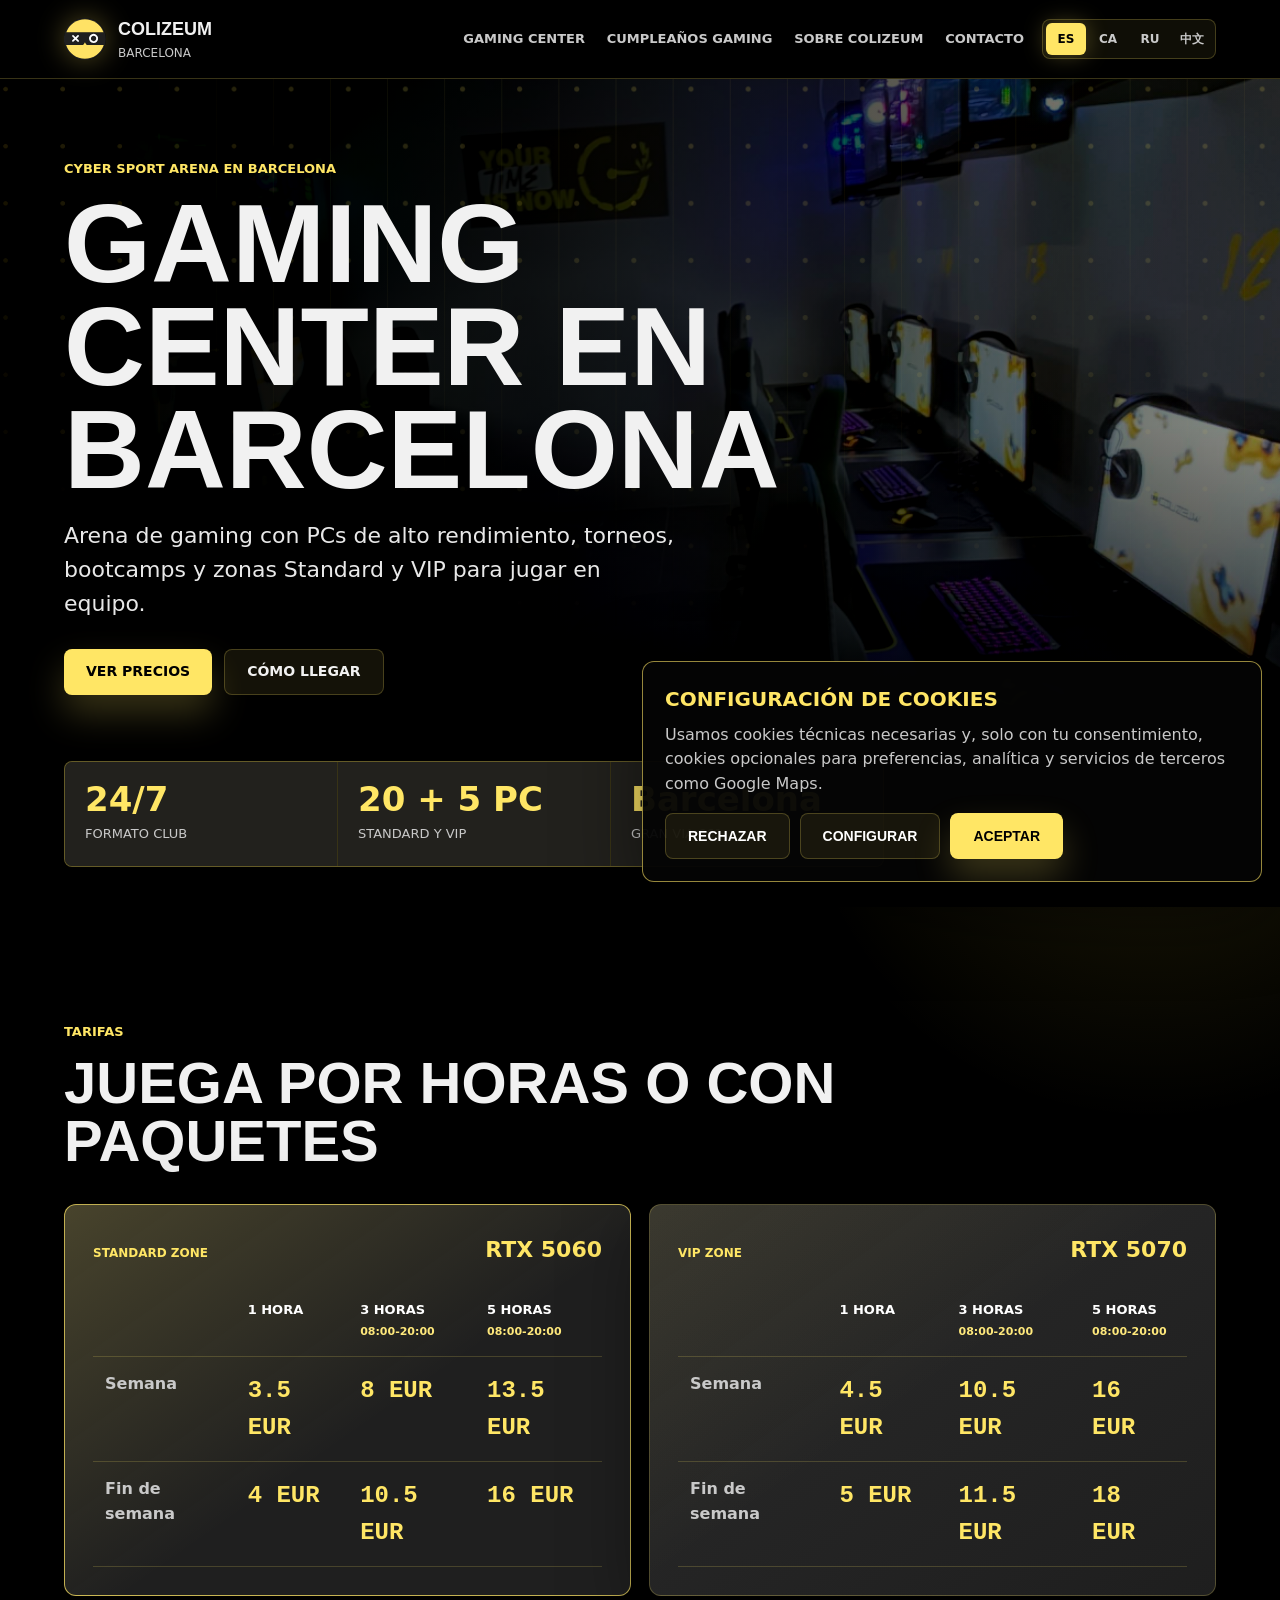
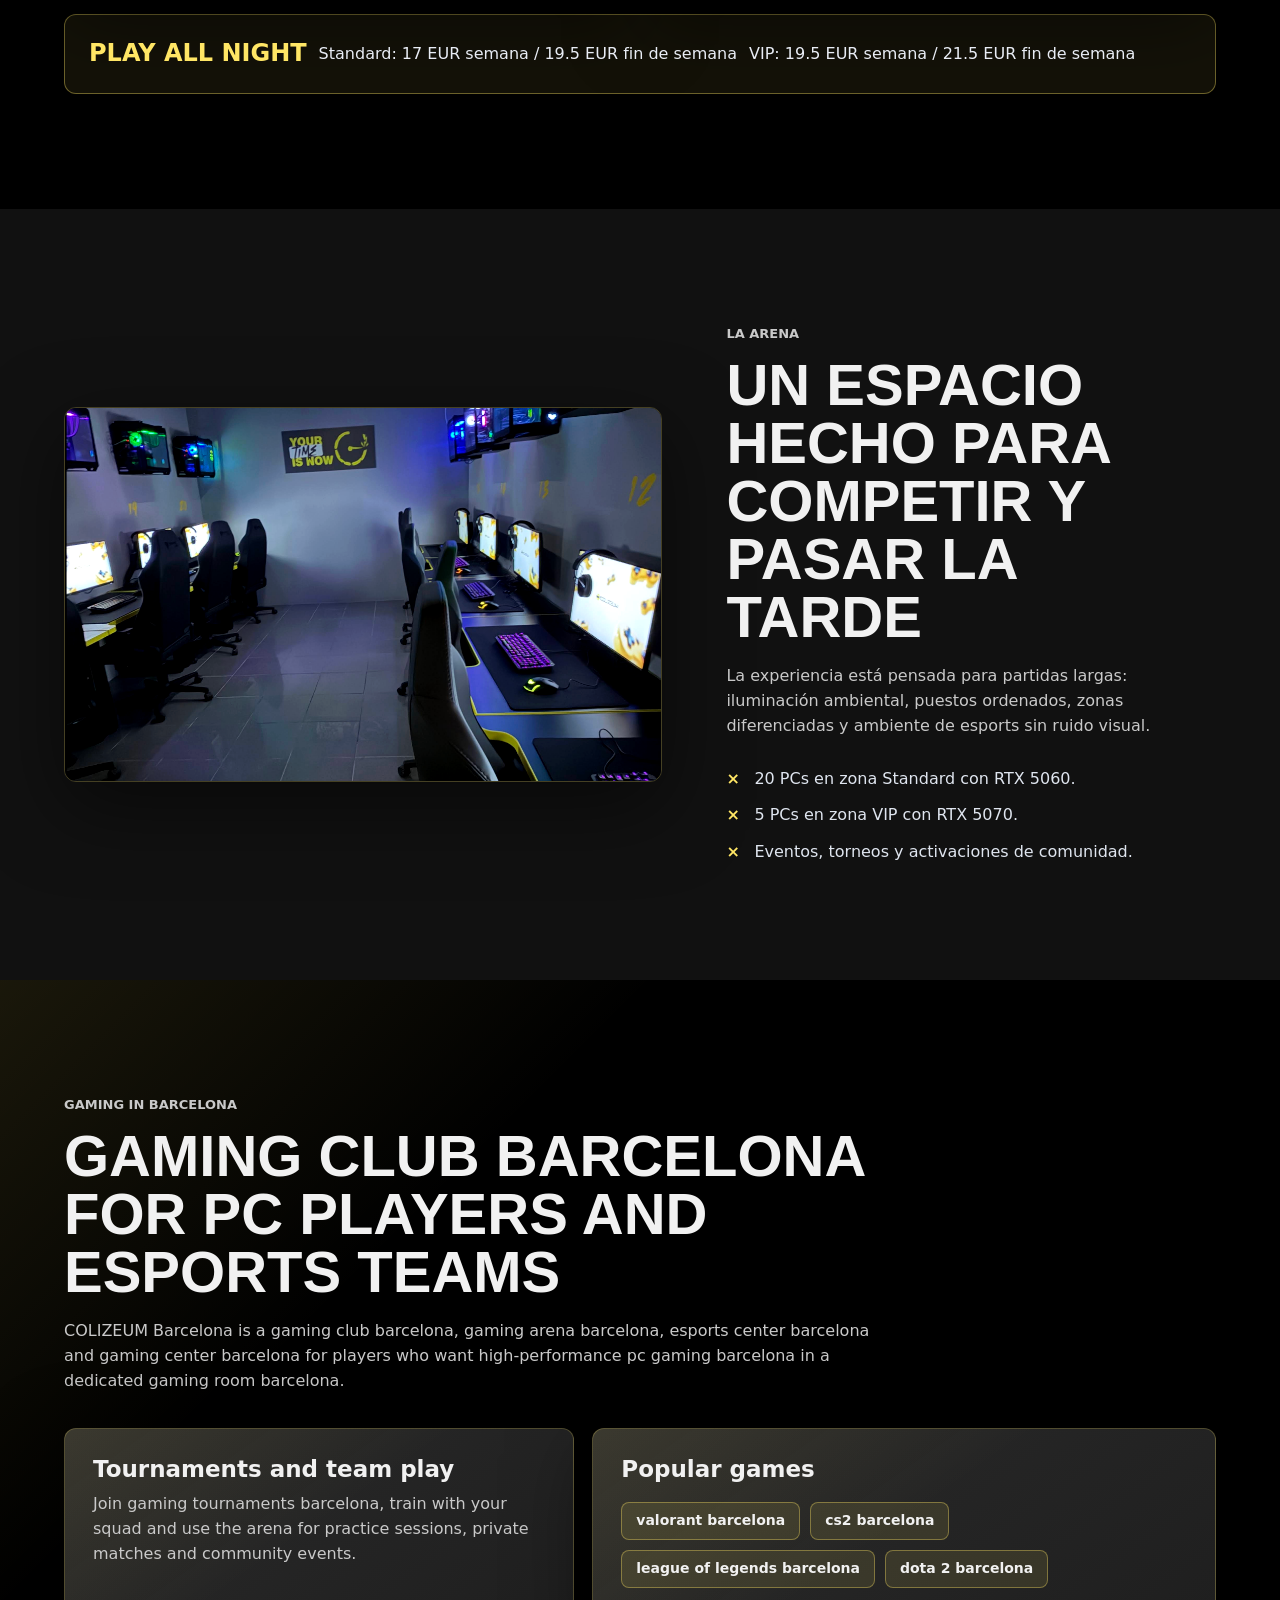
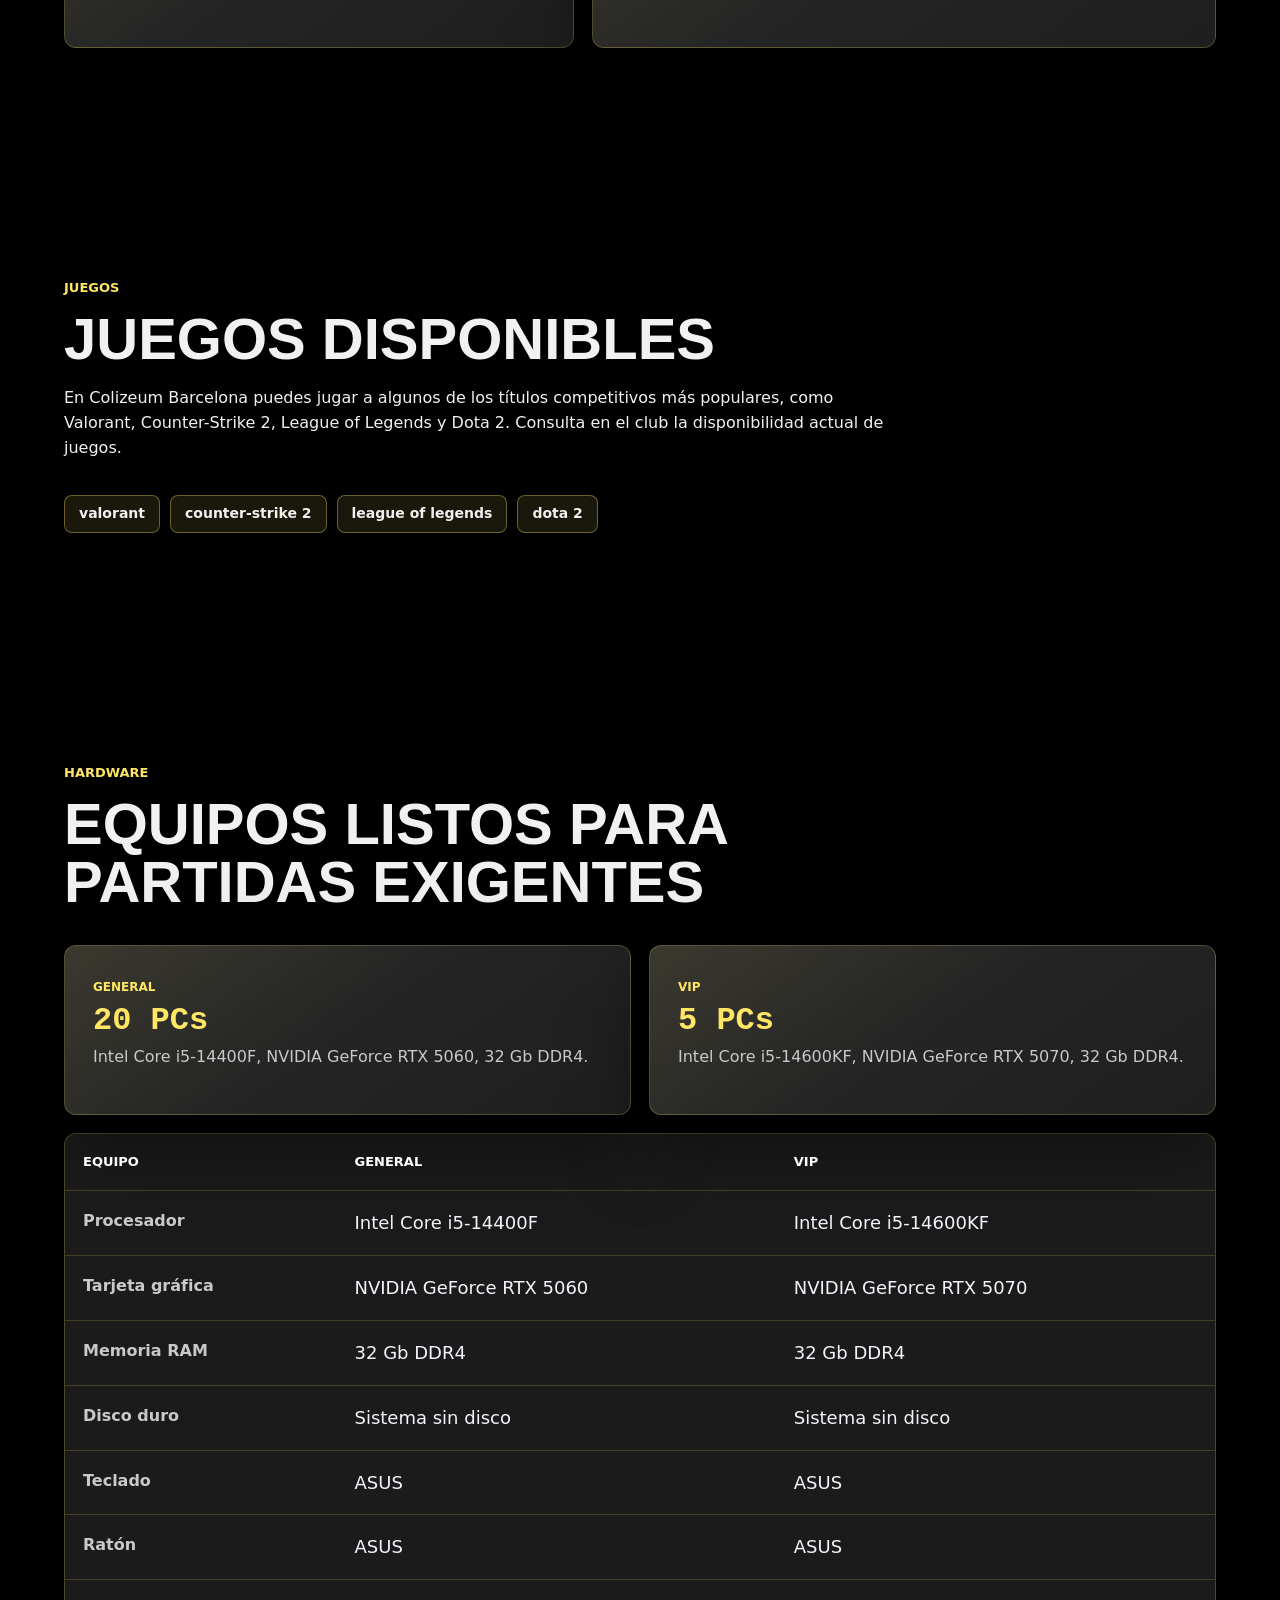
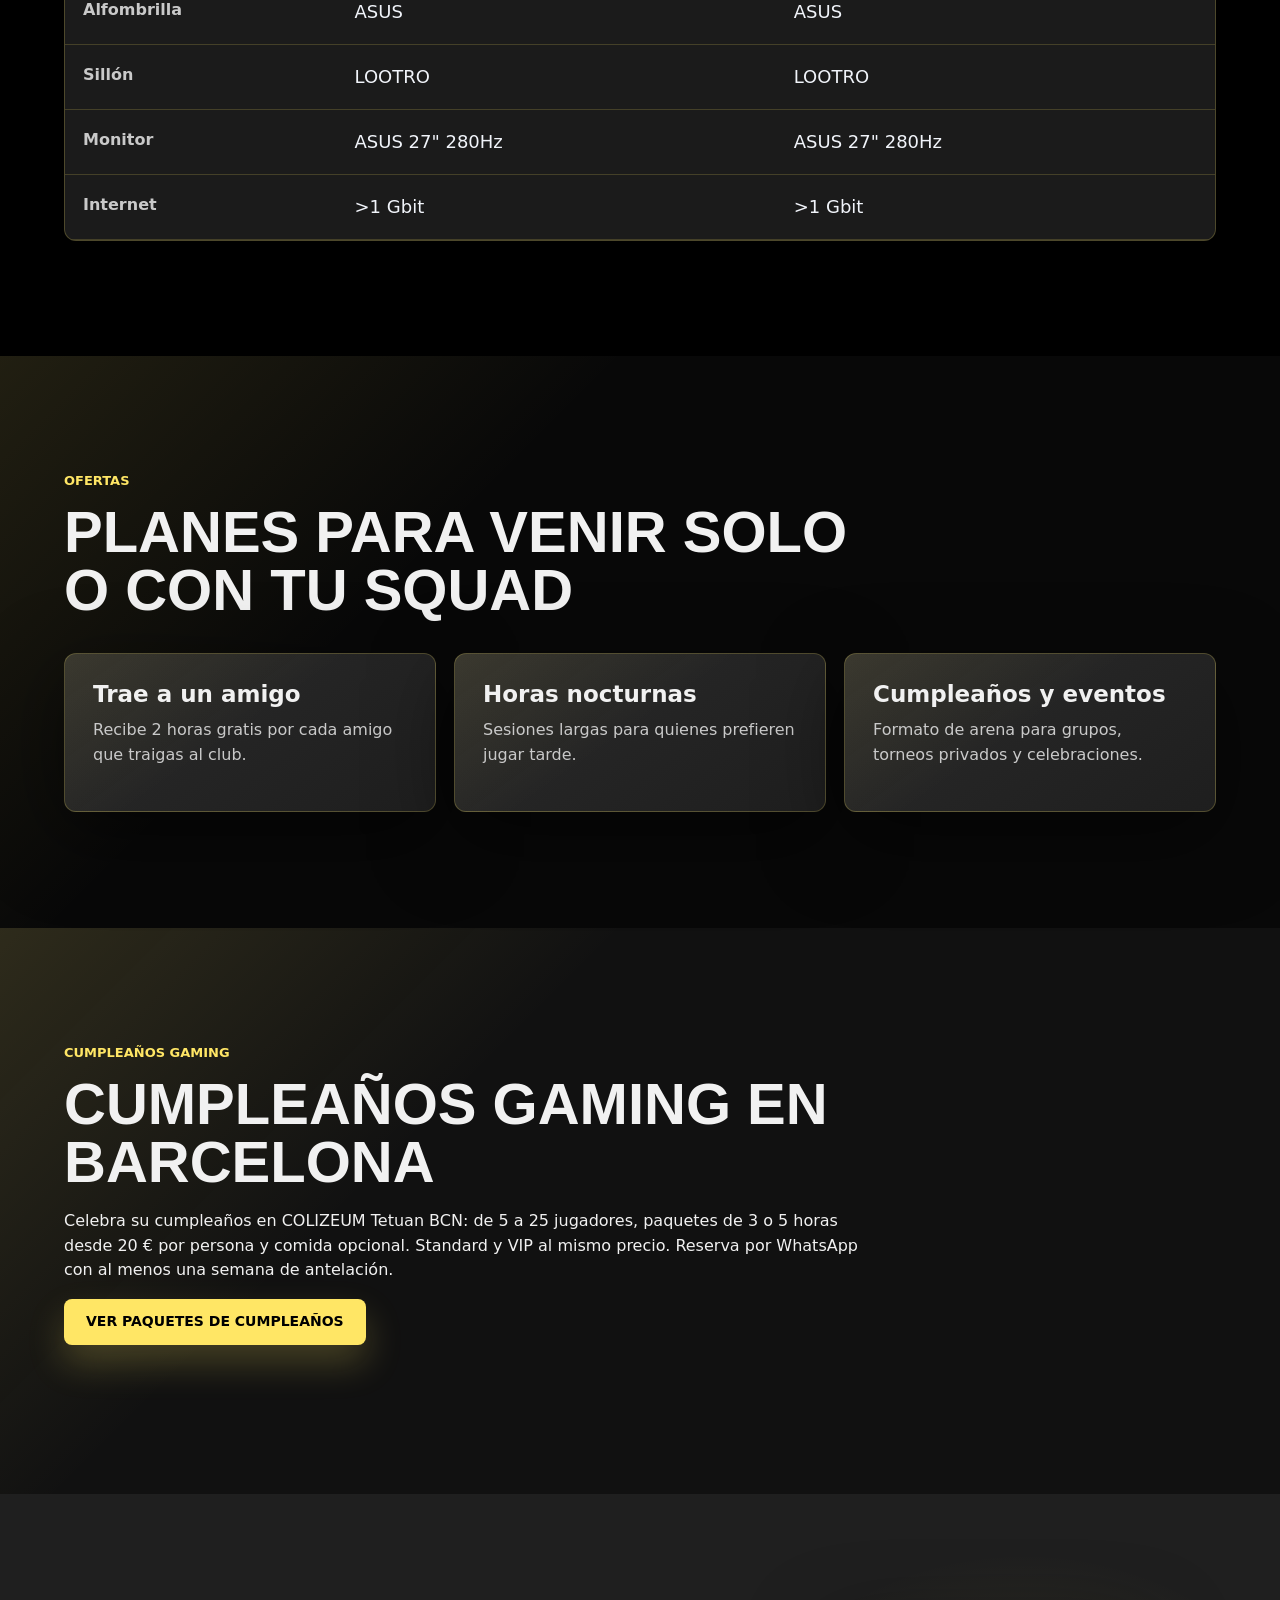
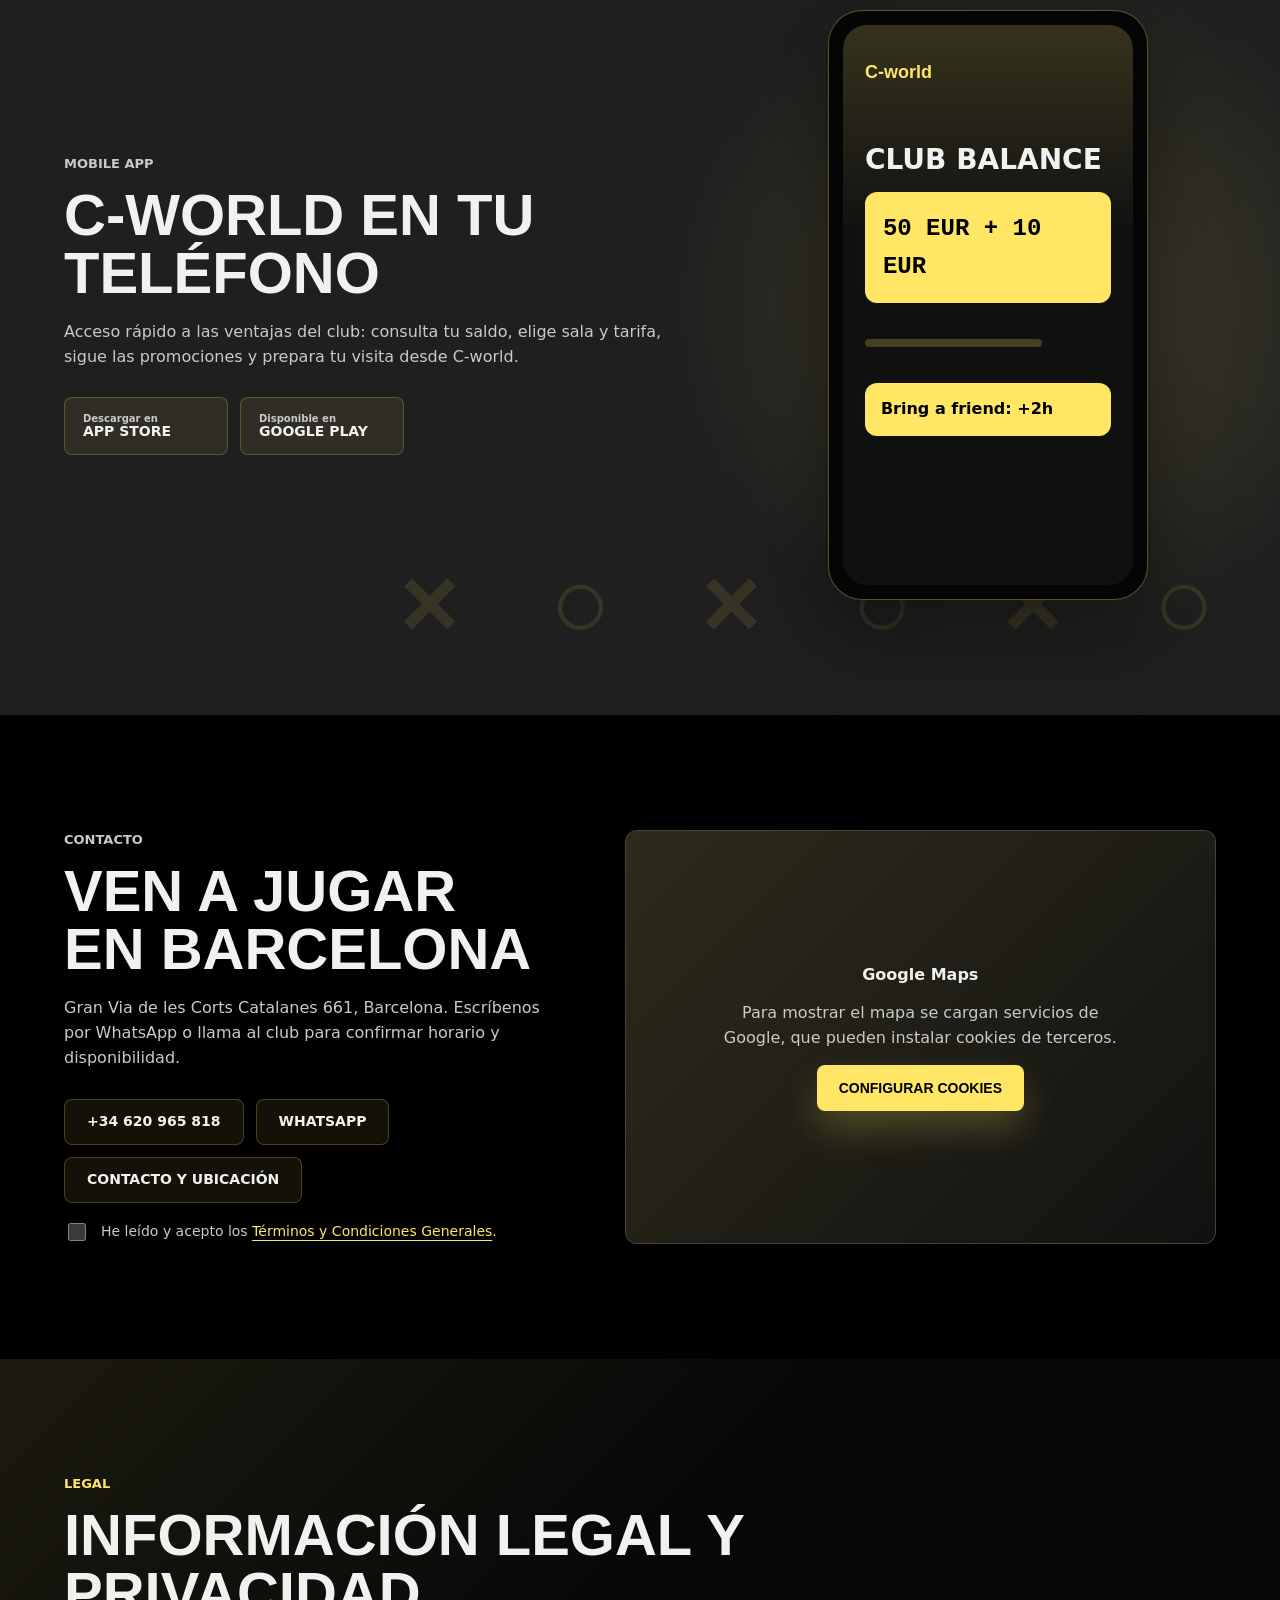
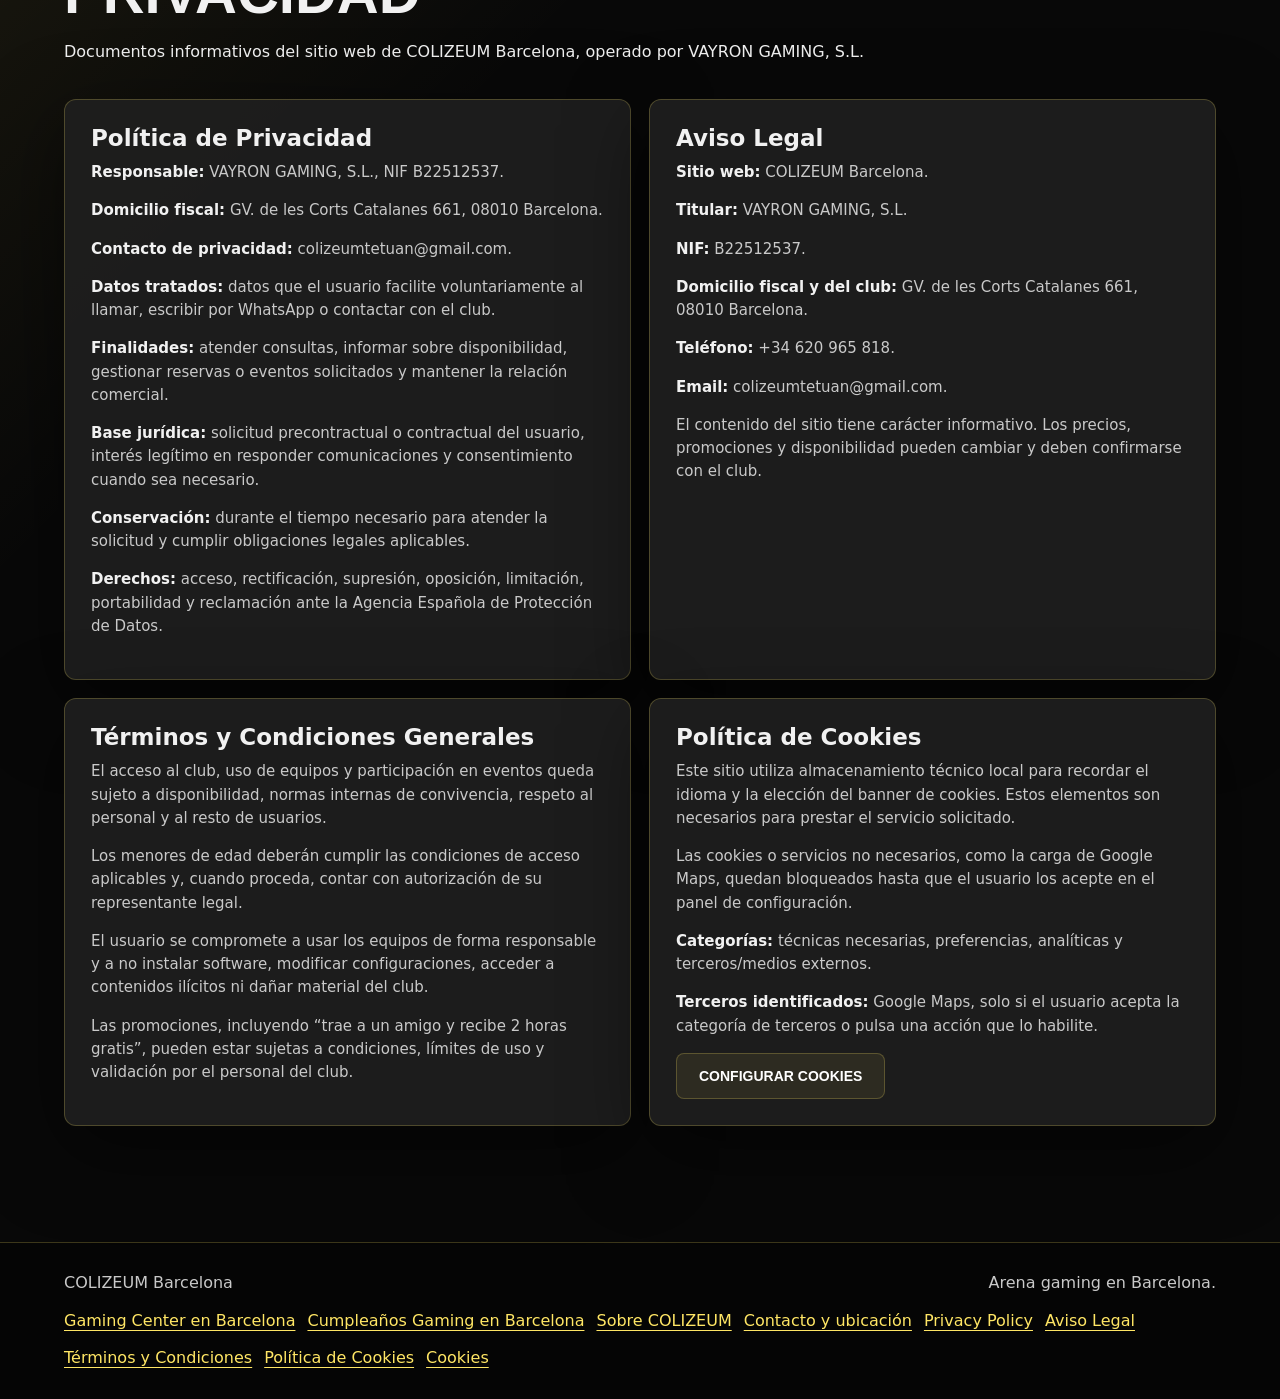
==== index.html @ 6c172f6e "Build multilingual birthday landing page with packages and WhatsApp booking" ====
<!doctype html>
<html lang="es">
  <head>
    <meta charset="utf-8">
    <meta name="viewport" content="width=device-width, initial-scale=1, viewport-fit=cover">
    <title>Gaming Center en Barcelona | Colizeum Tetuan Gaming arena E-sports</title>
    <meta
      name="description"
      content="Gaming center en Barcelona con PCs gaming, zona VIP, tarifas por horas y sesiones nocturnas. Visítanos en Gran Via de les Corts Catalanes 661."
    >
    <meta
      name="keywords"
      content="gaming club barcelona, gaming arena barcelona, esports center barcelona, gaming center barcelona, pc gaming barcelona, gaming tournaments barcelona, valorant barcelona, cs2 barcelona, league of legends barcelona, dota 2 barcelona, gaming room barcelona"
    >
    <link rel="canonical" href="https://colizeumbarcelona.com/">
    <link rel="icon" href="/assets/colizeum-mark.svg" type="image/svg+xml">
    <link rel="preload" href="assets/barcelona-club-photo.png" as="image">
    <link rel="stylesheet" href="styles.css?v=birthday-20261102">
  </head>
  <body data-page="home">
    <header class="site-header">
      <a class="brand" href="/" aria-label="COLIZEUM Barcelona inicio">
        <span class="brand-mark" aria-hidden="true">
          <img src="assets/colizeum-mark.svg" alt="">
        </span>
        <span>
          <strong>COLIZEUM</strong>
          <small>Barcelona</small>
        </span>
      </a>

      <div class="header-actions">
        <nav class="site-nav" id="site-nav" aria-label="Principal" data-i18n-attr="aria-label:nav.aria">
          <a href="/" data-i18n="nav.home">Gaming Center</a>
          <a href="/cumpleanos-gaming-barcelona/" data-i18n="nav.birthdays">Cumpleaños Gaming</a>
          <a href="/sobre-colizeum/" data-i18n="nav.about">Sobre Colizeum</a>
          <a href="/contacto/" data-i18n="nav.contact">Contacto</a>
        </nav>

        <div class="language-switch" role="group" aria-label="Idioma" data-i18n-attr="aria-label:language.aria">
          <button type="button" data-lang="es" aria-pressed="true">ES</button>
          <button type="button" data-lang="ca" aria-pressed="false">CA</button>
          <button type="button" data-lang="ru" aria-pressed="false">RU</button>
          <button type="button" data-lang="zh" aria-pressed="false">中文</button>
        </div>

        <button class="nav-toggle" type="button" aria-expanded="false" aria-controls="site-nav" aria-label="Abrir menú" data-i18n-attr="aria-label:nav.openMenu">
          <span></span>
          <span></span>
          <span></span>
        </button>
      </div>
    </header>

    <main>
      <section class="hero" id="inicio">
        <div class="hero-media" aria-hidden="true"></div>
        <div class="hero-copy">
          <p class="eyebrow" data-i18n="hero.eyebrow">Cyber sport arena en Barcelona</p>
          <h1>Gaming Center en Barcelona</h1>
          <p data-i18n="hero.text">
            Arena de gaming con PCs de alto rendimiento, torneos, bootcamps y
            zonas Standard y VIP para jugar en equipo.
          </p>
          <div class="hero-actions">
            <a class="button primary" href="#precios" data-i18n="hero.pricesCta">Ver precios</a>
            <a class="button ghost" href="/contacto/" data-i18n="hero.routeCta">Cómo llegar</a>
          </div>
        </div>
        <div class="hero-stats" aria-label="Datos clave" data-i18n-attr="aria-label:hero.statsAria">
          <div>
            <strong>24/7</strong>
            <span data-i18n="hero.statClub">formato club</span>
          </div>
          <div>
            <strong data-i18n="hero.statPc">20 + 5 PC</strong>
            <span data-i18n="hero.statZones">Standard y VIP</span>
          </div>
          <div>
            <strong>Barcelona</strong>
            <span>Gran Via 661</span>
          </div>
        </div>
      </section>

      <section class="section prices" id="precios">
        <div class="section-head">
          <p class="eyebrow" data-i18n="prices.eyebrow">Tarifas</p>
          <h2 data-i18n="prices.title">Juega por horas o con paquetes</h2>
        </div>
        <div class="pricing-tables">
          <article class="price-table featured">
            <div class="price-table-head">
              <span data-i18n="prices.standardZone">Standard zone</span>
              <strong>RTX 5060</strong>
            </div>
            <table>
              <thead>
                <tr>
                  <th></th>
                  <th data-i18n="prices.hour1">1 hora</th>
                  <th><span data-i18n="prices.hours3">3 horas</span><br><small>08:00-20:00</small></th>
                  <th><span data-i18n="prices.hours5">5 horas</span><br><small>08:00-20:00</small></th>
                </tr>
              </thead>
              <tbody>
                <tr>
                  <th data-i18n="prices.week">Semana</th>
                  <td>3.5 EUR</td>
                  <td>8 EUR</td>
                  <td>13.5 EUR</td>
                </tr>
                <tr>
                  <th data-i18n="prices.weekend">Fin de semana</th>
                  <td>4 EUR</td>
                  <td>10.5 EUR</td>
                  <td>16 EUR</td>
                </tr>
              </tbody>
            </table>
          </article>

          <article class="price-table">
            <div class="price-table-head">
              <span data-i18n="prices.vipZone">VIP zone</span>
              <strong>RTX 5070</strong>
            </div>
            <table>
              <thead>
                <tr>
                  <th></th>
                  <th data-i18n="prices.hour1">1 hora</th>
                  <th><span data-i18n="prices.hours3">3 horas</span><br><small>08:00-20:00</small></th>
                  <th><span data-i18n="prices.hours5">5 horas</span><br><small>08:00-20:00</small></th>
                </tr>
              </thead>
              <tbody>
                <tr>
                  <th data-i18n="prices.week">Semana</th>
                  <td>4.5 EUR</td>
                  <td>10.5 EUR</td>
                  <td>16 EUR</td>
                </tr>
                <tr>
                  <th data-i18n="prices.weekend">Fin de semana</th>
                  <td>5 EUR</td>
                  <td>11.5 EUR</td>
                  <td>18 EUR</td>
                </tr>
              </tbody>
            </table>
          </article>
        </div>
        <div class="night-prices">
          <strong data-i18n="prices.nightTitle">Play all night</strong>
          <span data-i18n="prices.nightStandard">Standard: 17 EUR semana / 19.5 EUR fin de semana</span>
          <span data-i18n="prices.nightVip">VIP: 19.5 EUR semana / 21.5 EUR fin de semana</span>
        </div>
      </section>

      <section class="section arena" id="arena">
        <div class="arena-visual">
          <img src="assets/barcelona-club-photo.png" alt="Zona PC de COLIZEUM Barcelona con equipos gaming y luces RGB" data-i18n-attr="alt:arena.imageAlt">
        </div>
        <div class="arena-copy">
          <p class="eyebrow" data-i18n="arena.eyebrow">La arena</p>
          <h2 data-i18n="arena.title">Un espacio hecho para competir y pasar la tarde</h2>
          <p data-i18n="arena.text">
            La experiencia está pensada para partidas largas: iluminación ambiental,
            puestos ordenados, zonas diferenciadas y ambiente de esports sin ruido visual.
          </p>
          <ul class="check-list">
            <li data-i18n="arena.pointStandard">20 PCs en zona Standard con RTX 5060.</li>
            <li data-i18n="arena.pointVip">5 PCs en zona VIP con RTX 5070.</li>
            <li data-i18n="arena.pointEvents">Eventos, torneos y activaciones de comunidad.</li>
          </ul>
        </div>
      </section>

      <section class="section seo-focus" id="gaming-barcelona">
        <div class="section-head">
          <p class="eyebrow" data-i18n="seo.eyebrow">Gaming in Barcelona</p>
          <h2 data-i18n="seo.title">Gaming club Barcelona for PC players and esports teams</h2>
          <p data-i18n="seo.text">
            COLIZEUM Barcelona is a gaming club barcelona, gaming arena barcelona,
            esports center barcelona and gaming center barcelona for players who
            want high-performance pc gaming barcelona in a dedicated gaming room barcelona.
          </p>
        </div>
        <div class="keyword-grid" aria-label="Gaming keywords" data-i18n-attr="aria-label:seo.keywordsAria">
          <article>
            <h3 data-i18n="seo.tournamentsTitle">Tournaments and team play</h3>
            <p data-i18n="seo.tournamentsText">
              Join gaming tournaments barcelona, train with your squad and use the arena
              for practice sessions, private matches and community events.
            </p>
          </article>
          <article>
            <h3 data-i18n="seo.gamesTitle">Popular games</h3>
            <div class="keyword-tags">
              <span>valorant barcelona</span>
              <span>cs2 barcelona</span>
              <span>league of legends barcelona</span>
              <span>dota 2 barcelona</span>
            </div>
          </article>
        </div>
      </section>

      <section class="section games-section" id="juegos">
        <div class="section-head">
          <p class="eyebrow">Juegos</p>
          <h2>Juegos disponibles</h2>
          <p>
            En Colizeum Barcelona puedes jugar a algunos de los títulos competitivos
            más populares, como Valorant, Counter-Strike 2, League of Legends y Dota 2.
            Consulta en el club la disponibilidad actual de juegos.
          </p>
        </div>
        <div class="keyword-tags">
          <span>Valorant</span>
          <span>Counter-Strike 2</span>
          <span>League of Legends</span>
          <span>Dota 2</span>
        </div>
      </section>

      <section class="section equipment" id="equipos">
        <div class="section-head">
          <p class="eyebrow" data-i18n="equipment.eyebrow">Hardware</p>
          <h2 data-i18n="equipment.title">Equipos listos para partidas exigentes</h2>
        </div>
        <div class="equipment-summary">
          <article>
            <span data-i18n="equipment.general">General</span>
            <strong data-i18n="equipment.standardCount">20 PCs</strong>
            <p>Intel Core i5-14400F, NVIDIA GeForce RTX 5060, 32 Gb DDR4.</p>
          </article>
          <article>
            <span data-i18n="equipment.vip">VIP</span>
            <strong data-i18n="equipment.vipCount">5 PCs</strong>
            <p>Intel Core i5-14600KF, NVIDIA GeForce RTX 5070, 32 Gb DDR4.</p>
          </article>
        </div>
        <div class="equipment-table-wrap">
          <table class="equipment-table">
            <thead>
              <tr>
                <th data-i18n="equipment.tableEquipment">Equipo</th>
                <th data-i18n="equipment.general">General</th>
                <th data-i18n="equipment.vip">VIP</th>
              </tr>
            </thead>
            <tbody>
              <tr>
                <th data-i18n="equipment.processor">Procesador</th>
                <td>Intel Core i5-14400F</td>
                <td>Intel Core i5-14600KF</td>
              </tr>
              <tr>
                <th data-i18n="equipment.gpu">Tarjeta gráfica</th>
                <td>NVIDIA GeForce RTX 5060</td>
                <td>NVIDIA GeForce RTX 5070</td>
              </tr>
              <tr>
                <th data-i18n="equipment.ram">Memoria RAM</th>
                <td>32 Gb DDR4</td>
                <td>32 Gb DDR4</td>
              </tr>
              <tr>
                <th data-i18n="equipment.disk">Disco duro</th>
                <td data-i18n="equipment.diskless">Sistema sin disco</td>
                <td data-i18n="equipment.diskless">Sistema sin disco</td>
              </tr>
              <tr>
                <th data-i18n="equipment.keyboard">Teclado</th>
                <td>ASUS</td>
                <td>ASUS</td>
              </tr>
              <tr>
                <th data-i18n="equipment.mouse">Ratón</th>
                <td>ASUS</td>
                <td>ASUS</td>
              </tr>
              <tr>
                <th data-i18n="equipment.mousepad">Alfombrilla</th>
                <td>ASUS</td>
                <td>ASUS</td>
              </tr>
              <tr>
                <th data-i18n="equipment.chair">Sillón</th>
                <td>LOOTRO</td>
                <td>LOOTRO</td>
              </tr>
              <tr>
                <th data-i18n="equipment.monitor">Monitor</th>
                <td>ASUS 27&quot; 280Hz</td>
                <td>ASUS 27&quot; 280Hz</td>
              </tr>
              <tr>
                <th data-i18n="equipment.internet">Internet</th>
                <td>&gt;1 Gbit</td>
                <td>&gt;1 Gbit</td>
              </tr>
            </tbody>
          </table>
        </div>
      </section>

      <section class="section offers" id="ofertas">
        <div class="section-head">
          <p class="eyebrow" data-i18n="offers.eyebrow">Ofertas</p>
          <h2 data-i18n="offers.title">Planes para venir solo o con tu squad</h2>
        </div>
        <div class="offer-row">
          <article class="featured-offer">
            <h3 data-i18n="offers.friendTitle">Trae a un amigo</h3>
            <p data-i18n="offers.friendText">Recibe 2 horas gratis por cada amigo que traigas al club.</p>
          </article>
          <article>
            <h3 data-i18n="offers.nightTitle">Horas nocturnas</h3>
            <p data-i18n="offers.nightText">Sesiones largas para quienes prefieren jugar tarde.</p>
          </article>
          <article>
            <h3 data-i18n="offers.eventsTitle">Cumpleaños y eventos</h3>
            <p data-i18n="offers.eventsText">Formato de arena para grupos, torneos privados y celebraciones.</p>
          </article>
        </div>
      </section>

      <section class="section birthday-preview" id="cumpleanos">
        <div class="section-head">
          <p class="eyebrow">Cumpleaños Gaming</p>
          <h2 data-i18n="birthday.title">Cumpleaños gaming en Barcelona</h2>
          <p data-i18n="birthday.text">
            Celebra su cumpleaños en COLIZEUM Tetuan BCN: de 5 a 25 jugadores,
            paquetes de 3 o 5 horas desde 20 € por persona y comida opcional.
            Standard y VIP al mismo precio. Reserva por WhatsApp con al menos una semana de antelación.
          </p>
          <a class="button primary" href="/cumpleanos-gaming-barcelona/" data-i18n="birthday.cta">Ver paquetes de cumpleaños</a>
        </div>
      </section>

      <section class="section mobile-app" id="app">
        <div class="app-copy">
          <p class="eyebrow" data-i18n="app.eyebrow">Mobile app</p>
          <h2 data-i18n="app.title">C-world en tu teléfono</h2>
          <p data-i18n="app.text">
            Acceso rápido a las ventajas del club: consulta tu saldo, elige sala
            y tarifa, sigue las promociones y prepara tu visita desde C-world.
          </p>
          <div class="app-badges" aria-label="App download options" data-i18n-attr="aria-label:app.badgesAria">
            <a href="https://apps.apple.com/us/app/%D1%81-world/id6459059878" target="_blank" rel="noopener noreferrer">
              <small data-i18n="app.appStoreLabel">Download on the</small>
              App Store
            </a>
            <a href="https://play.google.com/store/apps/details?id=com.c_world" target="_blank" rel="noopener noreferrer">
              <small data-i18n="app.googlePlayLabel">Get it on</small>
              Google Play
            </a>
          </div>
        </div>
        <div class="phone-mockup" aria-hidden="true">
          <div class="phone-screen">
            <span class="phone-logo">C-world</span>
            <strong data-i18n="app.phoneTitle">Club balance</strong>
            <div class="phone-balance">50 EUR + 10 EUR</div>
            <div class="phone-line"></div>
            <div class="phone-pill" data-i18n="app.phoneOffer">Bring a friend: +2h</div>
          </div>
        </div>
      </section>

      <section class="section contact" id="contacto">
        <div>
          <p class="eyebrow" data-i18n="contact.eyebrow">Contacto</p>
          <h2 data-i18n="contact.title">Ven a jugar en Barcelona</h2>
          <p data-i18n="contact.text">
            Gran Via de les Corts Catalanes 661, Barcelona. Escríbenos por
            WhatsApp o llama al club para confirmar horario y disponibilidad.
          </p>
          <div class="contact-links">
            <a href="tel:+34620965818">+34 620 965 818</a>
            <a class="terms-required" href="https://wa.me/34620965818" aria-disabled="true">WhatsApp</a>
            <a href="/contacto/">Contacto y ubicación</a>
          </div>
          <label class="terms-consent">
            <input type="checkbox" id="terms-consent">
            <span>
              He leído y acepto los
              <a href="#terms">Términos y Condiciones Generales</a>.
            </span>
          </label>
        </div>
        <div class="map-card" aria-label="Mapa de COLIZEUM Barcelona" data-i18n-attr="aria-label:contact.mapAria">
          <div class="map-consent" data-map-consent>
            <strong>Google Maps</strong>
            <p>Para mostrar el mapa se cargan servicios de Google, que pueden instalar cookies de terceros.</p>
            <button type="button" class="button primary" data-cookie-open>Configurar cookies</button>
          </div>
          <iframe
            title="Mapa de COLIZEUM Barcelona"
            data-i18n-attr="title:contact.mapAria"
            data-src="https://www.google.com/maps?q=Gran%20Via%20de%20les%20Corts%20Catalanes%20661%2C%20Barcelona&output=embed"
            loading="lazy"
            referrerpolicy="no-referrer-when-downgrade"
            hidden
          ></iframe>
          <div class="map-overlay">
            <span>Gran Via de les Corts Catalanes 661</span>
            <strong>COLIZEUM Barcelona</strong>
          </div>
        </div>
      </section>

      <section class="section legal-section" id="legal">
        <div class="section-head">
          <p class="eyebrow">Legal</p>
          <h2>Información legal y privacidad</h2>
          <p>
            Documentos informativos del sitio web de COLIZEUM Barcelona,
            operado por VAYRON GAMING, S.L.
          </p>
        </div>
        <div class="legal-grid">
          <article id="privacy">
            <h3>Política de Privacidad</h3>
            <p><strong>Responsable:</strong> VAYRON GAMING, S.L., NIF B22512537.</p>
            <p><strong>Domicilio fiscal:</strong> GV. de les Corts Catalanes 661, 08010 Barcelona.</p>
            <p><strong>Contacto de privacidad:</strong> <a href="mailto:colizeumtetuan@gmail.com">colizeumtetuan@gmail.com</a>.</p>
            <p><strong>Datos tratados:</strong> datos que el usuario facilite voluntariamente al llamar, escribir por WhatsApp o contactar con el club.</p>
            <p><strong>Finalidades:</strong> atender consultas, informar sobre disponibilidad, gestionar reservas o eventos solicitados y mantener la relación comercial.</p>
            <p><strong>Base jurídica:</strong> solicitud precontractual o contractual del usuario, interés legítimo en responder comunicaciones y consentimiento cuando sea necesario.</p>
            <p><strong>Conservación:</strong> durante el tiempo necesario para atender la solicitud y cumplir obligaciones legales aplicables.</p>
            <p><strong>Derechos:</strong> acceso, rectificación, supresión, oposición, limitación, portabilidad y reclamación ante la Agencia Española de Protección de Datos.</p>
          </article>
          <article id="legal-notice">
            <h3>Aviso Legal</h3>
            <p><strong>Sitio web:</strong> COLIZEUM Barcelona.</p>
            <p><strong>Titular:</strong> VAYRON GAMING, S.L.</p>
            <p><strong>NIF:</strong> B22512537.</p>
            <p><strong>Domicilio fiscal y del club:</strong> GV. de les Corts Catalanes 661, 08010 Barcelona.</p>
            <p><strong>Teléfono:</strong> +34 620 965 818.</p>
            <p><strong>Email:</strong> <a href="mailto:colizeumtetuan@gmail.com">colizeumtetuan@gmail.com</a>.</p>
            <p>El contenido del sitio tiene carácter informativo. Los precios, promociones y disponibilidad pueden cambiar y deben confirmarse con el club.</p>
          </article>
          <article id="terms">
            <h3>Términos y Condiciones Generales</h3>
            <p>El acceso al club, uso de equipos y participación en eventos queda sujeto a disponibilidad, normas internas de convivencia, respeto al personal y al resto de usuarios.</p>
            <p>Los menores de edad deberán cumplir las condiciones de acceso aplicables y, cuando proceda, contar con autorización de su representante legal.</p>
            <p>El usuario se compromete a usar los equipos de forma responsable y a no instalar software, modificar configuraciones, acceder a contenidos ilícitos ni dañar material del club.</p>
            <p>Las promociones, incluyendo “trae a un amigo y recibe 2 horas gratis”, pueden estar sujetas a condiciones, límites de uso y validación por el personal del club.</p>
          </article>
          <article id="cookies">
            <h3>Política de Cookies</h3>
            <p>Este sitio utiliza almacenamiento técnico local para recordar el idioma y la elección del banner de cookies. Estos elementos son necesarios para prestar el servicio solicitado.</p>
            <p>Las cookies o servicios no necesarios, como la carga de Google Maps, quedan bloqueados hasta que el usuario los acepte en el panel de configuración.</p>
            <p><strong>Categorías:</strong> técnicas necesarias, preferencias, analíticas y terceros/medios externos.</p>
            <p><strong>Terceros identificados:</strong> Google Maps, solo si el usuario acepta la categoría de terceros o pulsa una acción que lo habilite.</p>
            <button type="button" class="button ghost" data-cookie-open>Configurar cookies</button>
          </article>
        </div>
      </section>
    </main>

    <footer class="site-footer">
      <span>COLIZEUM Barcelona</span>
      <span data-i18n="footer.text">Arena gaming en Barcelona.</span>
      <nav class="footer-legal" aria-label="Legal">
        <a href="/">Gaming Center en Barcelona</a>
        <a href="/cumpleanos-gaming-barcelona/">Cumpleaños Gaming en Barcelona</a>
        <a href="/sobre-colizeum/">Sobre COLIZEUM</a>
        <a href="/contacto/">Contacto y ubicación</a>
        <a href="/#privacy">Privacy Policy</a>
        <a href="/#legal-notice">Aviso Legal</a>
        <a href="/#terms">Términos y Condiciones</a>
        <a href="/#cookies">Política de Cookies</a>
        <button type="button" data-cookie-open>Cookies</button>
      </nav>
    </footer>

    <script type="application/ld+json">
      {
        "@context": "https://schema.org",
        "@graph": [
          {
            "@type": "LocalBusiness",
            "@id": "https://colizeumbarcelona.com/#business",
            "name": "COLIZEUM Barcelona",
            "url": "https://colizeumbarcelona.com/",
            "telephone": "+34620965818",
            "description": "Gaming center en Barcelona con PCs gaming, zonas Standard y VIP, tarifas por horas y sesiones nocturnas.",
            "address": {
              "@type": "PostalAddress",
              "streetAddress": "Gran Via de les Corts Catalanes, 661",
              "postalCode": "08010",
              "addressLocality": "Barcelona",
              "addressRegion": "Catalunya",
              "addressCountry": "ES"
            },
            "areaServed": {
              "@type": "City",
              "name": "Barcelona"
            },
            "openingHoursSpecification": [
              {
                "@type": "OpeningHoursSpecification",
                "dayOfWeek": ["Monday", "Tuesday", "Wednesday", "Thursday", "Friday", "Saturday", "Sunday"],
                "opens": "00:00",
                "closes": "08:00"
              },
              {
                "@type": "OpeningHoursSpecification",
                "dayOfWeek": ["Monday", "Tuesday", "Wednesday", "Thursday", "Friday", "Saturday", "Sunday"],
                "opens": "14:00",
                "closes": "24:00"
              }
            ]
          },
          {
            "@type": "WebSite",
            "@id": "https://colizeumbarcelona.com/#website",
            "url": "https://colizeumbarcelona.com/",
            "name": "COLIZEUM Barcelona",
            "inLanguage": "es",
            "publisher": {
              "@id": "https://colizeumbarcelona.com/#business"
            }
          }
        ]
      }
    </script>

    <div class="cookie-banner" data-cookie-banner role="dialog" aria-modal="true" aria-labelledby="cookie-title" hidden>
      <div class="cookie-copy">
        <strong id="cookie-title">Configuración de cookies</strong>
        <p>
          Usamos cookies técnicas necesarias y, solo con tu consentimiento, cookies
          opcionales para preferencias, analítica y servicios de terceros como Google Maps.
        </p>
      </div>
      <div class="cookie-actions">
        <button type="button" class="button ghost" data-cookie-reject>Rechazar</button>
        <button type="button" class="button ghost" data-cookie-config>Configurar</button>
        <button type="button" class="button primary" data-cookie-accept>Aceptar</button>
      </div>
      <form class="cookie-panel" data-cookie-panel hidden>
        <label>
          <input type="checkbox" checked disabled>
          <span>Cookies técnicas necesarias <small>Siempre activas: idioma, seguridad y preferencias de consentimiento.</small></span>
        </label>
        <label>
          <input type="checkbox" name="preferences">
          <span>Preferencias <small>Recordar ajustes de experiencia del sitio.</small></span>
        </label>
        <label>
          <input type="checkbox" name="analytics">
          <span>Analítica <small>Medición agregada de visitas si se instala una herramienta en el futuro.</small></span>
        </label>
        <label>
          <input type="checkbox" name="thirdParty">
          <span>Terceros y medios externos <small>Google Maps y otros contenidos externos.</small></span>
        </label>
        <div class="cookie-actions">
          <button type="button" class="button ghost" data-cookie-save>Guardar selección</button>
        </div>
      </form>
    </div>

    <script src="script.js?v=birthday-20261102"></script>
  </body>
</html>
---- styles.css ----
:root {
  color-scheme: dark;
  --bg: #000;
  --panel: #1f1f1f;
  --panel-2: #2b2b2b;
  --dark: #202020;
  --text: #f1f1f1;
  --muted: #c9c9c9;
  --soft: #ececec;
  --yellow: #ffe665;
  --yellow-2: #ffe97c;
  --yellow-3: #fcdf3b;
  --line: rgba(255, 230, 101, 0.22);
  --shadow: 0 24px 80px rgba(0, 0, 0, 0.5);
  --header-height: 92px;
}

* {
  box-sizing: border-box;
}

html {
  scroll-behavior: smooth;
  scroll-padding-top: calc(var(--header-height) + 16px);
  overflow-x: clip;
}

body {
  position: relative;
  margin: 0;
  background:
    linear-gradient(135deg, rgba(255, 230, 101, 0.08), transparent 26rem),
    radial-gradient(circle at 90% 8%, rgba(252, 223, 59, 0.12), transparent 23rem),
    var(--bg);
  color: var(--text);
  font-family: Mazzard, Inter, ui-sans-serif, system-ui, -apple-system, BlinkMacSystemFont, "Segoe UI", sans-serif;
  line-height: 1.55;
}

body::before {
  content: "× ○ × ○ × ○ × ○ × ○";
  position: fixed;
  inset: 92px -12vw auto auto;
  z-index: -1;
  width: 70vw;
  color: rgba(255, 230, 101, 0.08);
  font-family: "TT Squares", Mazzard, monospace;
  font-size: clamp(42px, 6vw, 110px);
  font-weight: 900;
  letter-spacing: 18px;
  line-height: 1.35;
  word-spacing: 18px;
  transform: rotate(-12deg);
  pointer-events: none;
}

a {
  color: inherit;
  text-decoration: none;
}

img {
  display: block;
  max-width: 100%;
}

.site-header {
  position: sticky;
  z-index: 20;
  top: 0;
  right: 0;
  left: 0;
  display: flex;
  align-items: center;
  justify-content: space-between;
  min-height: 76px;
  padding: calc(16px + env(safe-area-inset-top, 0px)) max(20px, 5vw, env(safe-area-inset-right, 0px)) 16px max(20px, 5vw, env(safe-area-inset-left, 0px));
  border-bottom: 1px solid var(--line);
  background: #000;
}

.brand {
  display: inline-flex;
  align-items: center;
  gap: 12px;
  min-width: 0;
}

.brand-mark {
  display: block;
  width: 42px;
  height: 42px;
  border-radius: 50%;
  box-shadow: 0 0 28px rgba(255, 230, 101, 0.32);
  flex: 0 0 auto;
}

.brand-mark img {
  width: 100%;
  height: 100%;
}

.brand strong,
.brand small {
  display: block;
}

.brand strong {
  font-family: "TT Squares", Mazzard, sans-serif;
  font-size: 18px;
  letter-spacing: 0;
}

.brand small {
  color: var(--muted);
  font-size: 12px;
  text-transform: uppercase;
}

.header-actions {
  display: flex;
  align-items: center;
  gap: 18px;
}

.site-nav {
  display: flex;
  align-items: center;
  gap: clamp(14px, 1.7vw, 28px);
  color: var(--muted);
  font-size: 13px;
  font-weight: 800;
  text-transform: uppercase;
}

.site-nav a {
  transition: color 160ms ease;
}

.site-nav a:hover {
  color: var(--yellow);
}

.language-switch {
  display: inline-grid;
  grid-template-columns: repeat(4, minmax(34px, 1fr));
  gap: 2px;
  padding: 3px;
  border: 1px solid var(--line);
  border-radius: 8px;
  background: rgba(255, 230, 101, 0.06);
}

.language-switch button {
  min-width: 34px;
  min-height: 32px;
  padding: 0 8px;
  border: 0;
  border-radius: 6px;
  background: transparent;
  color: var(--muted);
  cursor: pointer;
  font: inherit;
  font-size: 12px;
  font-weight: 900;
  letter-spacing: 0;
  text-transform: uppercase;
}

.language-switch button[aria-pressed="true"] {
  background: var(--yellow);
  color: #000;
  box-shadow: 0 0 22px rgba(255, 230, 101, 0.28);
}

.nav-toggle {
  display: none;
  width: 42px;
  height: 42px;
  padding: 9px;
  border: 1px solid var(--line);
  border-radius: 8px;
  background: rgba(255, 230, 101, 0.08);
}

.nav-toggle span {
  display: block;
  height: 2px;
  margin: 5px 0;
  background: var(--text);
}

.hero {
  position: relative;
  min-height: calc(92svh - var(--header-height));
  overflow: hidden;
  display: grid;
  align-items: end;
  padding: 80px clamp(20px, 5vw, 72px) 40px;
}

.hero-media,
.hero-media::after {
  position: absolute;
  inset: 0;
}

.hero-media {
  background:
    linear-gradient(90deg, rgba(0, 0, 0, 0.98) 0%, rgba(0, 0, 0, 0.76) 42%, rgba(0, 0, 0, 0.18) 100%),
    linear-gradient(0deg, rgba(0, 0, 0, 0.98) 0%, rgba(0, 0, 0, 0.12) 58%),
    linear-gradient(135deg, rgba(255, 230, 101, 0.22), rgba(31, 31, 31, 0.18)),
    url("assets/barcelona-club-photo.png") center right / cover no-repeat;
  filter: saturate(0.98) contrast(1.14) brightness(0.86);
  transform: scale(1.02);
}

.hero-media::after {
  content: "";
  background-image:
    radial-gradient(circle at 18px 18px, rgba(255, 230, 101, 0.24) 0 2px, transparent 3px),
    linear-gradient(90deg, rgba(255, 230, 101, 0.08) 1px, transparent 1px);
  background-size: 56px 56px, 56px 56px;
  mask-image: linear-gradient(to bottom, rgba(0, 0, 0, 0.8), transparent 70%);
}

.hero-copy {
  position: relative;
  z-index: 1;
  width: min(720px, 100%);
}

.eyebrow {
  margin: 0 0 12px;
  color: var(--yellow);
  font-size: 13px;
  font-weight: 900;
  letter-spacing: 0;
  text-transform: uppercase;
}

h1,
h2,
h3,
p {
  margin-top: 0;
}

h1,
h2 {
  font-family: Impact, "Arial Black", Druk, Mazzard, sans-serif;
  letter-spacing: 0;
  text-transform: uppercase;
}

h1 {
  max-width: 700px;
  margin-bottom: 18px;
  font-size: clamp(54px, 10vw, 112px);
  line-height: 0.92;
}

h2 {
  margin-bottom: 18px;
  font-size: clamp(32px, 5vw, 58px);
  line-height: 1;
}

h3 {
  margin-bottom: 10px;
  font-size: 23px;
  line-height: 1.1;
}

.hero-copy p:not(.eyebrow) {
  max-width: 620px;
  color: #e8e8e8;
  font-size: clamp(17px, 2vw, 22px);
}

.hero-actions,
.contact-links,
.app-badges {
  display: flex;
  flex-wrap: wrap;
  gap: 12px;
  margin-top: 28px;
}

.button,
.contact-links a,
.app-badges a {
  display: inline-flex;
  align-items: center;
  justify-content: center;
  min-height: 46px;
  padding: 0 22px;
  border-radius: 8px;
  font-size: 14px;
  font-weight: 900;
  text-transform: uppercase;
}

.button.primary {
  background: var(--yellow);
  color: #000;
  box-shadow: 0 18px 36px rgba(255, 230, 101, 0.22);
}

.button.ghost,
.contact-links a,
.app-badges a {
  border: 1px solid var(--line);
  background: rgba(255, 230, 101, 0.08);
}

.contact-links a[aria-disabled="true"] {
  opacity: 0.5;
  cursor: not-allowed;
}

.hero-stats {
  position: relative;
  z-index: 1;
  display: grid;
  grid-template-columns: repeat(3, minmax(0, 1fr));
  gap: 1px;
  width: min(820px, 100%);
  margin-top: 66px;
  overflow: hidden;
  border: 1px solid var(--line);
  border-radius: 8px;
  background: var(--line);
}

.hero-stats div {
  min-height: 104px;
  padding: 20px;
  background: rgba(31, 31, 31, 0.86);
}

.hero-stats strong,
.hero-stats span {
  display: block;
}

.hero-stats strong {
  color: var(--yellow);
  font-size: clamp(24px, 3vw, 34px);
  line-height: 1;
}

.hero-stats span {
  margin-top: 8px;
  color: var(--muted);
  font-size: 13px;
  text-transform: uppercase;
}

.section {
  padding: clamp(72px, 9vw, 124px) clamp(20px, 5vw, 72px);
}

.section-head {
  width: min(820px, 100%);
  margin-bottom: 34px;
}

.pricing-tables,
.equipment-summary,
.keyword-grid,
.offer-row {
  display: grid;
  gap: 18px;
}

.pricing-tables {
  grid-template-columns: repeat(2, minmax(0, 1fr));
}

.price-table,
.equipment-summary article,
.keyword-grid article,
.offer-row article {
  padding: 28px;
  border: 1px solid var(--line);
  border-radius: 12px;
  background:
    linear-gradient(145deg, rgba(255, 230, 101, 0.08), transparent 48%),
    linear-gradient(145deg, rgba(43, 43, 43, 0.98), rgba(31, 31, 31, 0.98));
  box-shadow: var(--shadow);
}

.price-table.featured,
.featured-offer {
  border-color: rgba(255, 230, 101, 0.72);
  background:
    linear-gradient(145deg, rgba(255, 230, 101, 0.18), transparent 55%),
    var(--panel);
}

.price-table-head,
.equipment-summary {
  align-items: stretch;
}

.price-table-head {
  display: flex;
  align-items: baseline;
  justify-content: space-between;
  gap: 14px;
  margin-bottom: 18px;
}

.price-table-head span,
.equipment-summary span {
  color: var(--yellow);
  font-size: 12px;
  font-weight: 900;
  text-transform: uppercase;
}

.price-table-head strong {
  color: var(--yellow);
  font-size: 22px;
  font-weight: 900;
}

.price-table table,
.equipment-table {
  width: 100%;
  border-collapse: collapse;
}

.price-table th,
.price-table td,
.equipment-table th,
.equipment-table td {
  padding: 15px 12px;
  border-bottom: 1px solid rgba(255, 230, 101, 0.18);
  text-align: left;
  vertical-align: top;
}

.price-table thead th,
.equipment-table thead th {
  color: #fff;
  font-size: 13px;
  text-transform: uppercase;
}

.price-table tbody th,
.equipment-table tbody th {
  color: var(--muted);
  font-weight: 700;
}

.price-table td {
  color: var(--yellow);
  font-family: "TT Squares", Mazzard, monospace;
  font-size: 24px;
  font-weight: 900;
}

.price-table small {
  color: var(--yellow-2);
  font-size: 11px;
}

.night-prices {
  display: flex;
  flex-wrap: wrap;
  gap: 12px;
  align-items: center;
  margin-top: 18px;
  padding: 20px 24px;
  border: 1px solid rgba(255, 230, 101, 0.38);
  border-radius: 12px;
  background: rgba(255, 230, 101, 0.08);
}

.night-prices strong {
  color: var(--yellow);
  font-size: 24px;
  text-transform: uppercase;
}

.night-prices span {
  color: #e9edf5;
}

.arena {
  display: grid;
  grid-template-columns: minmax(0, 1.1fr) minmax(320px, 0.9fr);
  gap: clamp(28px, 5vw, 72px);
  align-items: center;
  background: #111;
}

.arena-visual {
  overflow: hidden;
  border: 1px solid var(--line);
  border-radius: 12px;
  box-shadow: var(--shadow);
}

.arena-visual img {
  aspect-ratio: 16 / 10;
  object-fit: cover;
  filter: saturate(0.95) contrast(1.08);
}

.check-list {
  display: grid;
  gap: 12px;
  margin: 28px 0 0;
  padding: 0;
  list-style: none;
}

.check-list li {
  position: relative;
  padding-left: 28px;
  color: #dfe5ef;
}

.check-list li::before {
  content: "×";
  position: absolute;
  top: 0;
  left: 0;
  color: var(--yellow);
  font-weight: 900;
}

.seo-focus {
  background:
    linear-gradient(135deg, rgba(255, 230, 101, 0.1), transparent 32%),
    #000;
}

.seo-focus .section-head p:last-child {
  max-width: 920px;
}

.keyword-grid {
  grid-template-columns: minmax(0, 0.9fr) minmax(320px, 1.1fr);
}

.keyword-grid article {
  min-height: 220px;
}

.keyword-tags {
  display: flex;
  flex-wrap: wrap;
  gap: 10px;
  margin-top: 20px;
}

.keyword-tags span {
  display: inline-flex;
  min-height: 38px;
  align-items: center;
  padding: 0 14px;
  border: 1px solid rgba(255, 230, 101, 0.36);
  border-radius: 8px;
  background: rgba(255, 230, 101, 0.1);
  color: var(--text);
  font-size: 14px;
  font-weight: 800;
  text-transform: lowercase;
}

.equipment-summary {
  grid-template-columns: repeat(2, minmax(0, 1fr));
  margin-bottom: 18px;
}

.equipment-summary strong {
  display: block;
  margin: 6px 0 8px;
  color: var(--yellow);
  font-family: "TT Squares", Mazzard, monospace;
  font-size: 32px;
  line-height: 1;
}

.equipment-table-wrap {
  overflow-x: auto;
  border: 1px solid var(--line);
  border-radius: 12px;
  background: rgba(31, 31, 31, 0.9);
  box-shadow: var(--shadow);
}

.equipment-table {
  min-width: 760px;
}

.equipment-table th,
.equipment-table td {
  padding: 18px;
}

.equipment-table td {
  color: #f1f4fa;
  font-size: 18px;
}

.equipment-summary p,
.offer-row p,
.arena-copy p,
.seo-focus p,
.mobile-app p,
.contact p {
  color: var(--muted);
}

.offers {
  background:
    linear-gradient(135deg, rgba(255, 230, 101, 0.1), transparent 34%),
    #080808;
}

.offer-row {
  grid-template-columns: repeat(3, minmax(0, 1fr));
}

.birthday-preview {
  background:
    linear-gradient(135deg, rgba(255, 230, 101, 0.12), transparent 34%),
    #111;
}

.page-main {
  padding-top: 0;
}

.page-hero {
  min-height: 58vh;
  display: grid;
  align-items: end;
  padding: 150px clamp(20px, 5vw, 72px) 58px;
  background:
    linear-gradient(90deg, rgba(0, 0, 0, 0.96), rgba(0, 0, 0, 0.52)),
    linear-gradient(135deg, rgba(255, 230, 101, 0.18), transparent 44%),
    url("assets/barcelona-club-photo.png") center right / cover no-repeat;
}

.page-hero.alt-bg {
  background:
    linear-gradient(90deg, rgba(0, 0, 0, 0.98), rgba(0, 0, 0, 0.58)),
    linear-gradient(135deg, rgba(255, 230, 101, 0.16), transparent 44%),
    #111;
}

.page-hero-content {
  width: min(860px, 100%);
}

.page-hero p:not(.eyebrow) {
  max-width: 720px;
  color: #e8e8e8;
  font-size: clamp(17px, 2vw, 22px);
}

.content-grid,
.info-cards {
  display: grid;
  gap: 18px;
}

.content-grid {
  grid-template-columns: minmax(0, 1fr) minmax(280px, 0.56fr);
  align-items: start;
}

.content-panel,
.info-cards article {
  padding: 28px;
  border: 1px solid var(--line);
  border-radius: 12px;
  background:
    linear-gradient(145deg, rgba(255, 230, 101, 0.08), transparent 48%),
    rgba(31, 31, 31, 0.94);
  box-shadow: var(--shadow);
}

.content-panel p,
.content-panel li,
.info-cards p,
.info-cards li {
  color: var(--muted);
}

.content-panel h2,
.info-cards h2 {
  font-size: clamp(30px, 4vw, 48px);
}

.info-cards {
  grid-template-columns: repeat(3, minmax(0, 1fr));
}

.link-row {
  display: flex;
  flex-wrap: wrap;
  gap: 12px;
  margin-top: 28px;
}

.plain-list {
  display: grid;
  gap: 10px;
  margin: 18px 0 0;
  padding-left: 18px;
}

.contact-details {
  display: grid;
  gap: 10px;
  margin-top: 20px;
  color: var(--muted);
}

.contact-details strong {
  color: var(--text);
}

.mobile-app {
  position: relative;
  display: grid;
  grid-template-columns: minmax(0, 0.95fr) minmax(320px, 0.7fr);
  gap: clamp(26px, 6vw, 88px);
  align-items: center;
  overflow: hidden;
  background:
    radial-gradient(circle at 80% 50%, rgba(255, 230, 101, 0.18), transparent 22rem),
    var(--panel);
}

.mobile-app::before {
  content: "× ○ × ○ × ○";
  position: absolute;
  right: 4vw;
  bottom: 24px;
  color: rgba(255, 230, 101, 0.11);
  font-family: "TT Squares", Mazzard, monospace;
  font-size: clamp(46px, 8vw, 130px);
  font-weight: 900;
  letter-spacing: 14px;
  pointer-events: none;
}

.app-copy {
  position: relative;
  z-index: 1;
}

.app-badges a {
  flex-direction: column;
  align-items: flex-start;
  min-width: 164px;
  min-height: 58px;
  padding: 8px 18px;
  line-height: 1.1;
}

.app-badges a:hover {
  border-color: rgba(255, 230, 101, 0.7);
  background: rgba(255, 230, 101, 0.14);
}

.app-badges small {
  color: var(--muted);
  font-size: 10px;
  font-weight: 700;
  text-transform: none;
}

.phone-mockup {
  position: relative;
  z-index: 1;
  width: min(320px, 100%);
  justify-self: center;
  padding: 14px;
  border: 1px solid rgba(255, 230, 101, 0.34);
  border-radius: 34px;
  background: #050505;
  box-shadow: var(--shadow);
}

.phone-screen {
  min-height: 560px;
  display: grid;
  align-content: start;
  gap: 18px;
  padding: 34px 22px;
  border-radius: 24px;
  background:
    linear-gradient(180deg, rgba(255, 230, 101, 0.16), transparent 38%),
    #101010;
}

.phone-logo {
  color: var(--yellow);
  font-family: "TT Squares", Mazzard, sans-serif;
  font-size: 18px;
  font-weight: 900;
}

.phone-screen strong {
  margin-top: 42px;
  font-size: 28px;
  line-height: 1;
  text-transform: uppercase;
}

.phone-balance,
.phone-pill {
  border-radius: 12px;
  background: var(--yellow);
  color: #000;
  font-weight: 900;
}

.phone-balance {
  padding: 18px;
  font-family: "TT Squares", Mazzard, monospace;
  font-size: 24px;
}

.phone-line {
  height: 8px;
  width: 72%;
  margin: 18px 0;
  border-radius: 99px;
  background: rgba(255, 230, 101, 0.22);
}

.phone-pill {
  padding: 14px 16px;
}

.contact {
  display: grid;
  grid-template-columns: minmax(0, 0.9fr) minmax(320px, 1.1fr);
  gap: clamp(26px, 6vw, 78px);
  align-items: stretch;
}

.terms-consent {
  display: flex;
  gap: 12px;
  align-items: flex-start;
  max-width: 520px;
  margin-top: 18px;
  color: var(--muted);
  font-size: 14px;
}

.terms-consent input {
  width: 18px;
  height: 18px;
  margin-top: 2px;
  accent-color: var(--yellow);
  flex: 0 0 auto;
}

.terms-consent a,
.footer-legal a,
.footer-legal button {
  color: var(--yellow);
  text-decoration: underline;
  text-underline-offset: 4px;
}

.map-card {
  position: relative;
  min-height: 360px;
  overflow: hidden;
  border: 1px solid var(--line);
  border-radius: 12px;
  background: #111827;
  box-shadow: var(--shadow);
}

.map-card iframe {
  position: absolute;
  inset: 0;
  z-index: 1;
  width: 100%;
  height: 100%;
  border: 0;
  filter: grayscale(0.45) contrast(1.08);
}

.map-consent {
  position: absolute;
  inset: 0;
  z-index: 3;
  display: grid;
  place-content: center;
  gap: 14px;
  padding: 32px;
  text-align: center;
  background:
    linear-gradient(135deg, rgba(255, 230, 101, 0.12), transparent),
    #111;
}

.map-consent p {
  max-width: 420px;
  margin: 0 auto;
  color: var(--muted);
}

.map-consent .button {
  justify-self: center;
  border: 0;
  cursor: pointer;
}

.map-overlay {
  position: absolute;
  right: 18px;
  bottom: 18px;
  left: 18px;
  z-index: 2;
  padding: 18px;
  border: 1px solid var(--line);
  border-radius: 12px;
  background: rgba(0, 0, 0, 0.84);
  backdrop-filter: blur(12px);
}

.map-overlay span,
.map-overlay strong {
  position: relative;
  display: block;
}

.map-overlay span {
  color: var(--muted);
  text-transform: uppercase;
}

.map-overlay strong {
  font-family: Impact, "Arial Black", Druk, Mazzard, sans-serif;
  font-size: clamp(28px, 4vw, 48px);
  line-height: 1;
  text-transform: uppercase;
}

.site-footer {
  display: flex;
  flex-wrap: wrap;
  justify-content: space-between;
  gap: 14px;
  padding: 28px clamp(20px, 5vw, 72px);
  border-top: 1px solid var(--line);
  background: #050505;
  color: var(--muted);
}

.footer-legal {
  display: flex;
  flex-wrap: wrap;
  gap: 12px;
  align-items: center;
}

.footer-legal button {
  padding: 0;
  border: 0;
  background: transparent;
  cursor: pointer;
  font: inherit;
}

.legal-section {
  background:
    linear-gradient(135deg, rgba(255, 230, 101, 0.08), transparent 30%),
    #080808;
}

.legal-grid {
  display: grid;
  grid-template-columns: repeat(2, minmax(0, 1fr));
  gap: 18px;
}

.legal-grid article {
  padding: 26px;
  border: 1px solid var(--line);
  border-radius: 12px;
  background: rgba(31, 31, 31, 0.92);
  box-shadow: var(--shadow);
}

.legal-grid article:target {
  border-color: rgba(255, 230, 101, 0.82);
}

.legal-grid p {
  color: var(--muted);
  font-size: 15px;
}

.legal-grid strong {
  color: var(--text);
}

.cookie-banner {
  position: fixed;
  right: 18px;
  bottom: max(18px, env(safe-area-inset-bottom, 0px));
  z-index: 50;
  display: grid;
  gap: 16px;
  width: min(620px, calc(100vw - 36px));
  max-height: calc(100vh - 36px);
  overflow: auto;
  padding: 22px;
  border: 1px solid rgba(255, 230, 101, 0.58);
  border-radius: 12px;
  background: rgba(5, 5, 5, 0.96);
  box-shadow: var(--shadow);
}

.cookie-banner[hidden],
.cookie-panel[hidden],
.map-consent[hidden],
.map-card iframe[hidden] {
  display: none;
}

.cookie-copy strong {
  display: block;
  margin-bottom: 8px;
  color: var(--yellow);
  font-size: 20px;
  text-transform: uppercase;
}

.cookie-copy p {
  margin: 0;
  color: var(--muted);
}

.cookie-actions {
  display: flex;
  flex-wrap: wrap;
  gap: 10px;
}

.cookie-actions .button {
  border: 1px solid var(--line);
  cursor: pointer;
}

.cookie-panel {
  display: grid;
  gap: 12px;
  padding-top: 14px;
  border-top: 1px solid var(--line);
}

.cookie-panel label {
  display: flex;
  gap: 12px;
  align-items: flex-start;
  padding: 12px;
  border: 1px solid rgba(255, 230, 101, 0.16);
  border-radius: 8px;
  background: rgba(255, 230, 101, 0.06);
}

.cookie-panel input {
  width: 18px;
  height: 18px;
  margin-top: 3px;
  accent-color: var(--yellow);
  flex: 0 0 auto;
}

.cookie-panel span {
  color: var(--text);
  font-weight: 800;
}

.cookie-panel small {
  display: block;
  margin-top: 4px;
  color: var(--muted);
  font-weight: 500;
}

.whatsapp-dialog {
  width: min(460px, calc(100% - 32px));
  max-height: calc(100svh - 48px);
  overflow-y: auto;
  padding: 24px;
  border: 1px solid var(--line);
  border-radius: 8px;
  background: var(--panel);
  color: var(--text);
  box-shadow: var(--shadow);
}

.whatsapp-dialog::backdrop {
  background: rgba(0, 0, 0, 0.8);
}

.whatsapp-dialog h2 {
  margin: 0 0 20px;
  font-size: 26px;
  overflow-wrap: anywhere;
}

.whatsapp-dialog .terms-consent {
  margin: 0 0 24px;
}

.whatsapp-dialog-actions {
  display: flex;
  flex-wrap: wrap;
  gap: 12px;
}

.whatsapp-dialog-actions .button {
  min-height: 44px;
  font: inherit;
  font-weight: 800;
  cursor: pointer;
}

.whatsapp-dialog-actions [aria-disabled="true"] {
  opacity: 0.65;
}

@media (max-width: 1050px) {
  .site-nav {
    gap: 12px;
    font-size: 12px;
  }
}

@media (max-width: 940px) {
  .nav-toggle {
    display: block;
  }

  .header-actions {
    gap: 10px;
  }

  .site-nav {
    position: absolute;
    top: 100%;
    right: 16px;
    left: 16px;
    display: none;
    padding: 18px;
    border: 1px solid var(--line);
    border-radius: 12px;
    background: rgba(0, 0, 0, 0.96);
    box-shadow: var(--shadow);
    max-height: calc(100svh - var(--header-height) - 16px);
    overflow-y: auto;
  }

  .site-nav.is-open {
    display: grid;
  }

  .pricing-tables,
  .arena,
  .keyword-grid,
  .equipment-summary,
  .offer-row,
  .mobile-app,
  .contact,
  .legal-grid,
  .content-grid,
  .info-cards {
    grid-template-columns: 1fr;
  }

  .phone-mockup {
    width: min(280px, 100%);
  }

  .phone-screen {
    min-height: 460px;
  }
}

@media (max-width: 620px) {
  .site-header {
    min-height: 68px;
    padding: calc(12px + env(safe-area-inset-top, 0px)) max(16px, env(safe-area-inset-right, 0px)) 12px max(16px, env(safe-area-inset-left, 0px));
  }

  .brand strong {
    font-size: 15px;
  }

  .brand-mark {
    width: 38px;
    height: 38px;
  }

  .header-actions {
    gap: 8px;
  }

  .language-switch {
    grid-template-columns: repeat(2, minmax(31px, 1fr));
  }

  .language-switch button {
    min-width: 31px;
    min-height: 27px;
    padding: 0 6px;
    font-size: 11px;
  }

  .hero {
    min-height: calc(96svh - var(--header-height));
    padding: 58px 18px 28px;
  }

  .hero-media {
    background:
      linear-gradient(0deg, rgba(0, 0, 0, 0.99) 0%, rgba(0, 0, 0, 0.76) 54%, rgba(0, 0, 0, 0.32) 100%),
      linear-gradient(135deg, rgba(255, 230, 101, 0.2), rgba(31, 31, 31, 0.1)),
      url("assets/barcelona-club-photo.png") 62% center / cover no-repeat;
  }

  h1 {
    font-size: 52px;
  }

  .hero-stats {
    grid-template-columns: 1fr;
    margin-top: 42px;
  }

  .section {
    padding: 66px 18px;
  }

  .price-table,
  .equipment-summary article,
  .keyword-grid article,
  .offer-row article {
    min-height: 0;
    padding: 24px;
  }

  .price-table {
    overflow-x: auto;
  }

  .price-table table {
    min-width: 520px;
  }

  .night-prices {
    align-items: flex-start;
    flex-direction: column;
  }

  .phone-screen {
    min-height: 420px;
  }

  .map-card {
    min-height: 280px;
  }
}
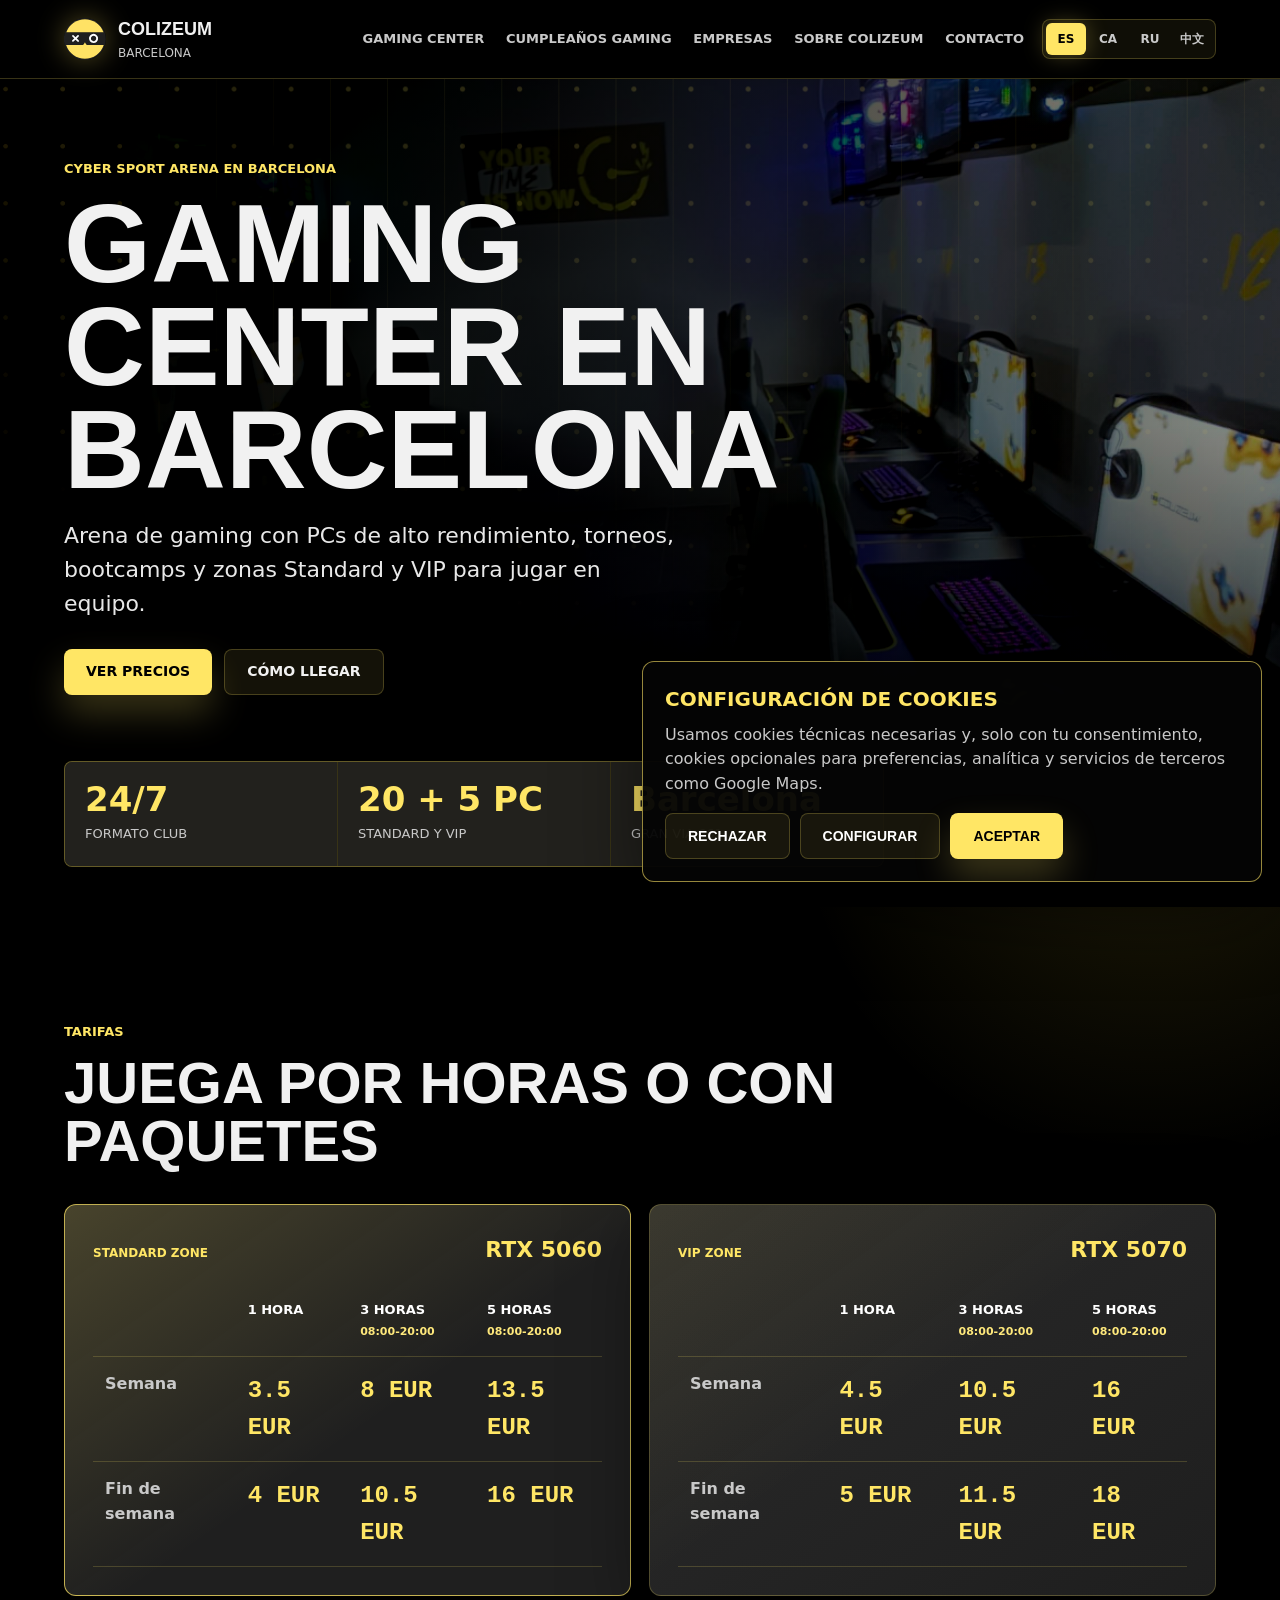
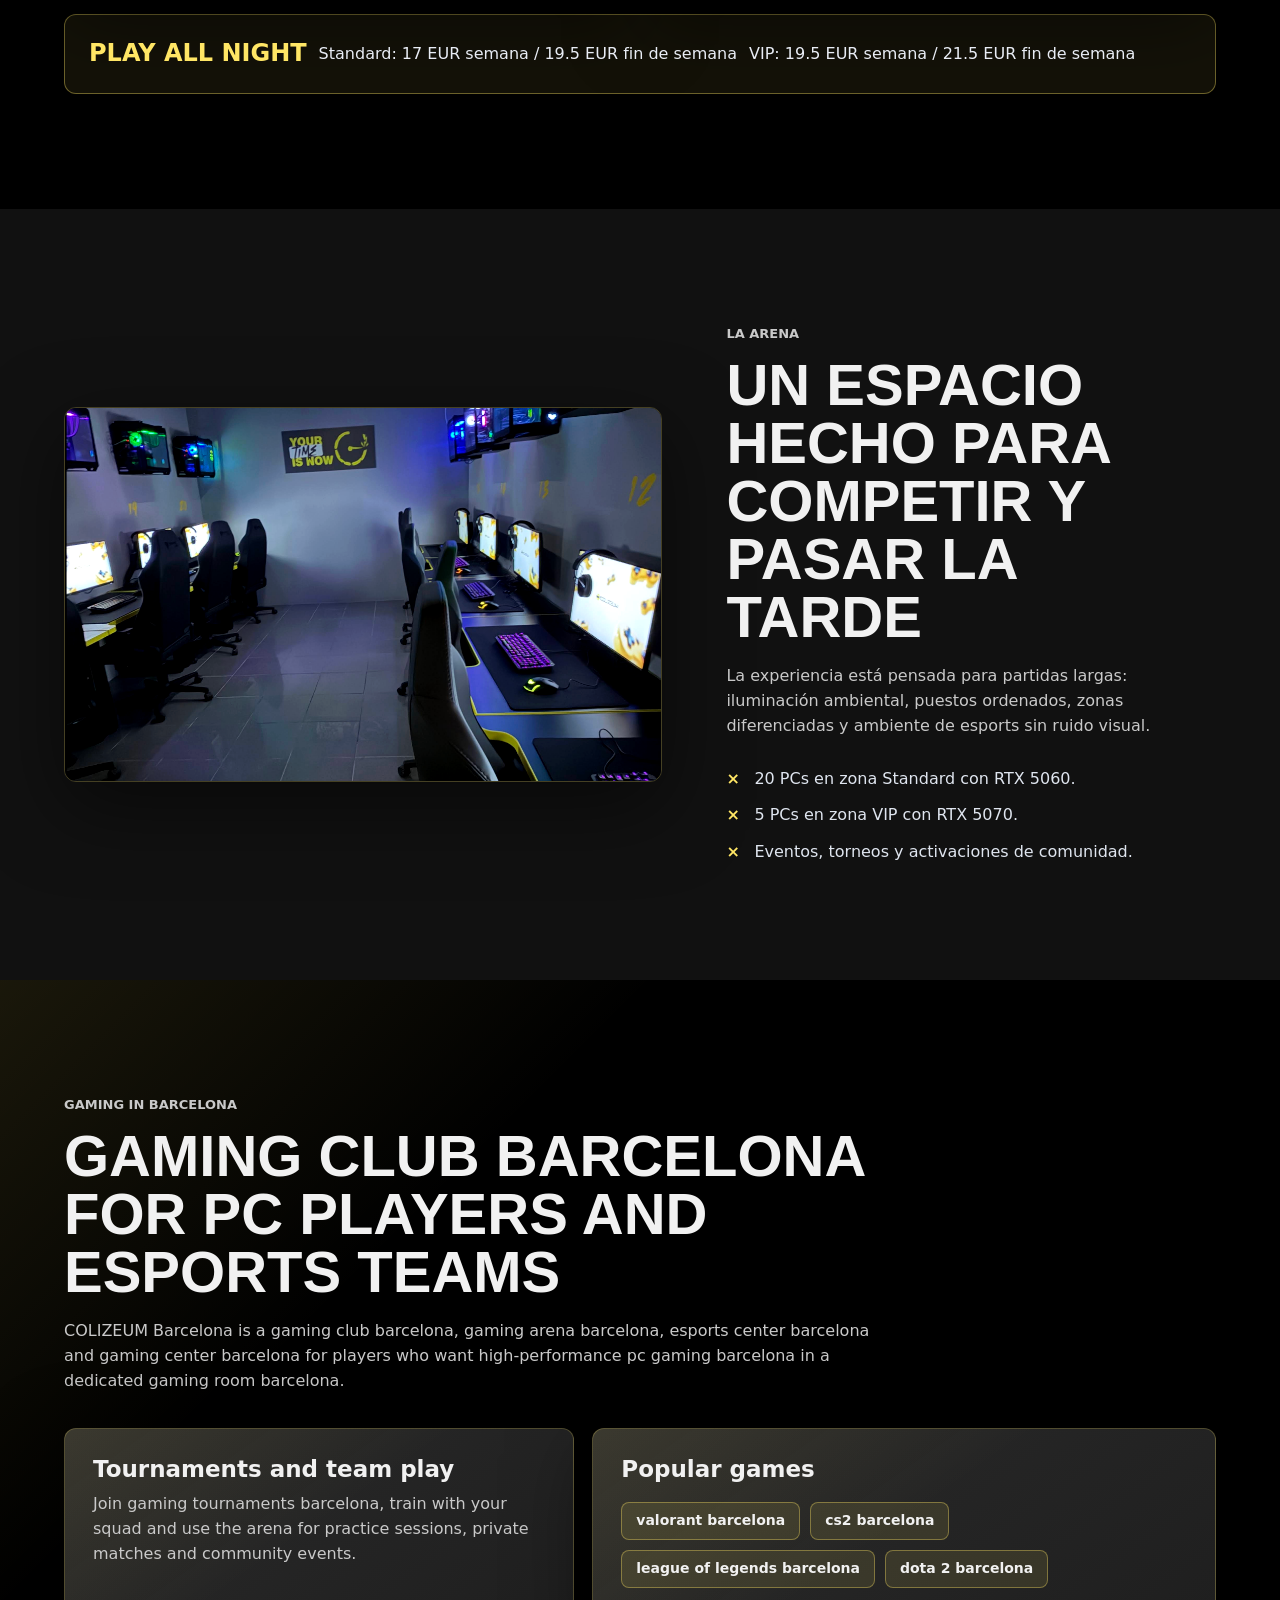
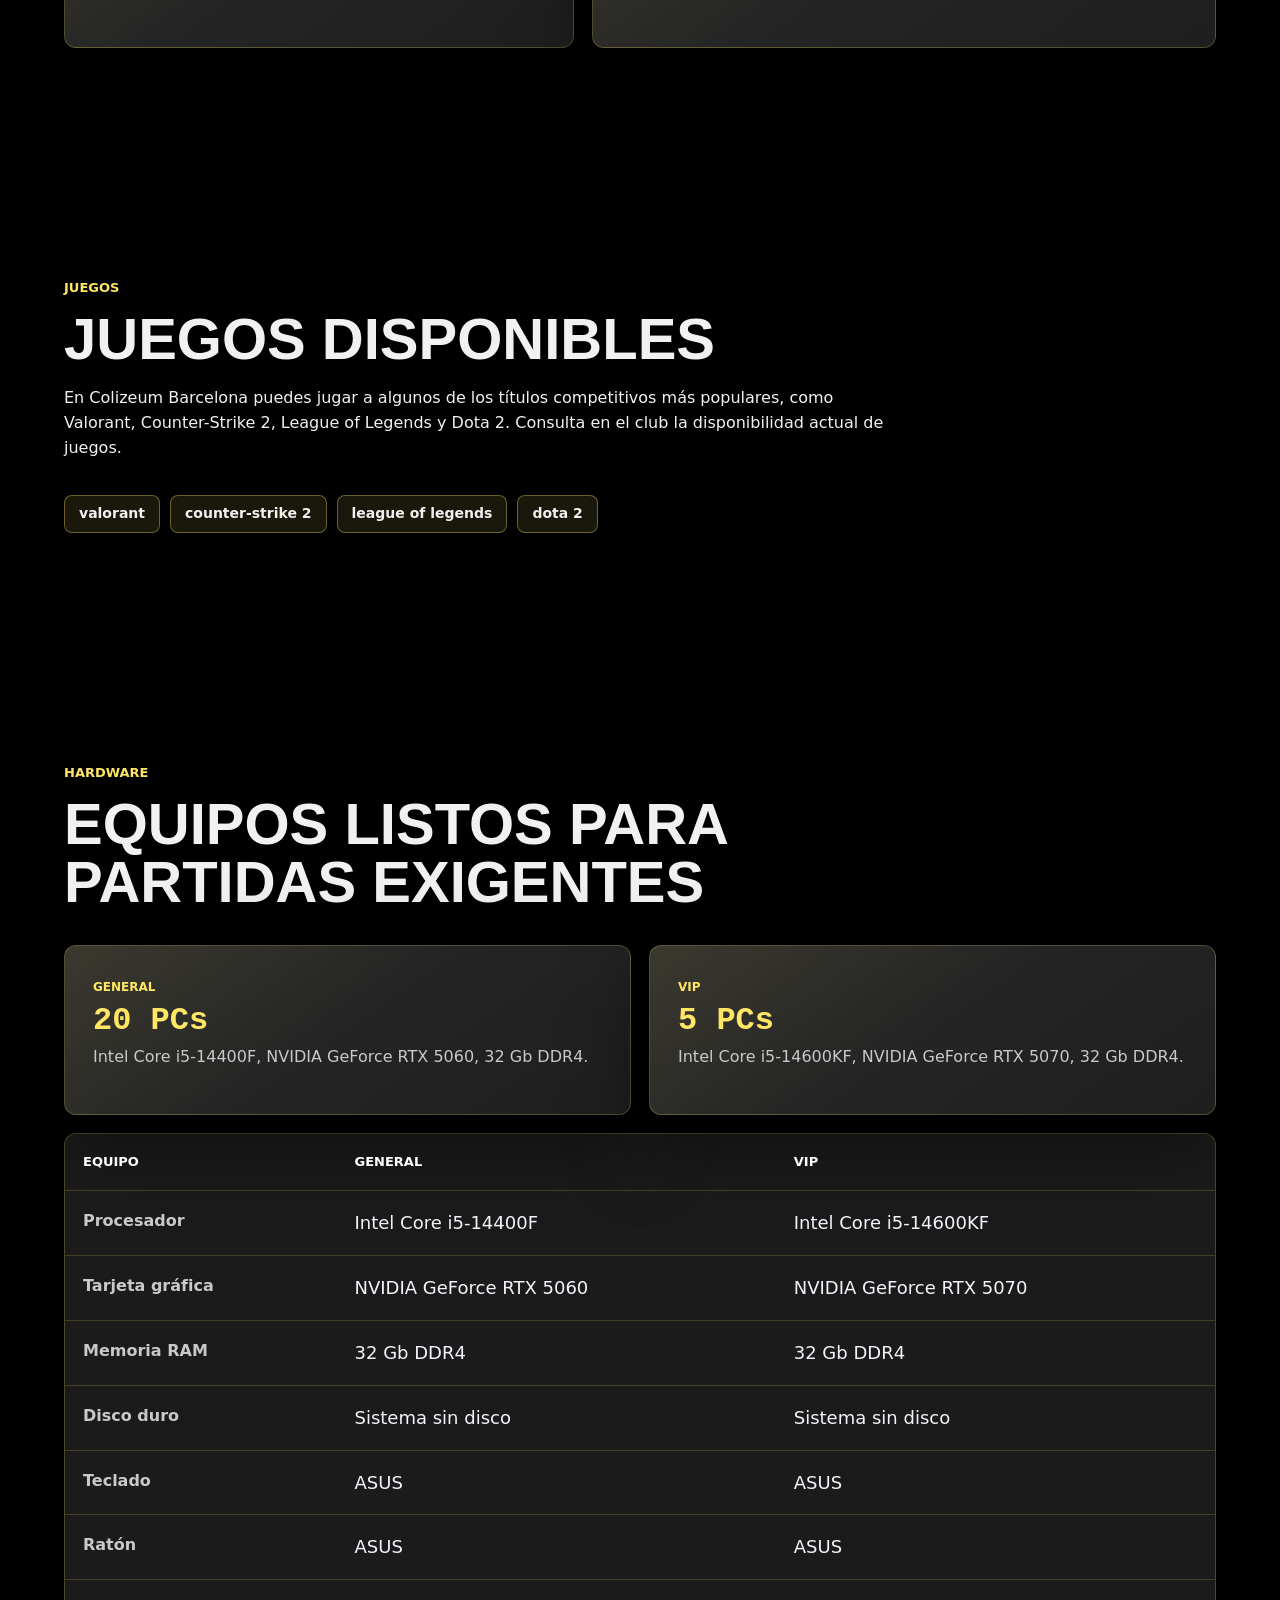
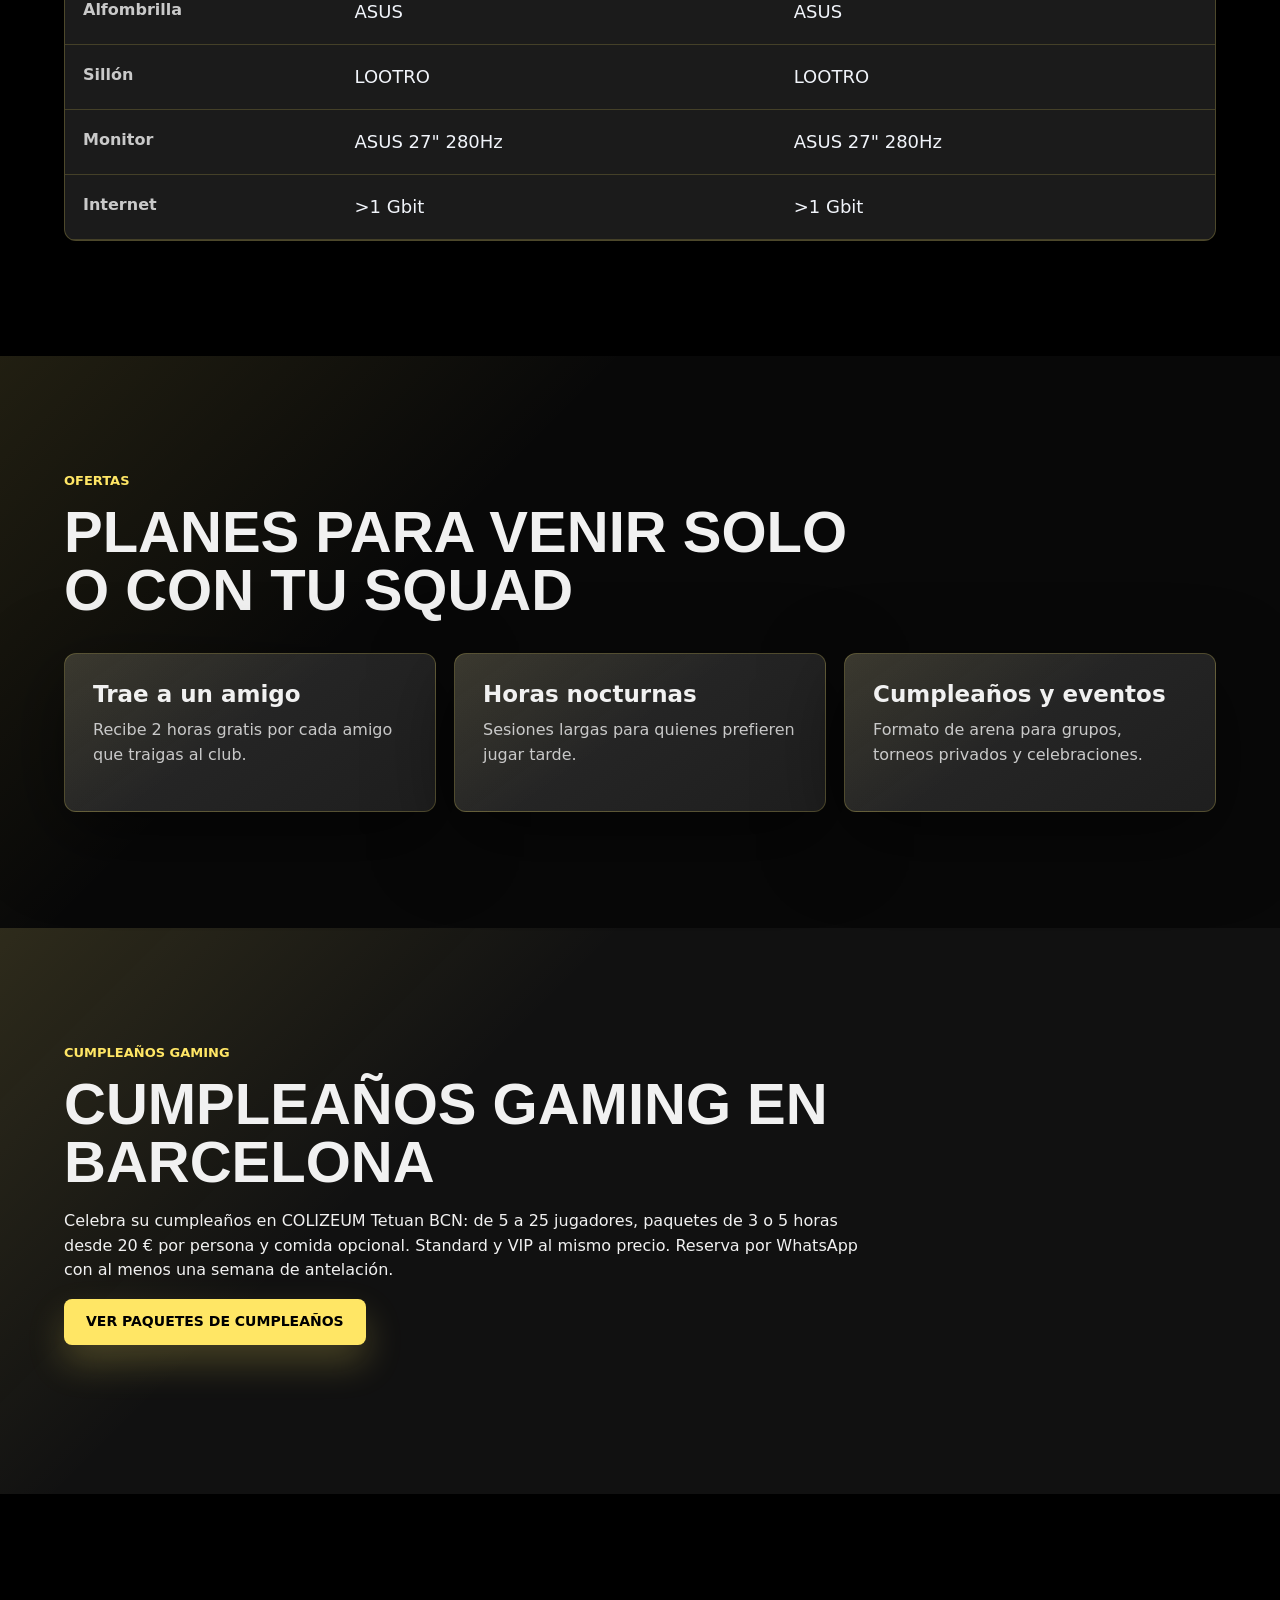
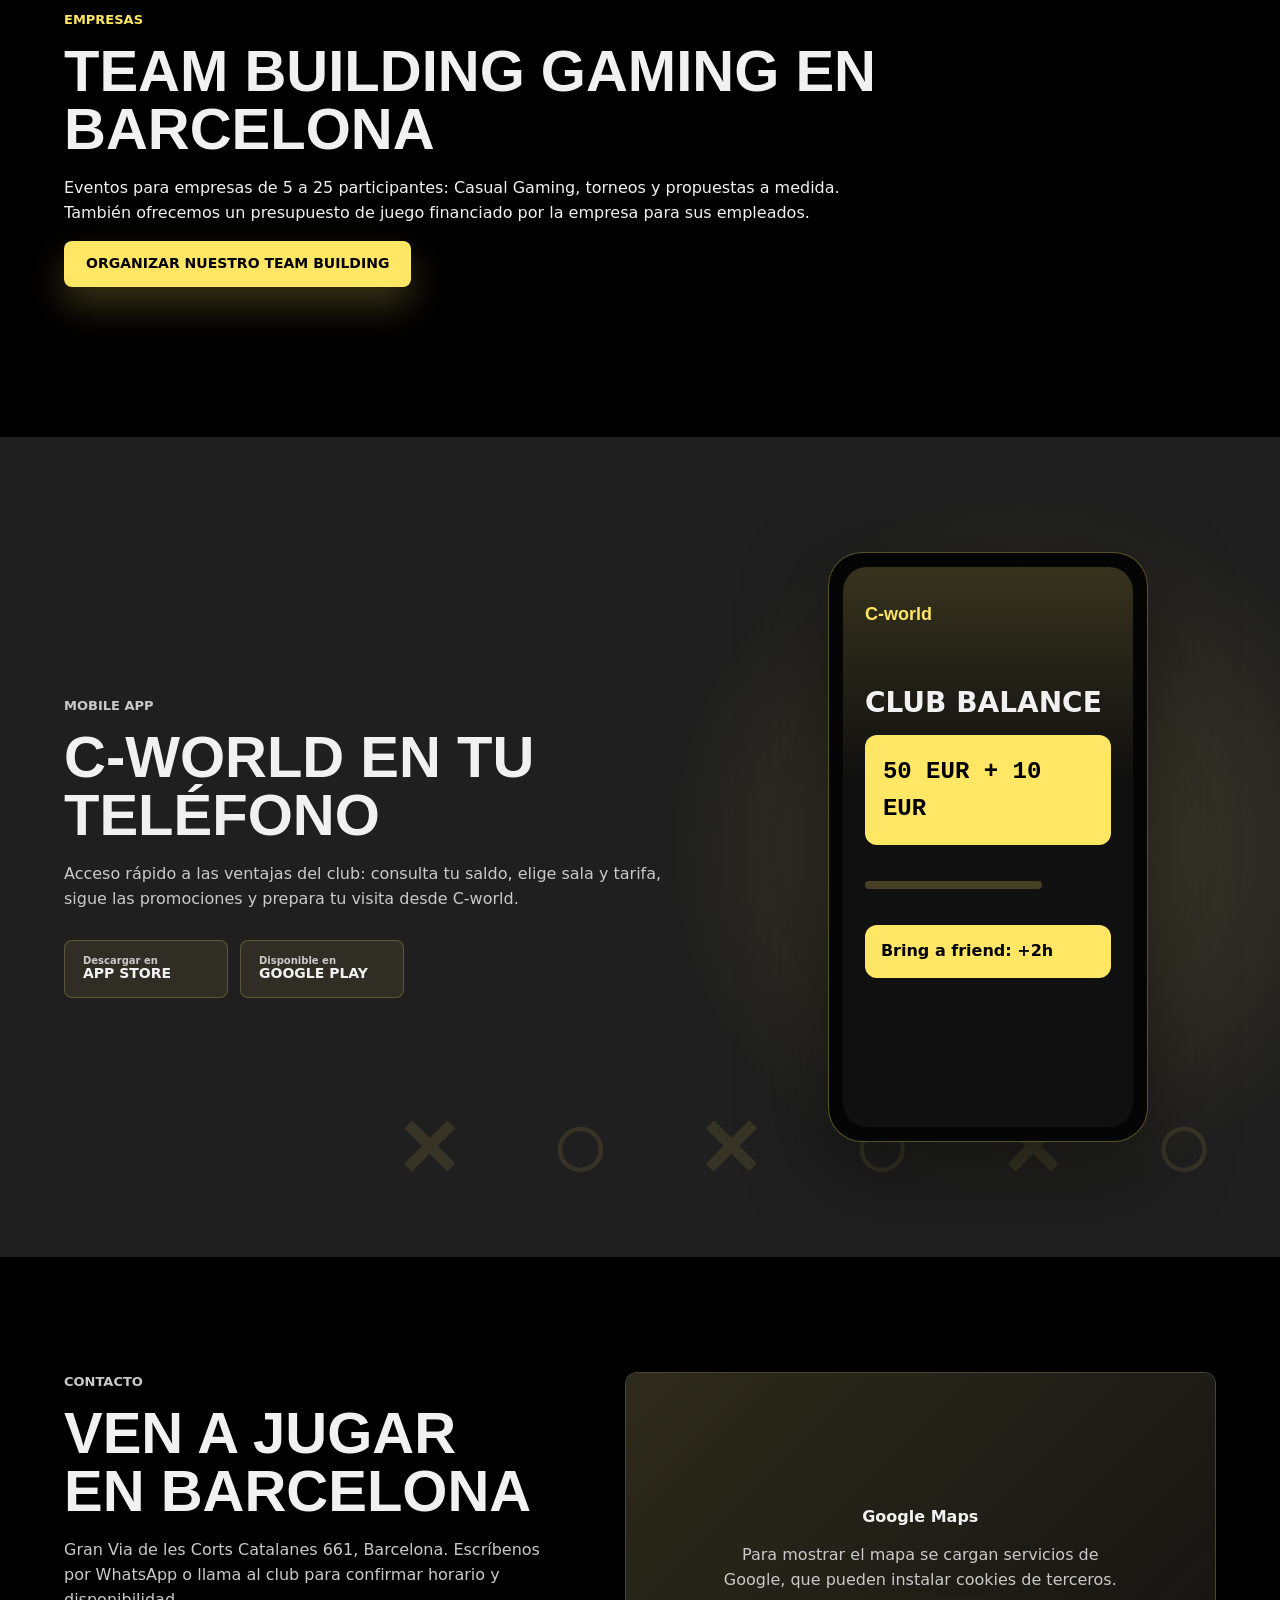
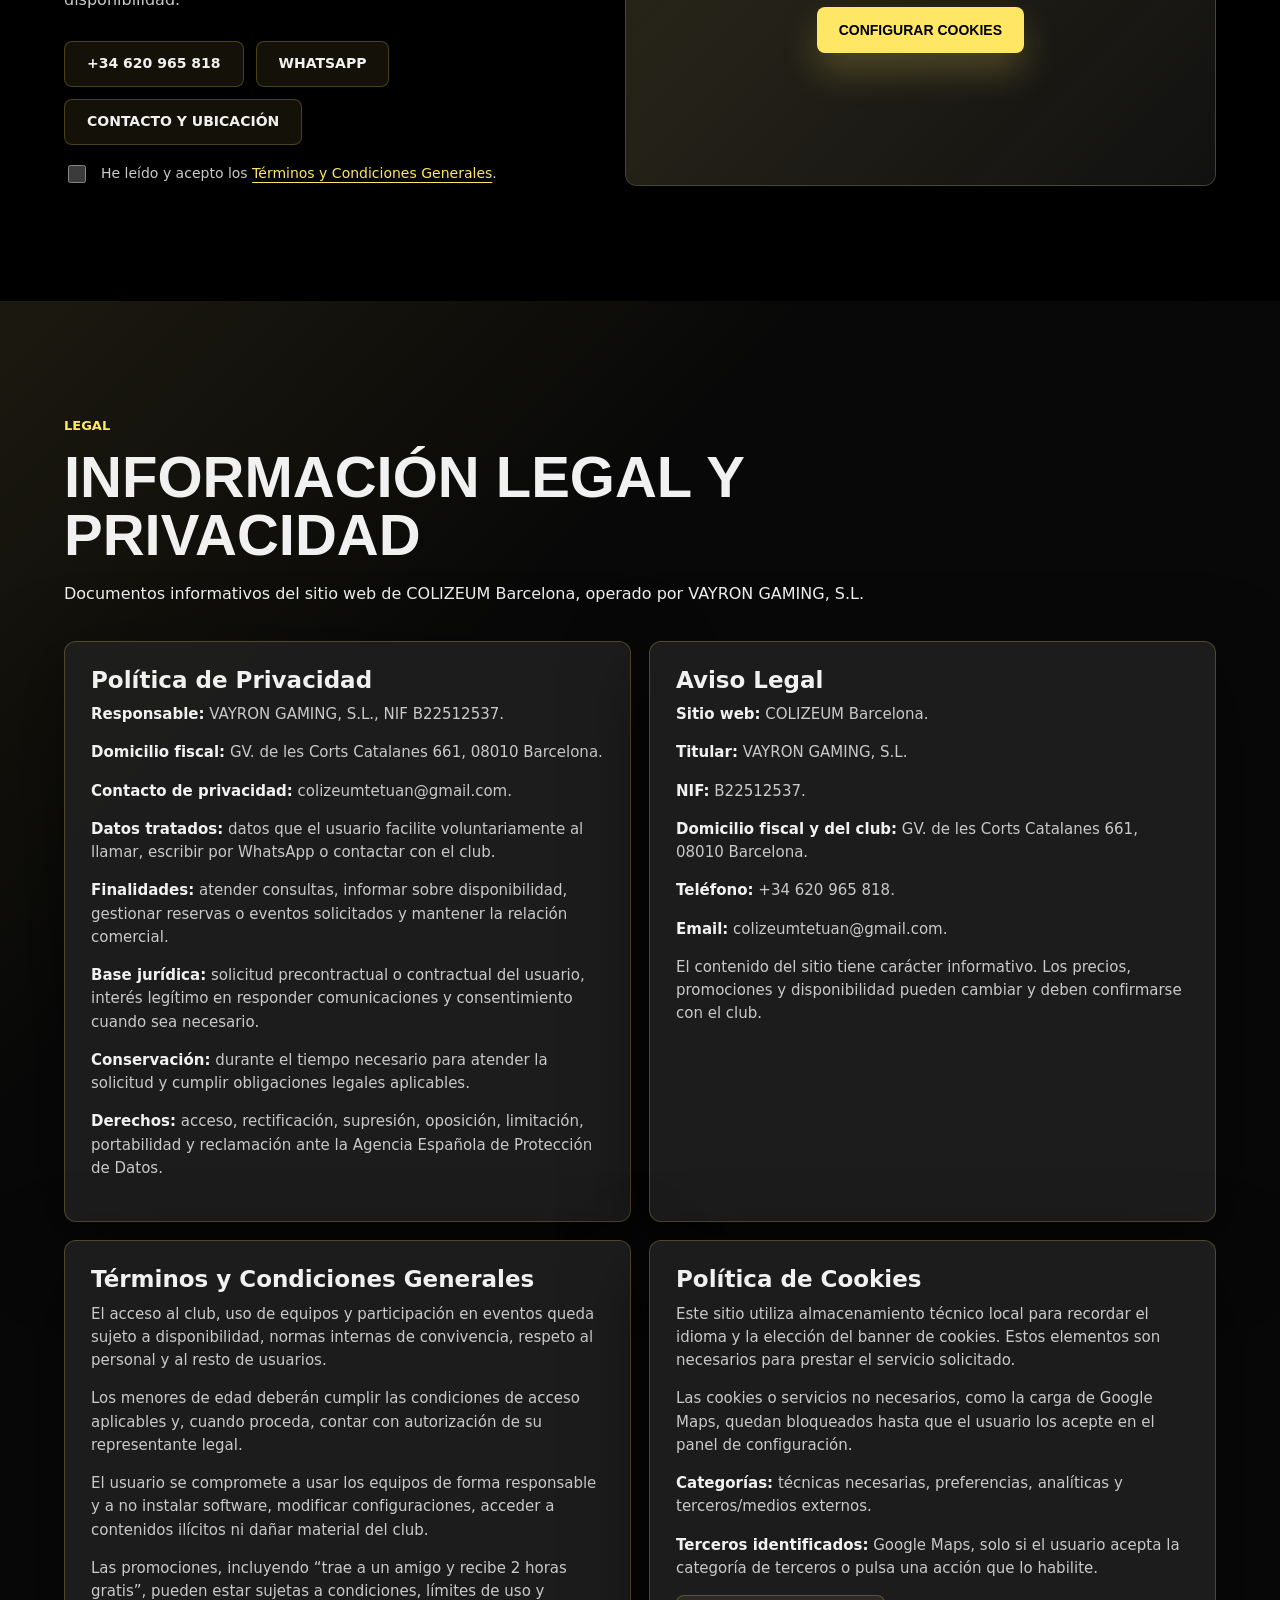
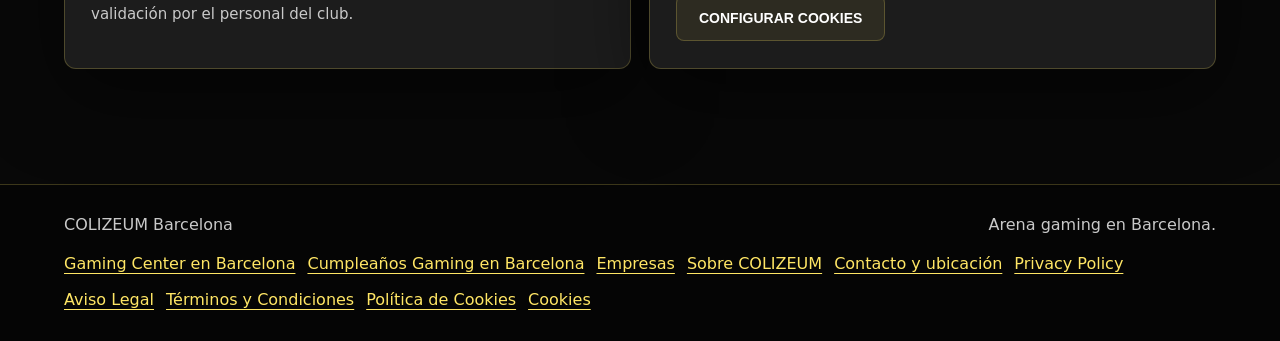
==== commit 0d00d69a: "Publish multilingual corporate gaming events and WhatsApp enquiries" ====
--- a/index.html
+++ b/index.html
@@ -15,7 +15,7 @@
     <link rel="canonical" href="https://colizeumbarcelona.com/">
     <link rel="icon" href="/assets/colizeum-mark.svg" type="image/svg+xml">
     <link rel="preload" href="assets/barcelona-club-photo.png" as="image">
-    <link rel="stylesheet" href="styles.css?v=birthday-20261102">
+    <link rel="stylesheet" href="styles.css?v=corporate-20261108">
   </head>
   <body data-page="home">
     <header class="site-header">
@@ -33,6 +33,7 @@
         <nav class="site-nav" id="site-nav" aria-label="Principal" data-i18n-attr="aria-label:nav.aria">
           <a href="/" data-i18n="nav.home">Gaming Center</a>
           <a href="/cumpleanos-gaming-barcelona/" data-i18n="nav.birthdays">Cumpleaños Gaming</a>
+          <a href="/team-building-barcelona/" data-i18n="nav.corporate">Empresas</a>
           <a href="/sobre-colizeum/" data-i18n="nav.about">Sobre Colizeum</a>
           <a href="/contacto/" data-i18n="nav.contact">Contacto</a>
         </nav>
@@ -341,6 +342,15 @@
         </div>
       </section>
 
+      <section class="section corporate-preview" id="empresas">
+        <div class="section-head">
+          <p class="eyebrow" data-i18n="nav.corporate">Empresas</p>
+          <h2 data-i18n="corporate.title">Team building gaming en Barcelona</h2>
+          <p data-i18n="corporate.text">Eventos para empresas de 5 a 25 participantes: Casual Gaming, torneos y propuestas a medida. También ofrecemos un presupuesto de juego financiado por la empresa para sus empleados.</p>
+          <a class="button primary" href="/team-building-barcelona/" data-i18n="corporate.cta">Organizar nuestro team building</a>
+        </div>
+      </section>
+
       <section class="section mobile-app" id="app">
         <div class="app-copy">
           <p class="eyebrow" data-i18n="app.eyebrow">Mobile app</p>
@@ -469,6 +479,7 @@
       <nav class="footer-legal" aria-label="Legal">
         <a href="/">Gaming Center en Barcelona</a>
         <a href="/cumpleanos-gaming-barcelona/">Cumpleaños Gaming en Barcelona</a>
+        <a href="/team-building-barcelona/" data-i18n="nav.corporate">Empresas</a>
         <a href="/sobre-colizeum/">Sobre COLIZEUM</a>
         <a href="/contacto/">Contacto y ubicación</a>
         <a href="/#privacy">Privacy Policy</a>
@@ -567,6 +578,6 @@
       </form>
     </div>
 
-    <script src="script.js?v=birthday-20261102"></script>
+    <script src="script.js?v=corporate-20261108"></script>
   </body>
 </html>
--- a/styles.css
+++ b/styles.css
@@ -1147,7 +1147,7 @@
   }
 }
 
-@media (max-width: 940px) {
+@media (max-width: 1180px) {
   .nav-toggle {
     display: block;
   }
@@ -1164,7 +1164,7 @@
     display: none;
     padding: 18px;
     border: 1px solid var(--line);
-    border-radius: 12px;
+    border-radius: 8px;
     background: rgba(0, 0, 0, 0.96);
     box-shadow: var(--shadow);
     max-height: calc(100svh - var(--header-height) - 16px);
@@ -1174,7 +1174,9 @@
   .site-nav.is-open {
     display: grid;
   }
-
+}
+
+@media (max-width: 940px) {
   .pricing-tables,
   .arena,
   .keyword-grid,
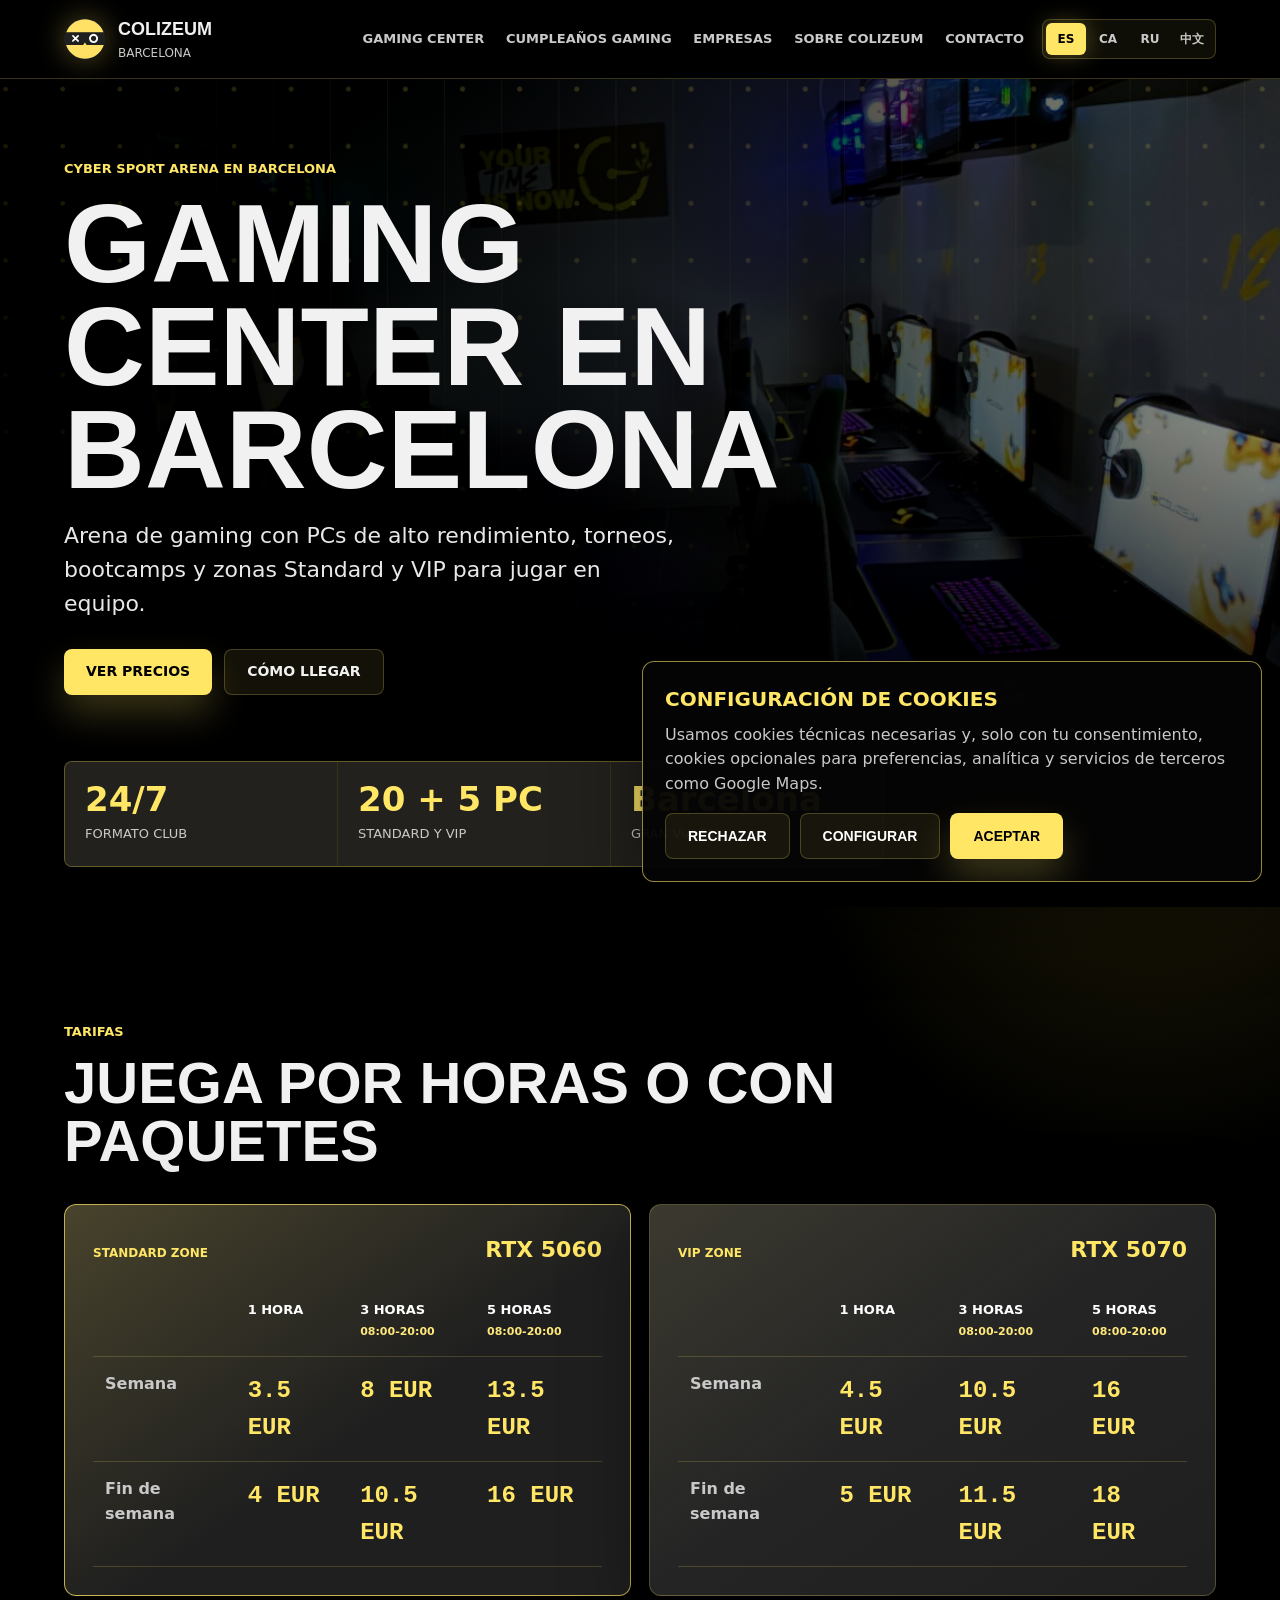
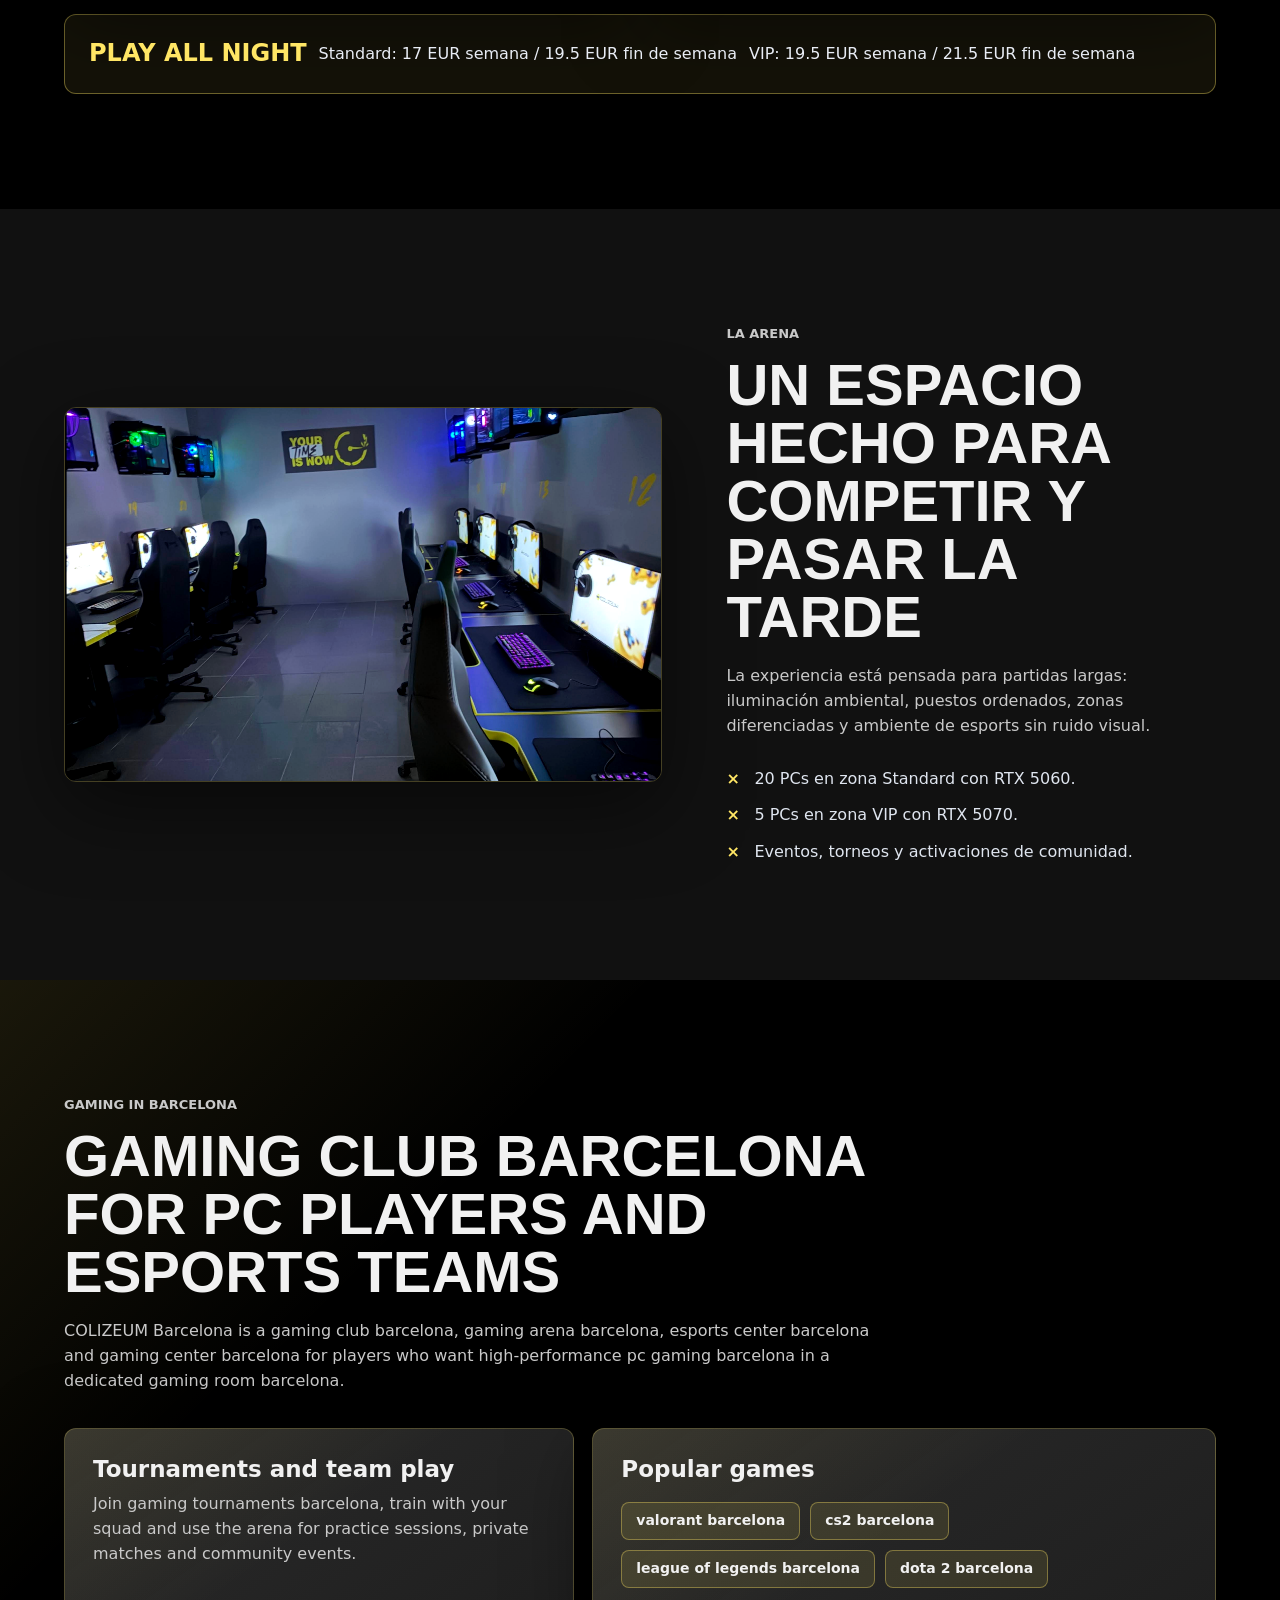
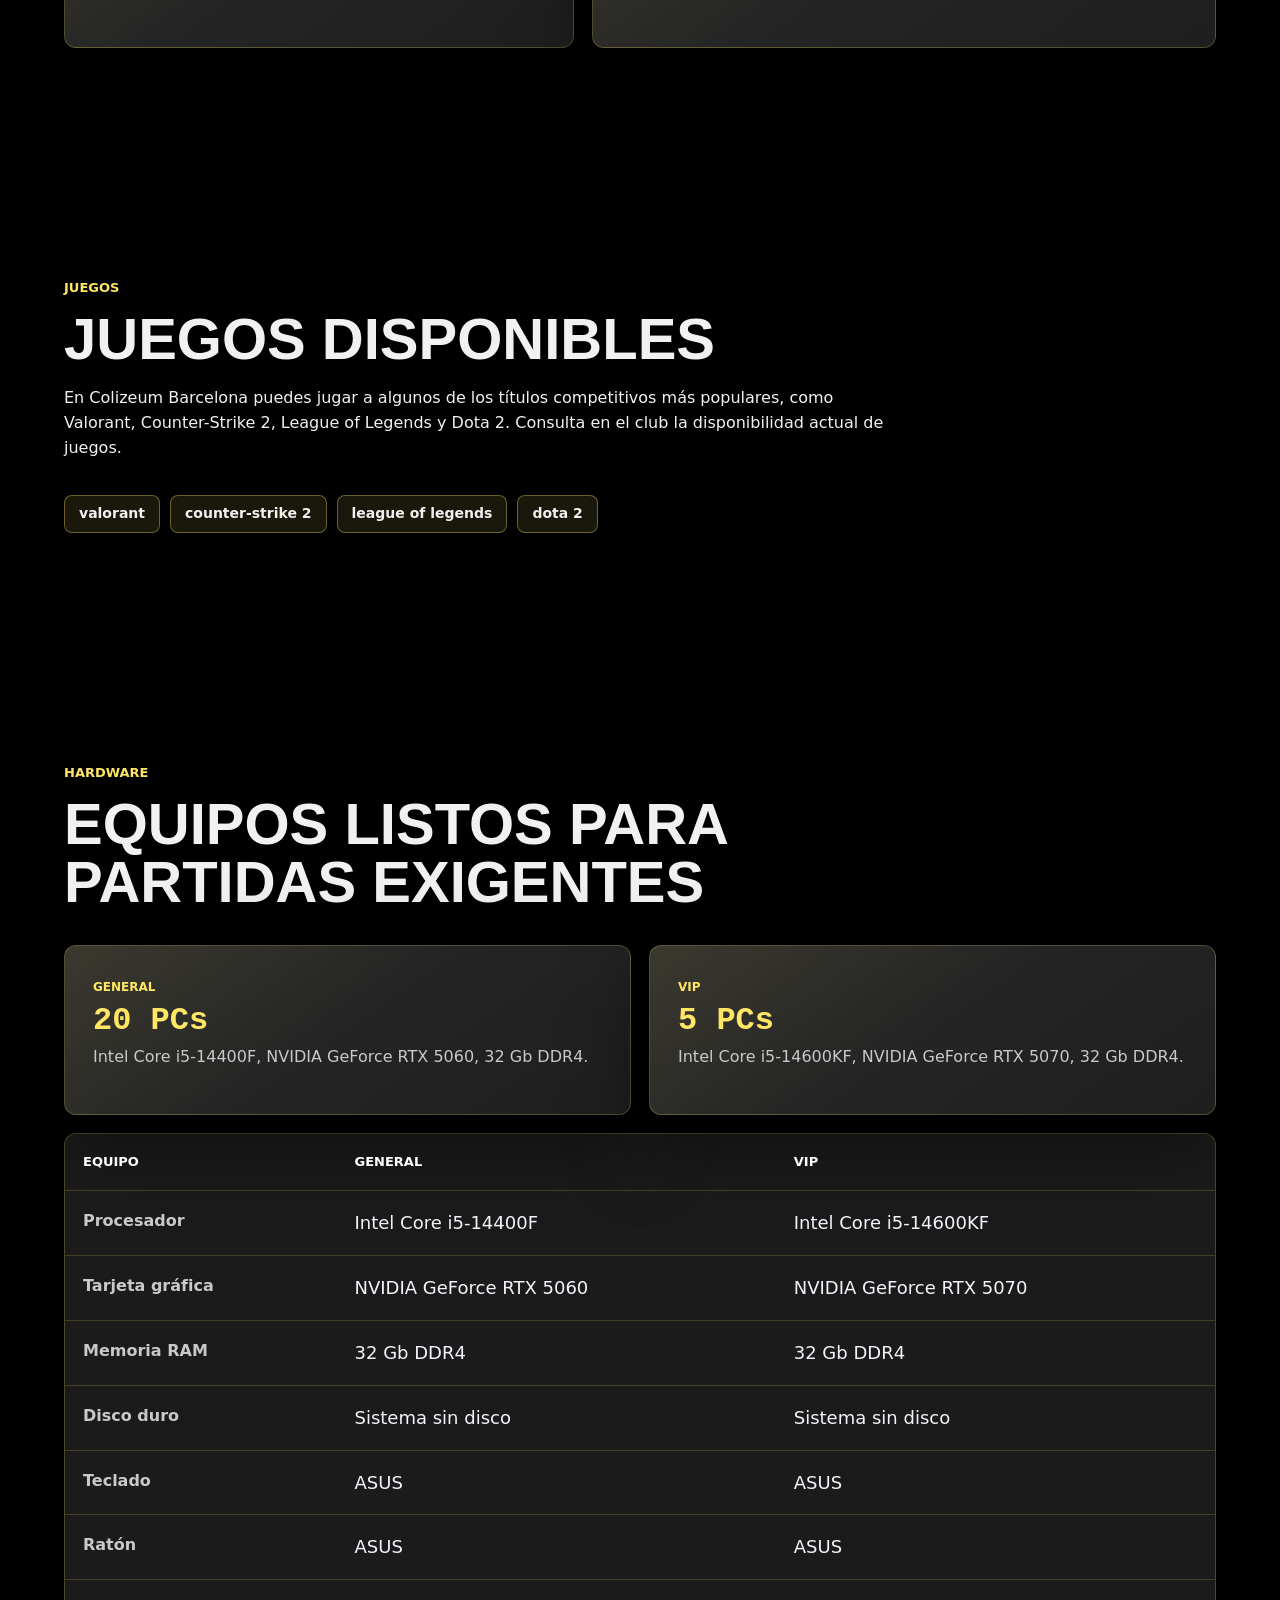
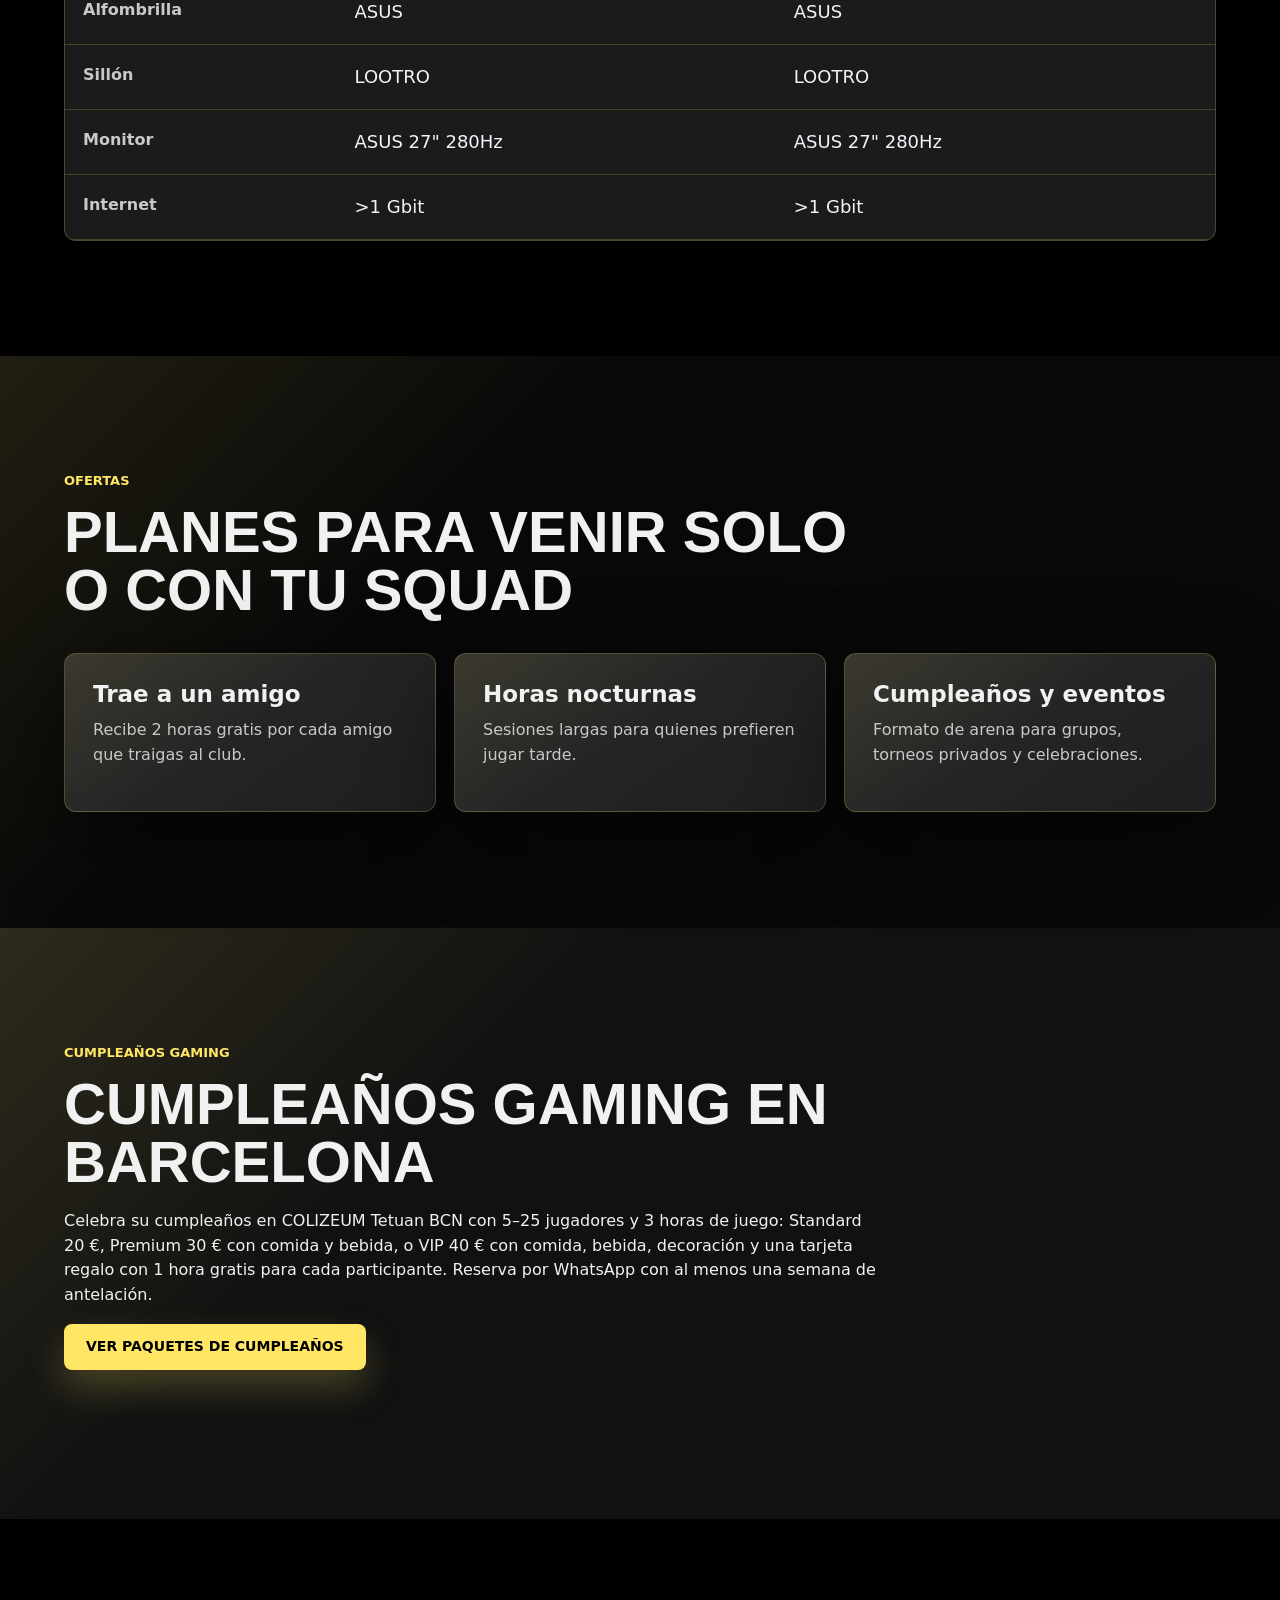
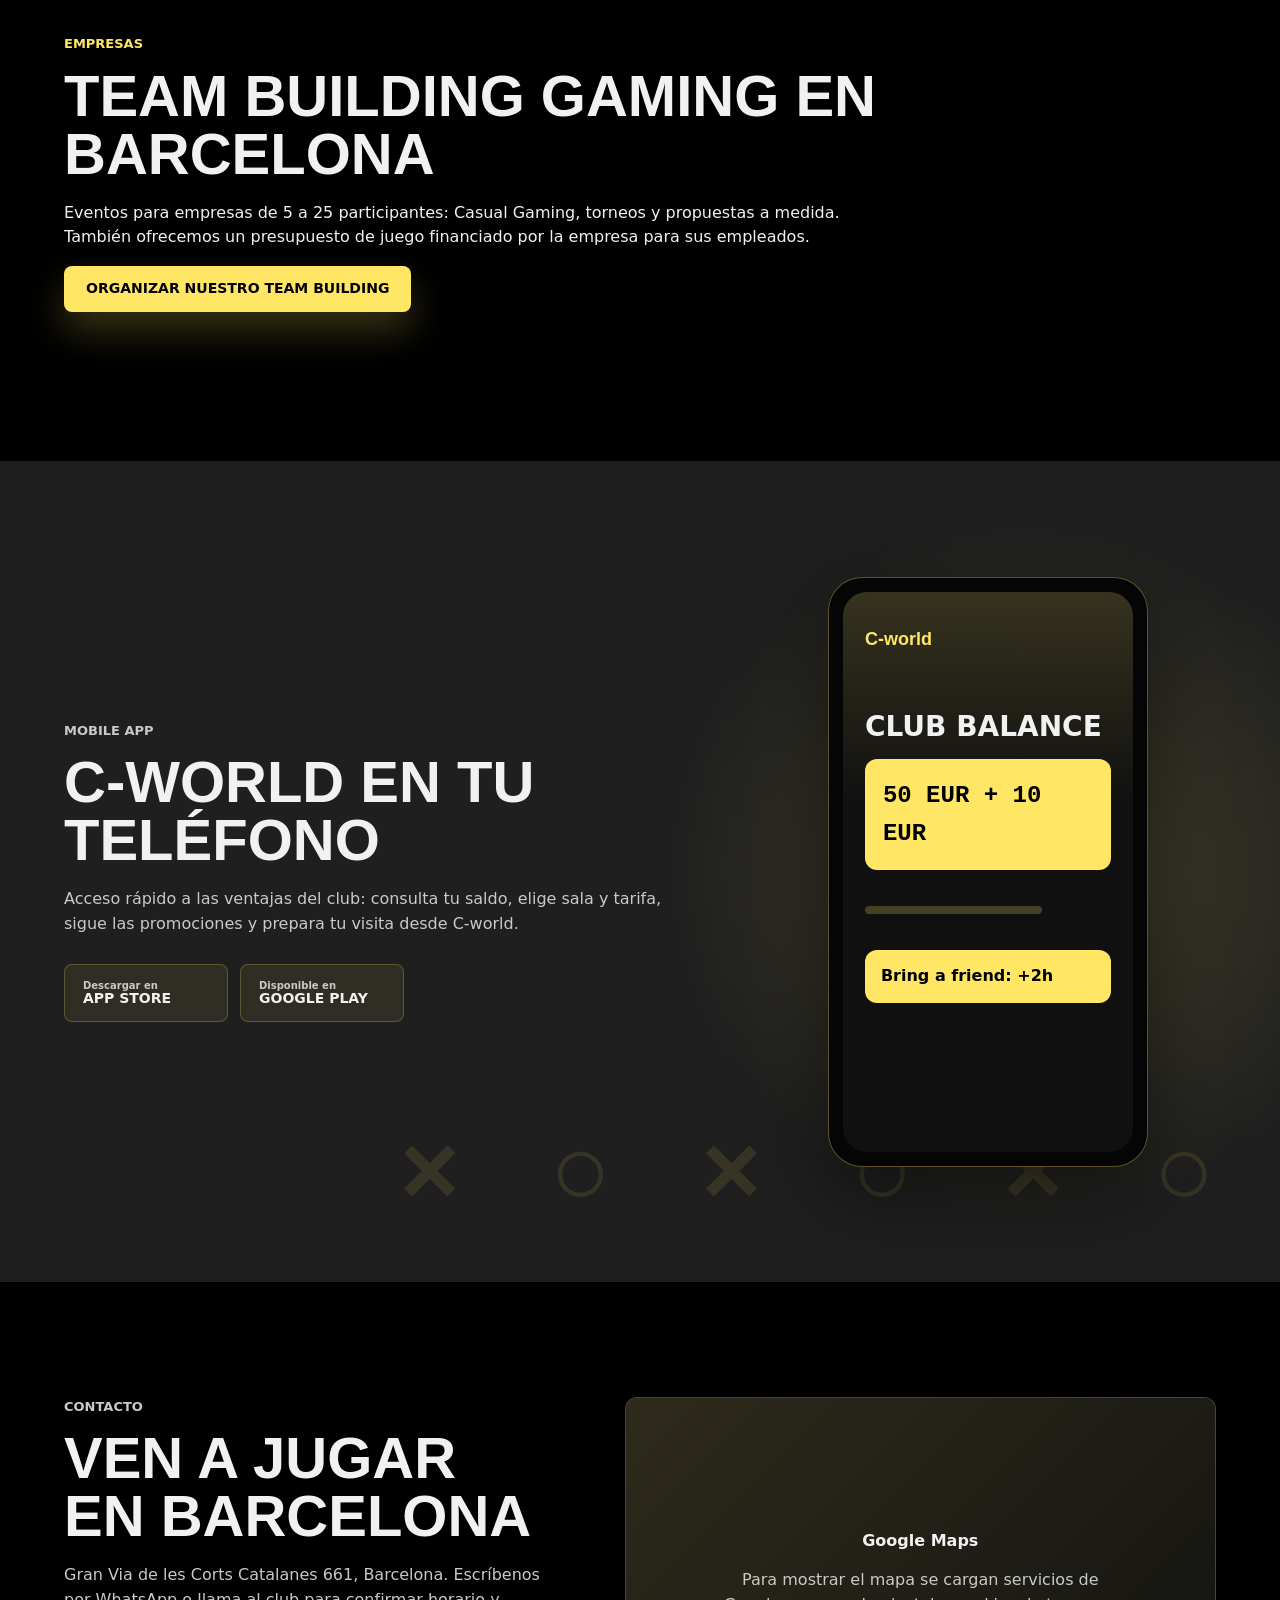
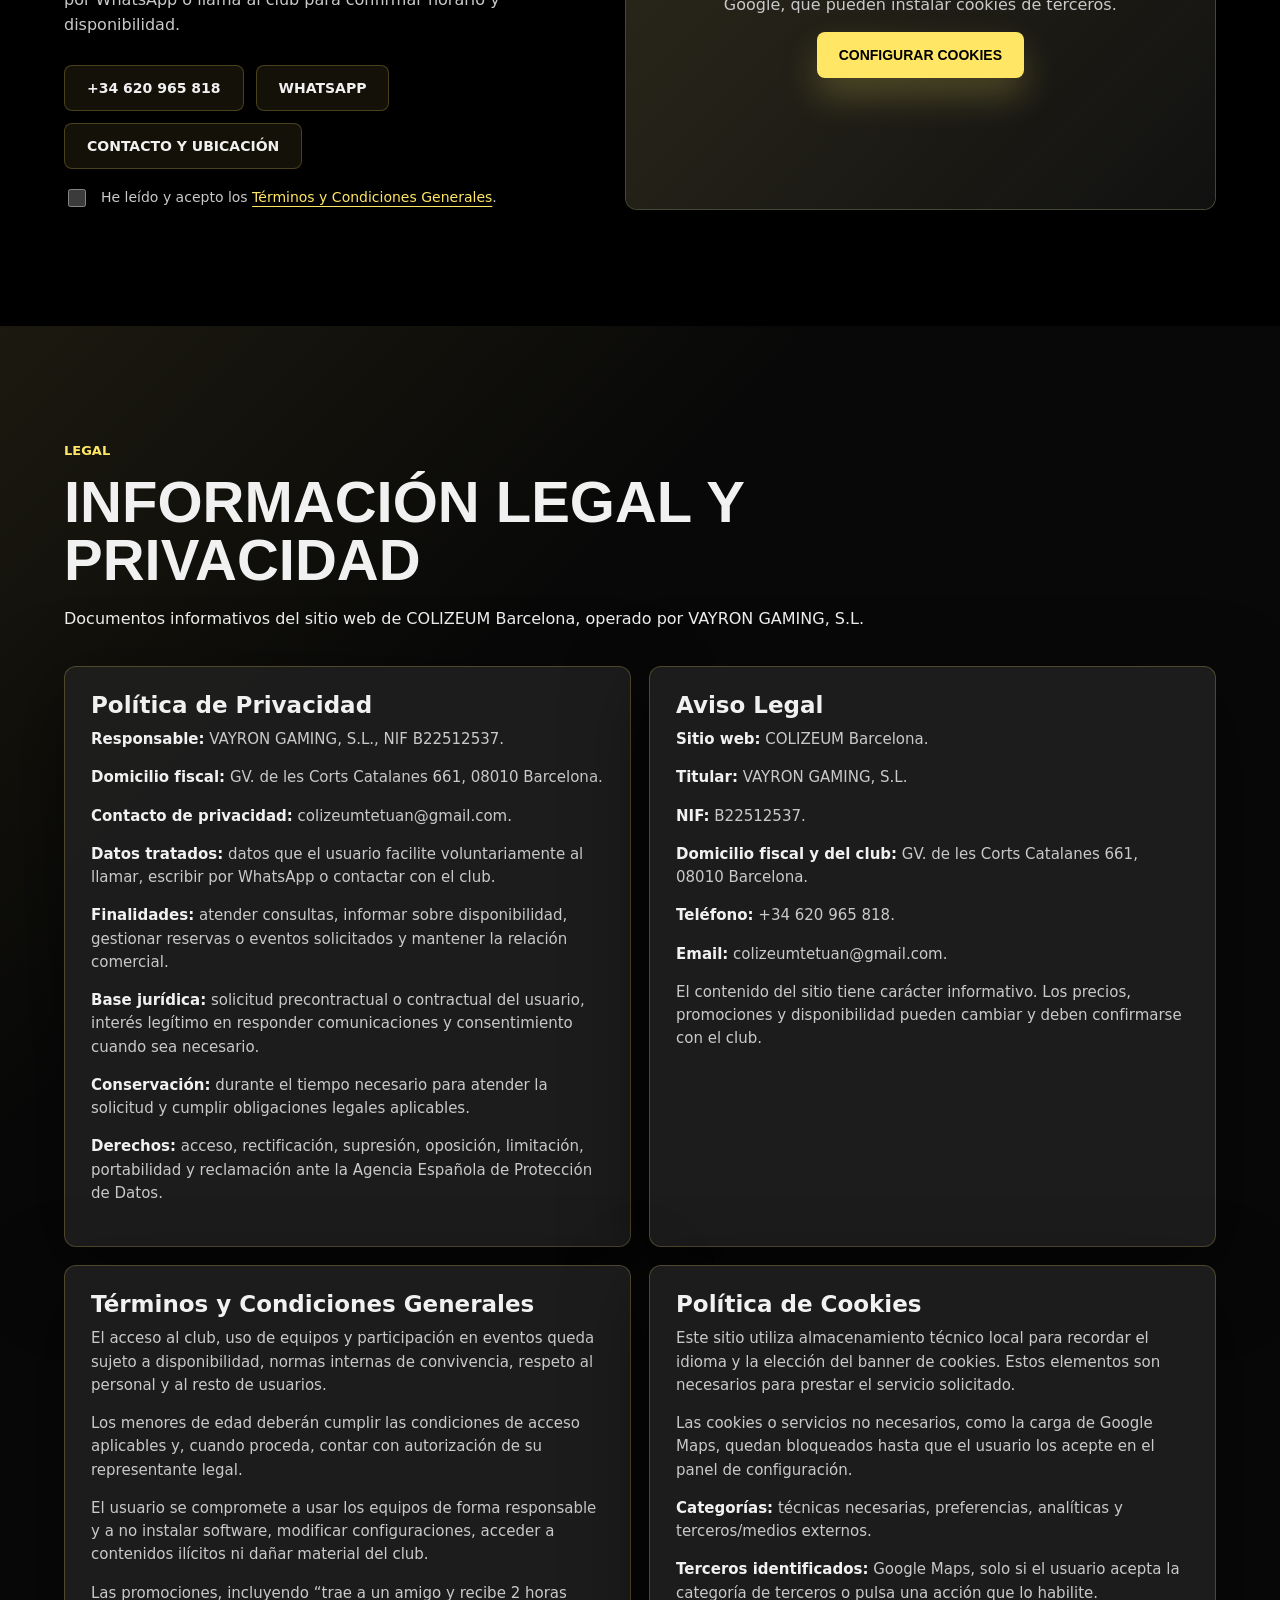
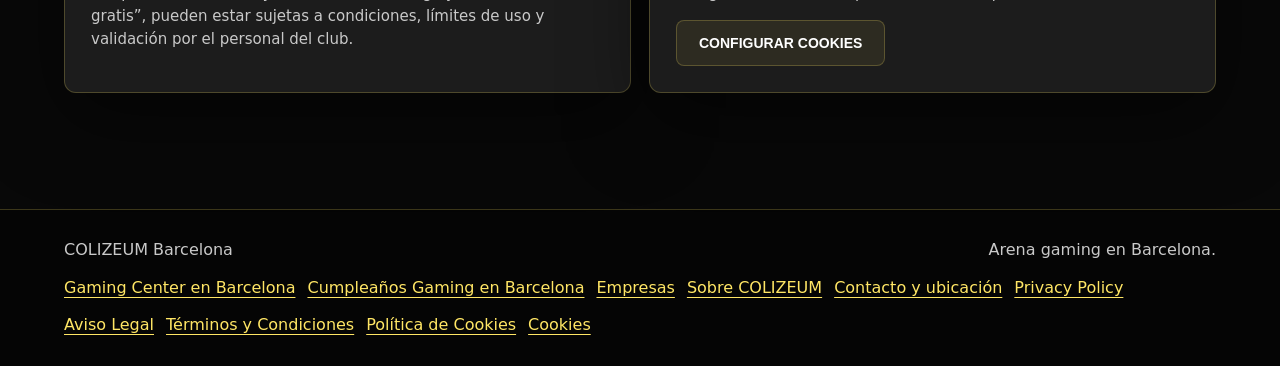
==== commit 7aa135d0: "Update birthday packages to Standard Premium and VIP" ====
--- a/index.html
+++ b/index.html
@@ -334,9 +334,10 @@
           <p class="eyebrow">Cumpleaños Gaming</p>
           <h2 data-i18n="birthday.title">Cumpleaños gaming en Barcelona</h2>
           <p data-i18n="birthday.text">
-            Celebra su cumpleaños en COLIZEUM Tetuan BCN: de 5 a 25 jugadores,
-            paquetes de 3 o 5 horas desde 20 € por persona y comida opcional.
-            Standard y VIP al mismo precio. Reserva por WhatsApp con al menos una semana de antelación.
+            Celebra su cumpleaños en COLIZEUM Tetuan BCN con 5–25 jugadores y 3 horas de juego:
+            Standard 20 €, Premium 30 € con comida y bebida, o VIP 40 € con comida,
+            bebida, decoración y una tarjeta regalo con 1 hora gratis para cada participante.
+            Reserva por WhatsApp con al menos una semana de antelación.
           </p>
           <a class="button primary" href="/cumpleanos-gaming-barcelona/" data-i18n="birthday.cta">Ver paquetes de cumpleaños</a>
         </div>
@@ -578,6 +579,6 @@
       </form>
     </div>
 
-    <script src="script.js?v=corporate-20261108"></script>
+    <script src="script.js?v=birthday-packages-20261108"></script>
   </body>
 </html>
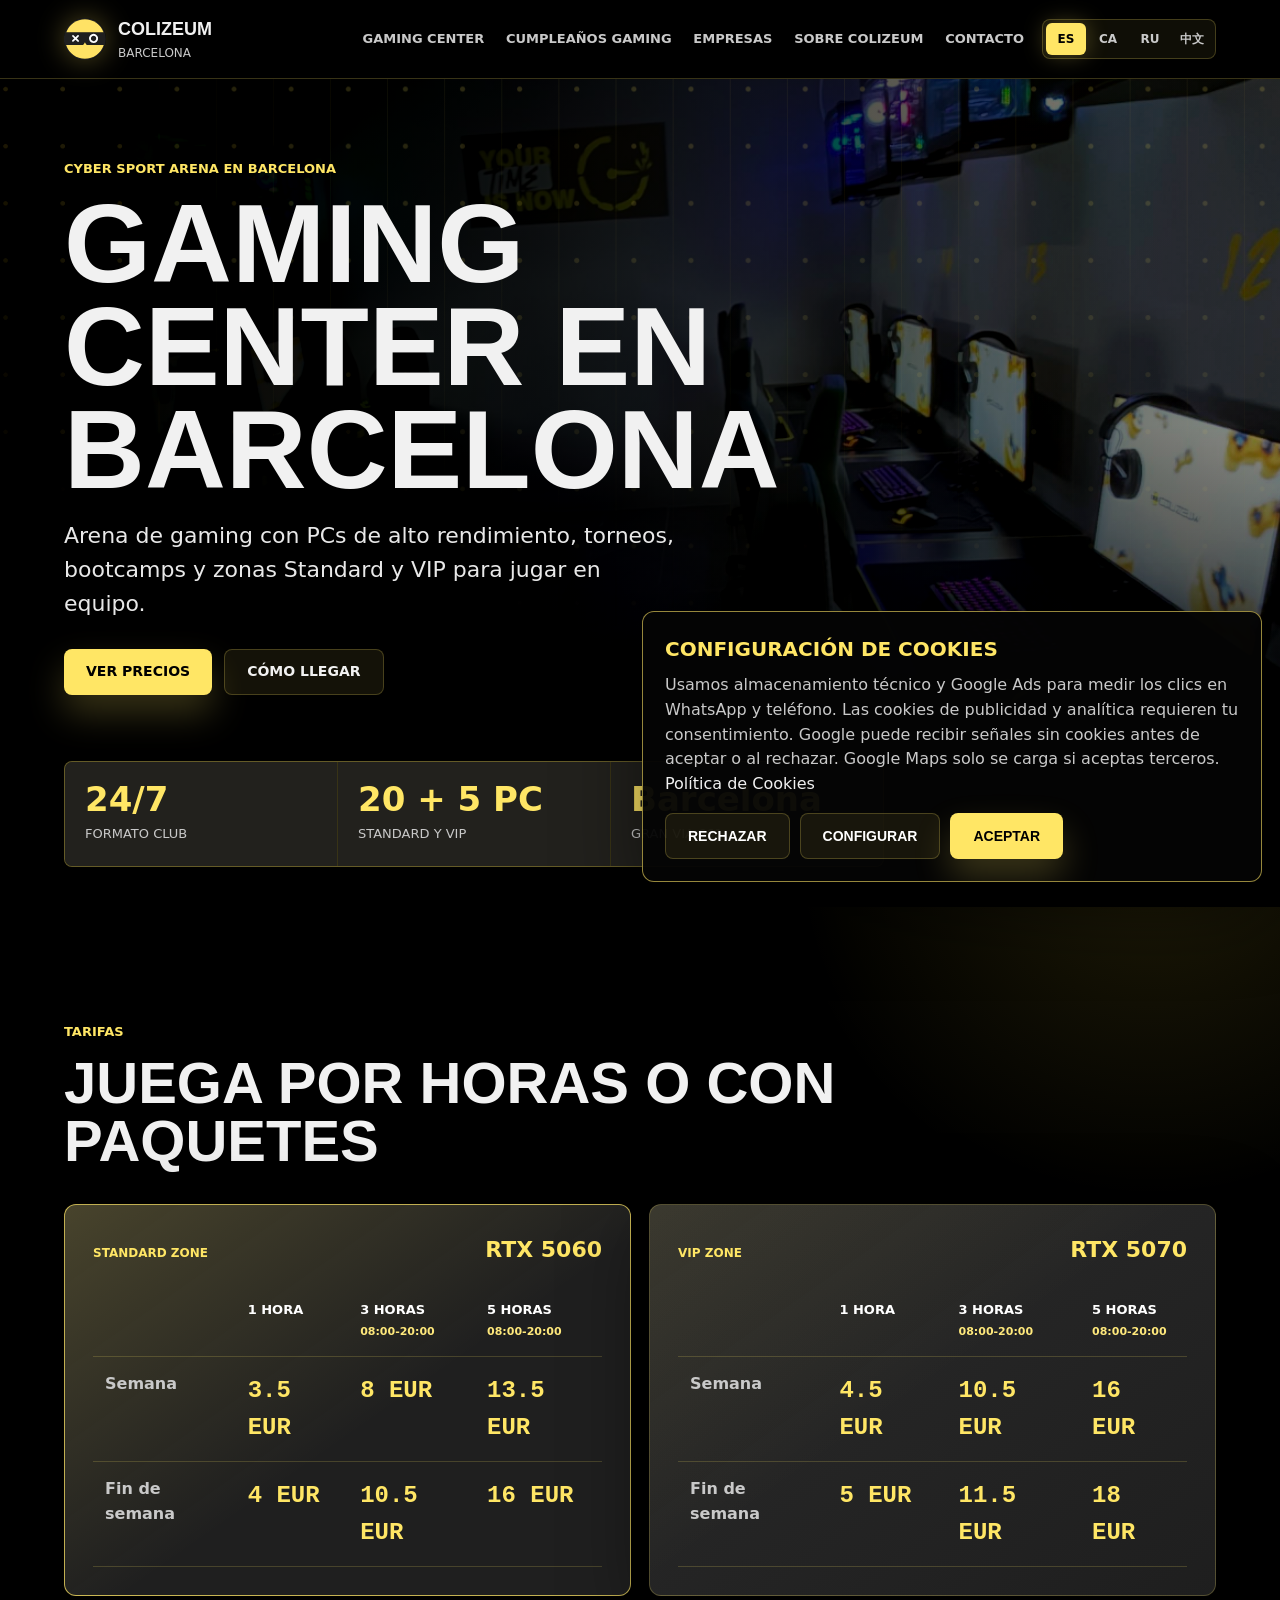
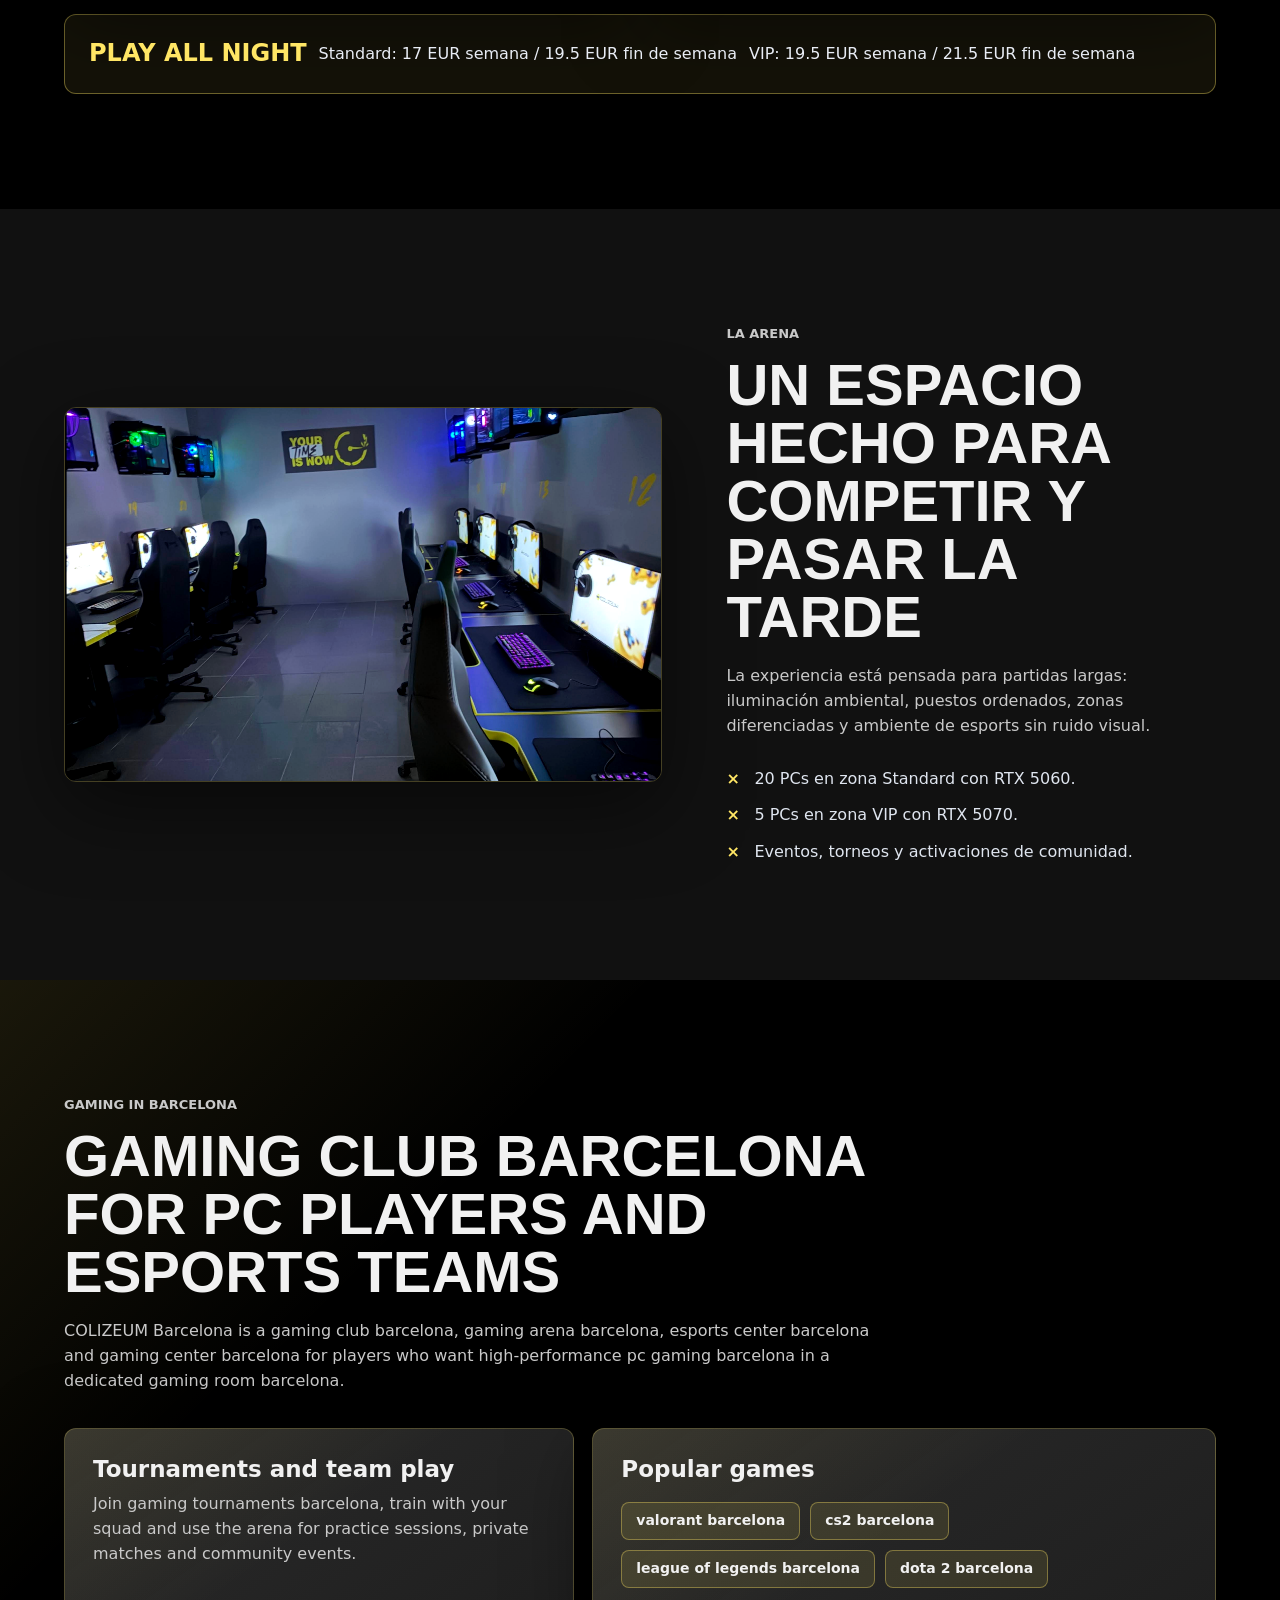
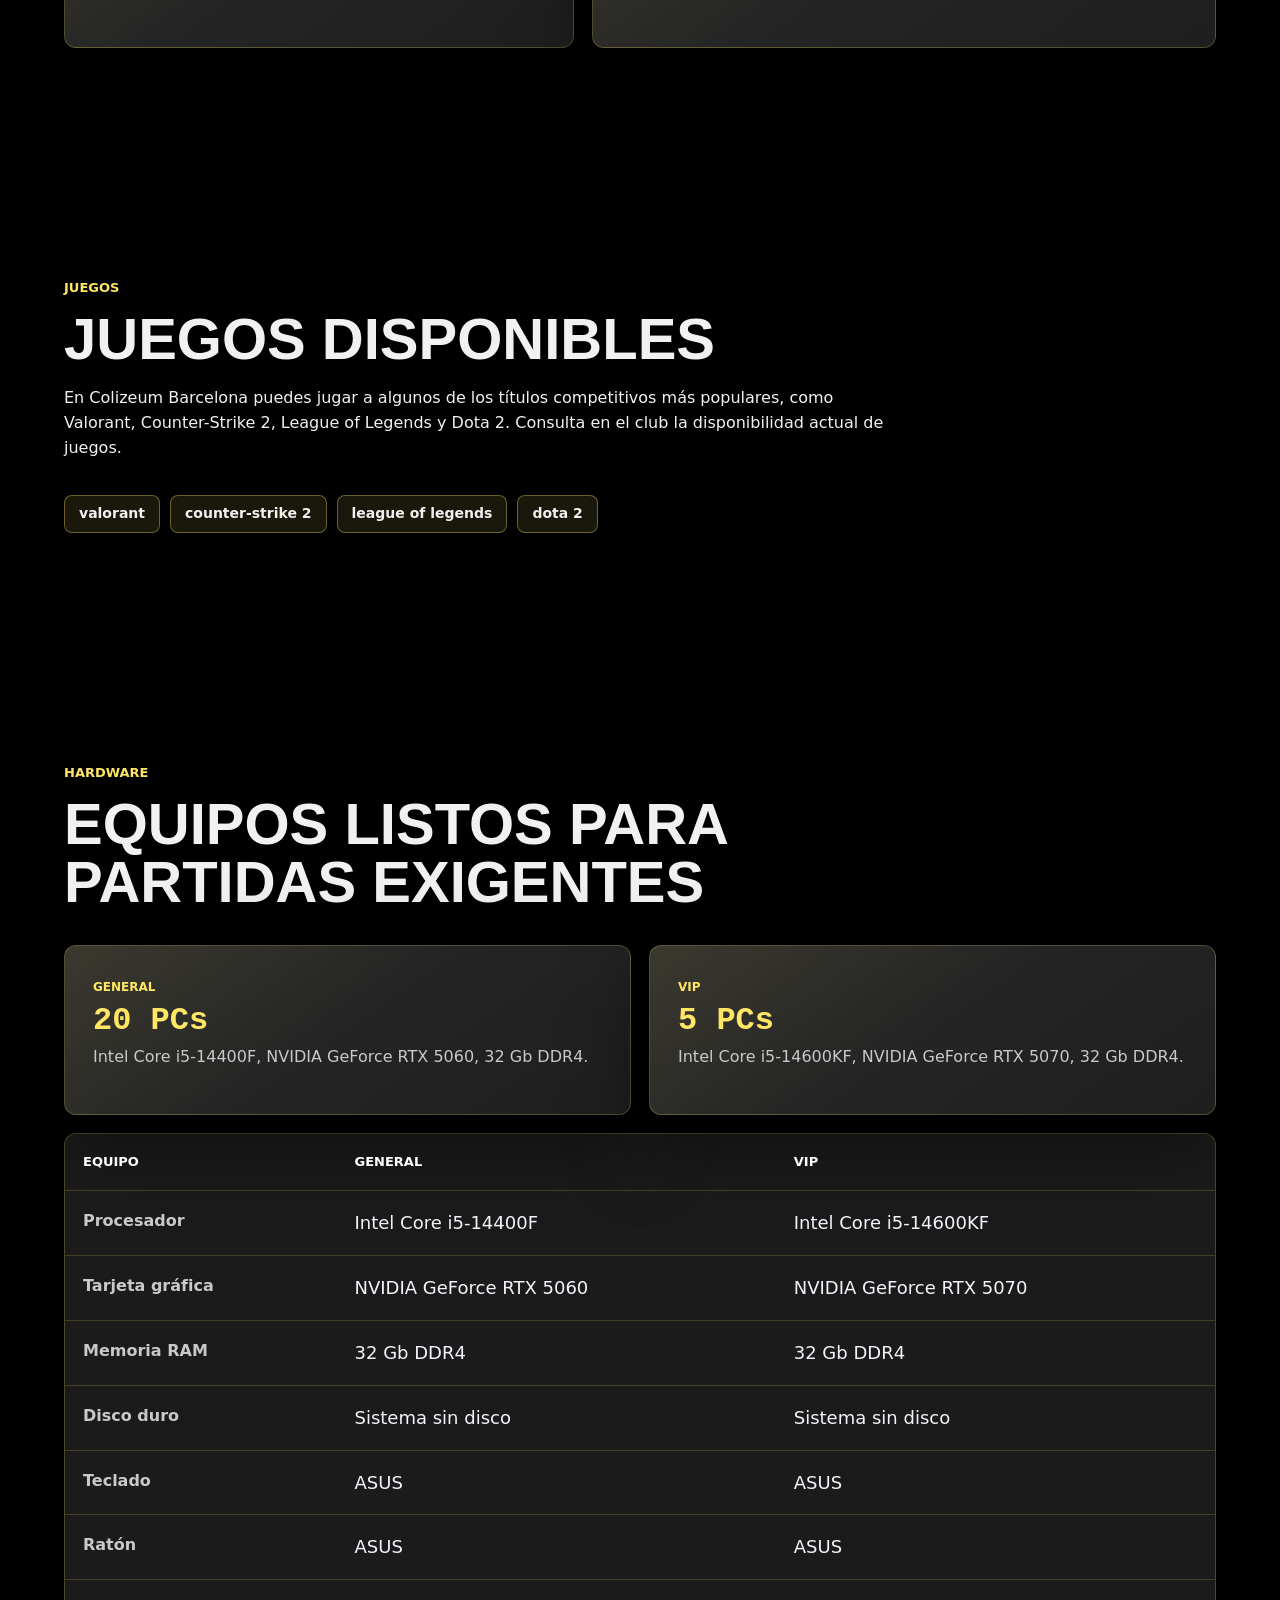
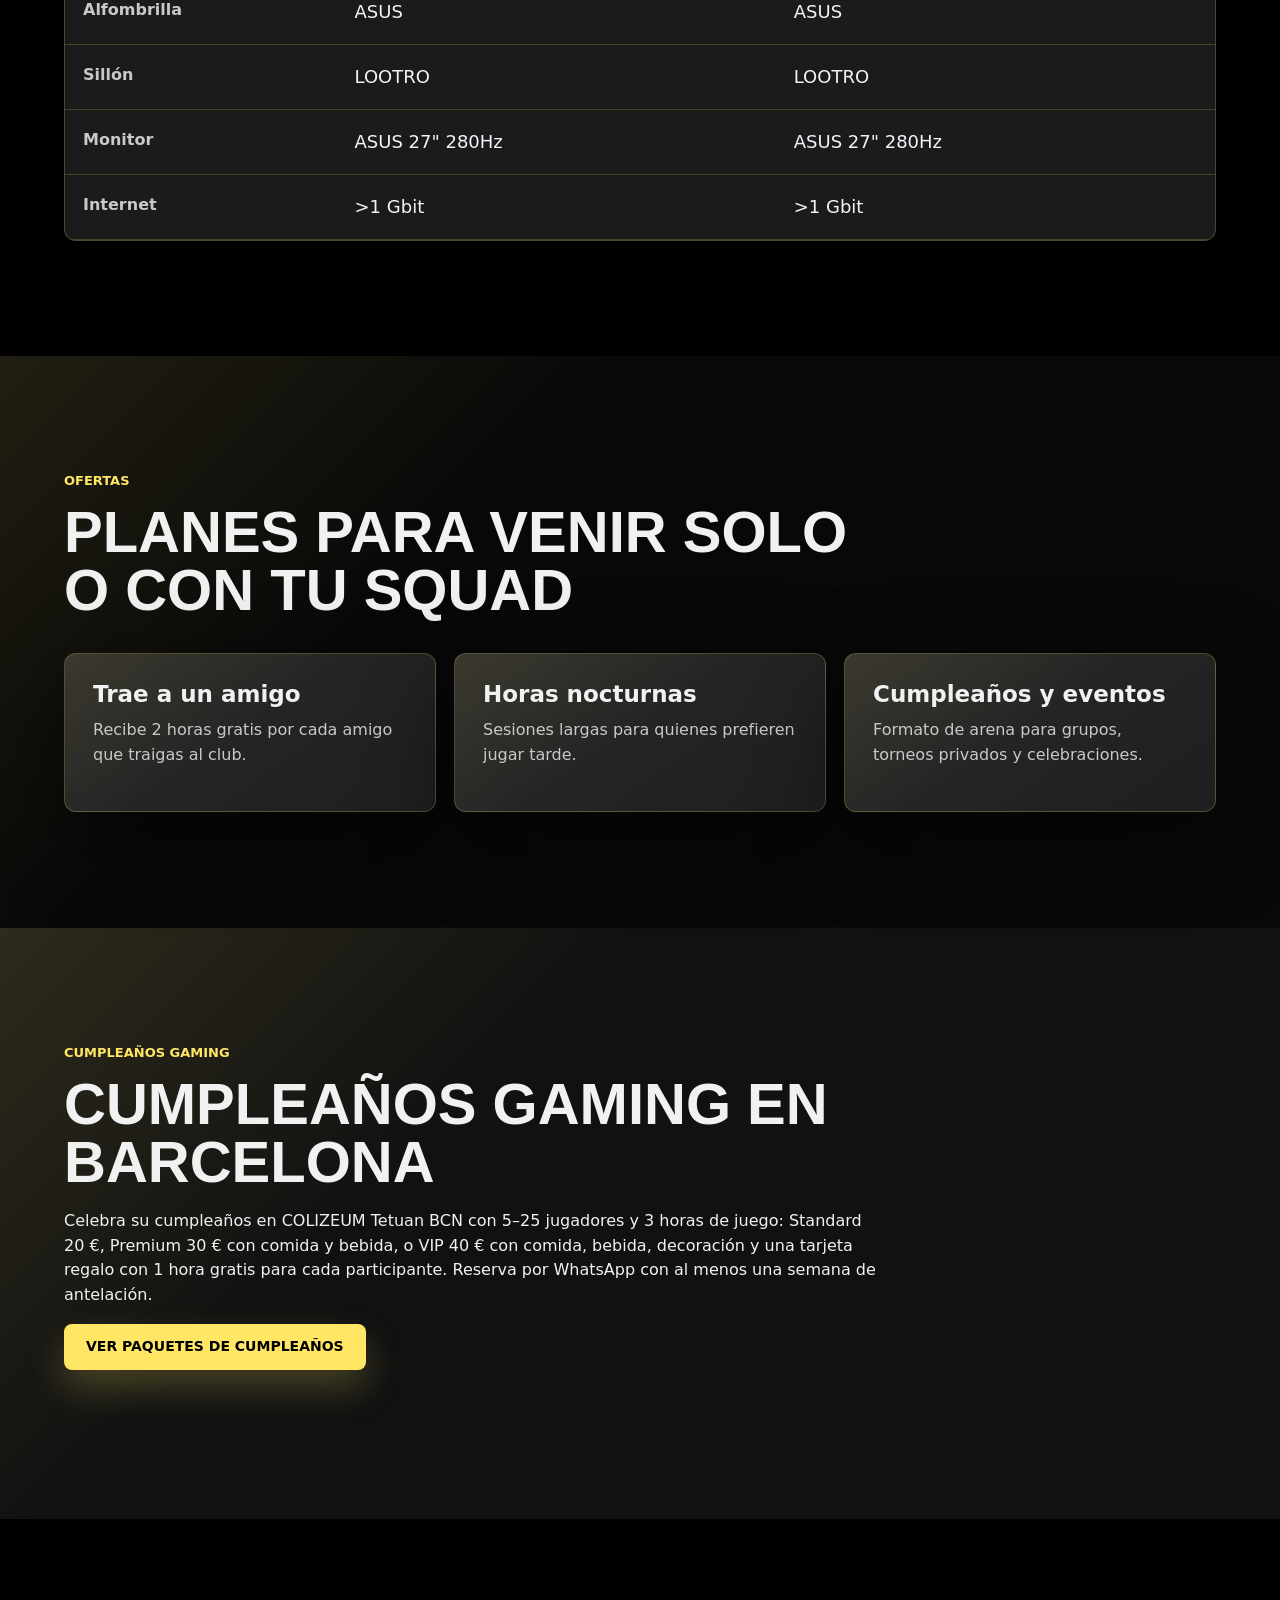
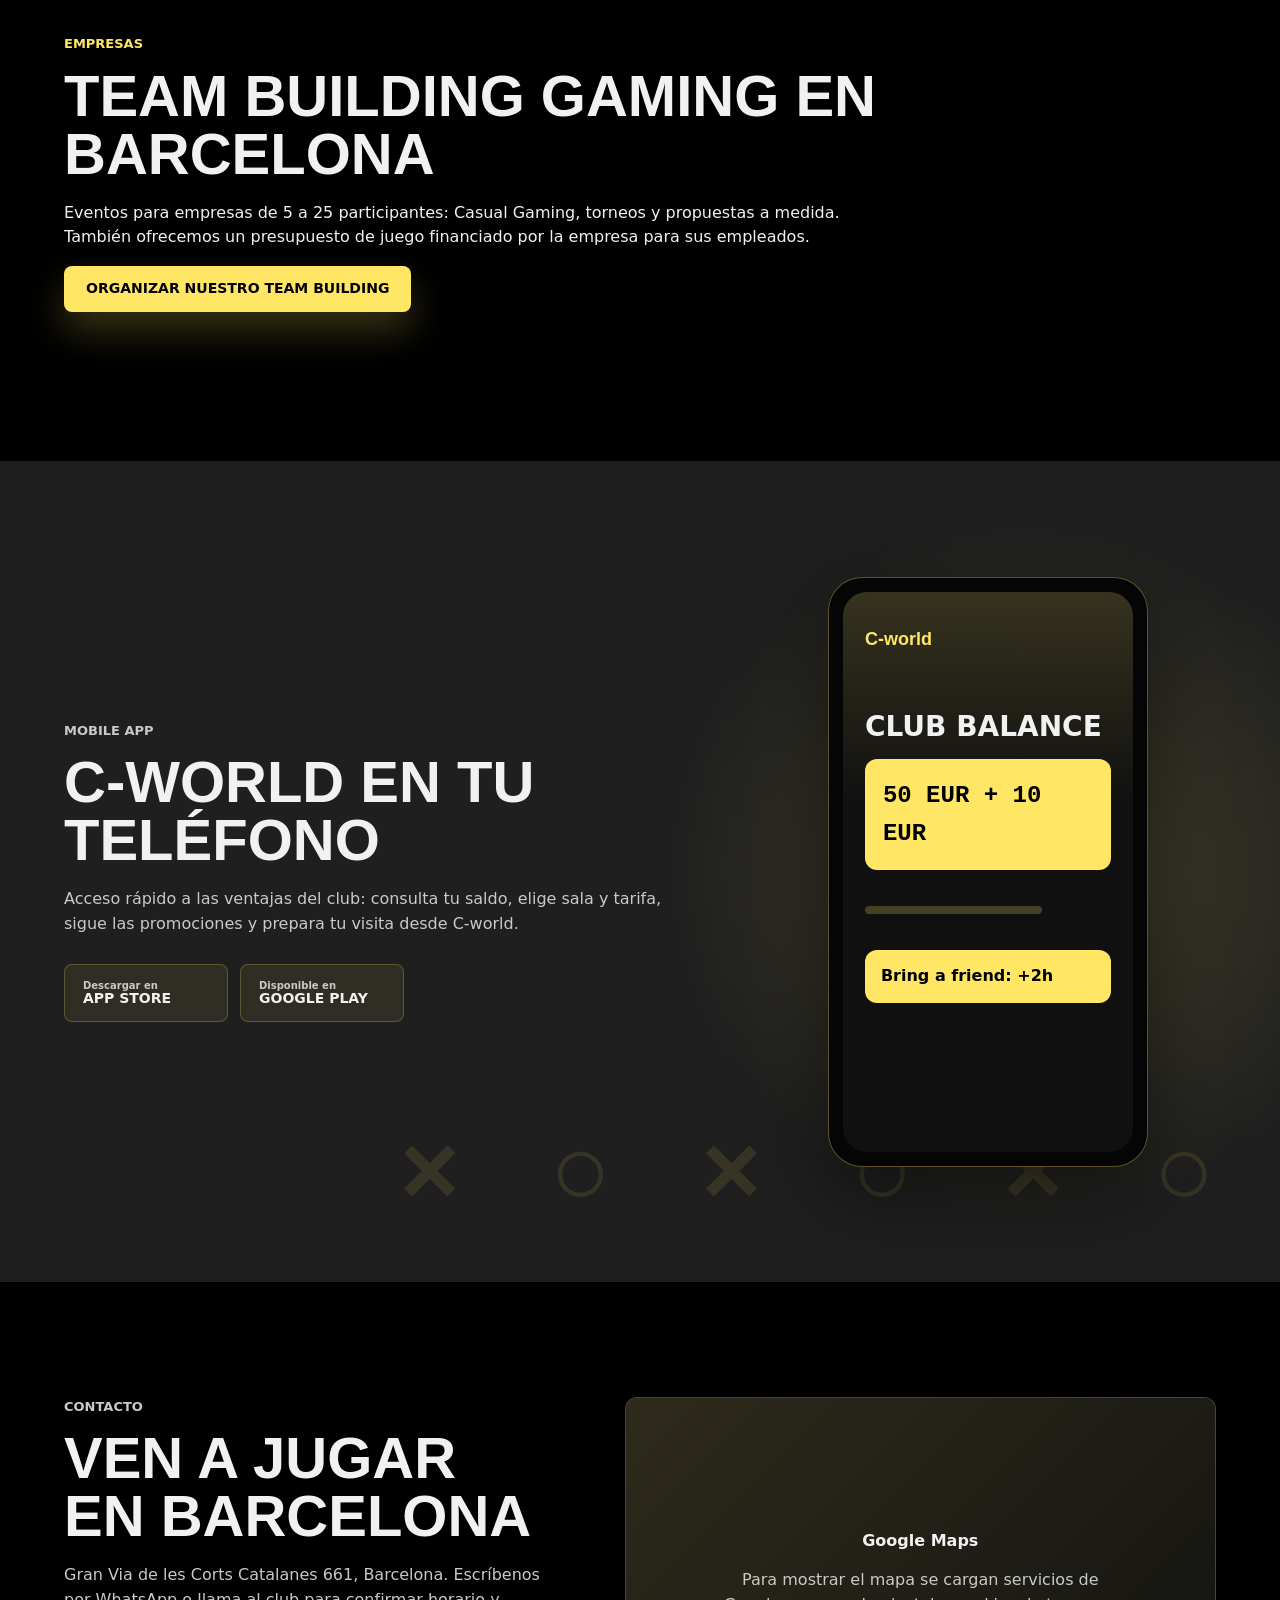
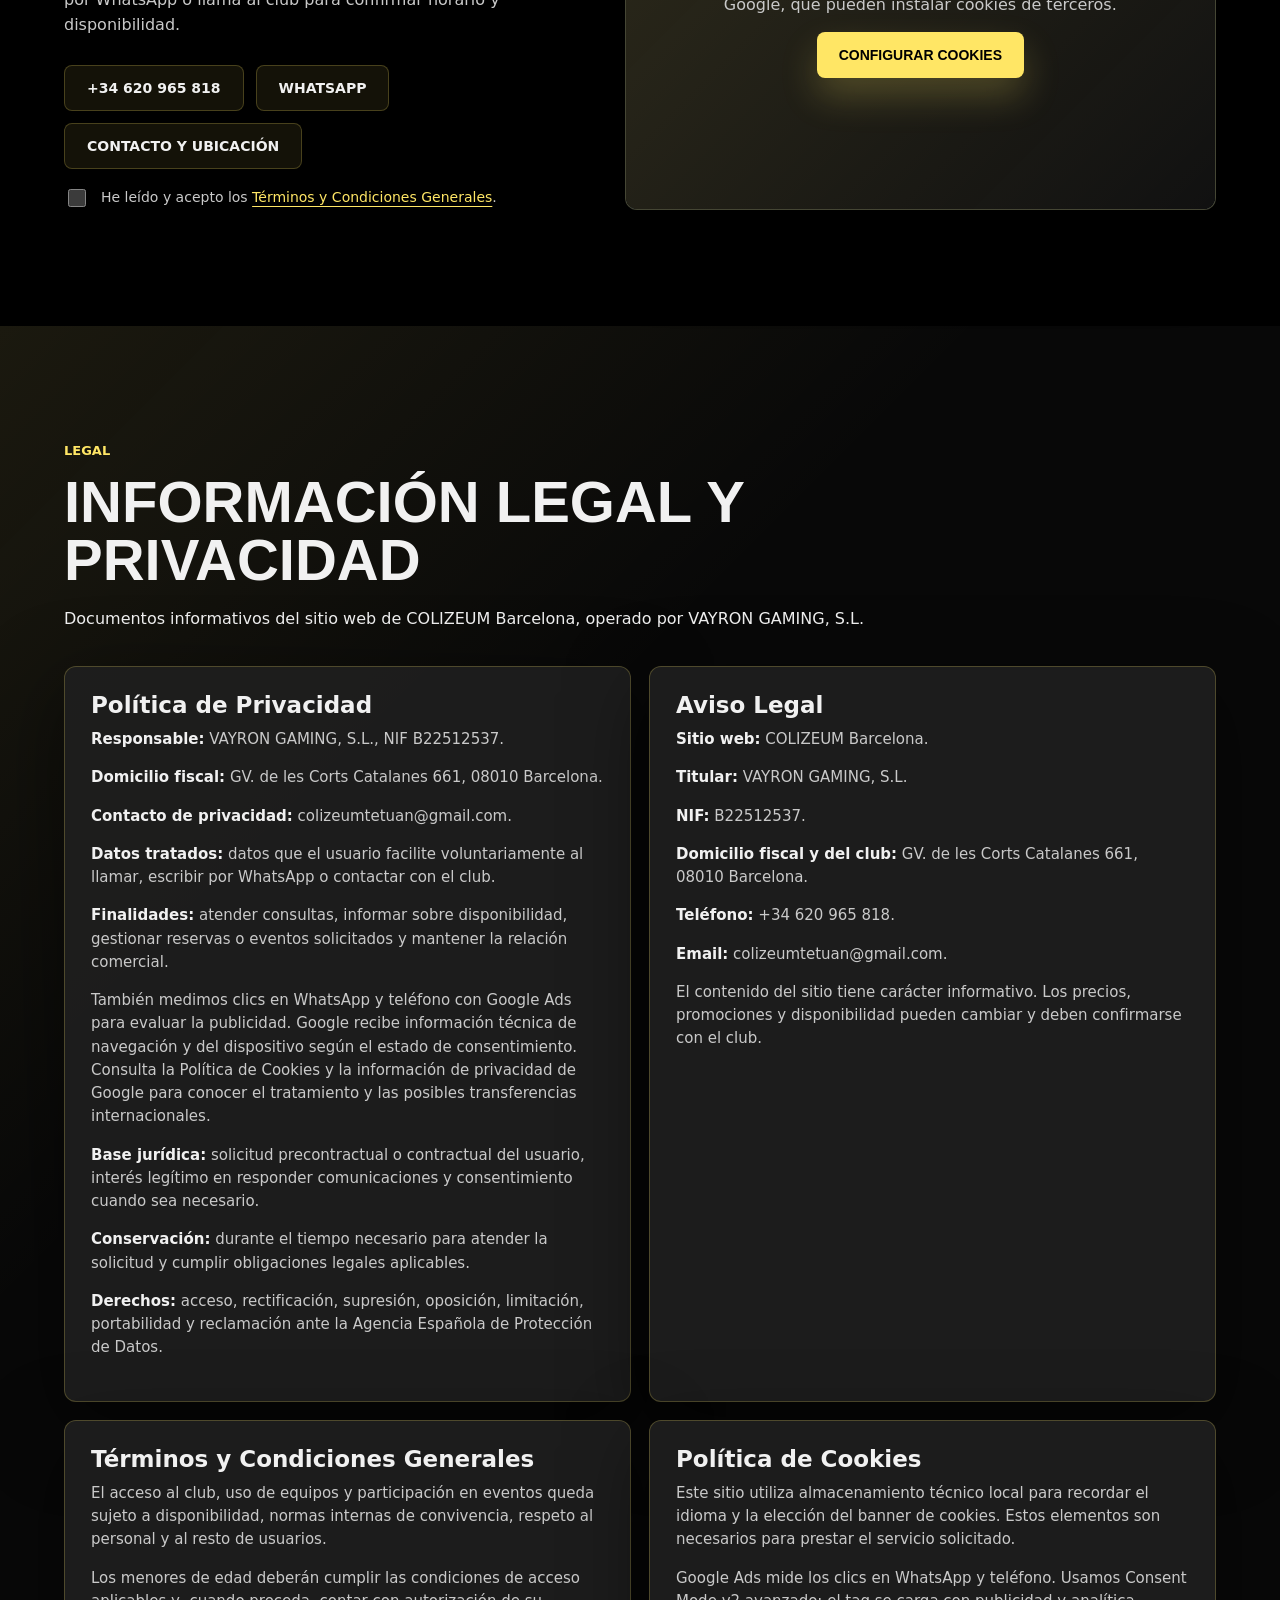
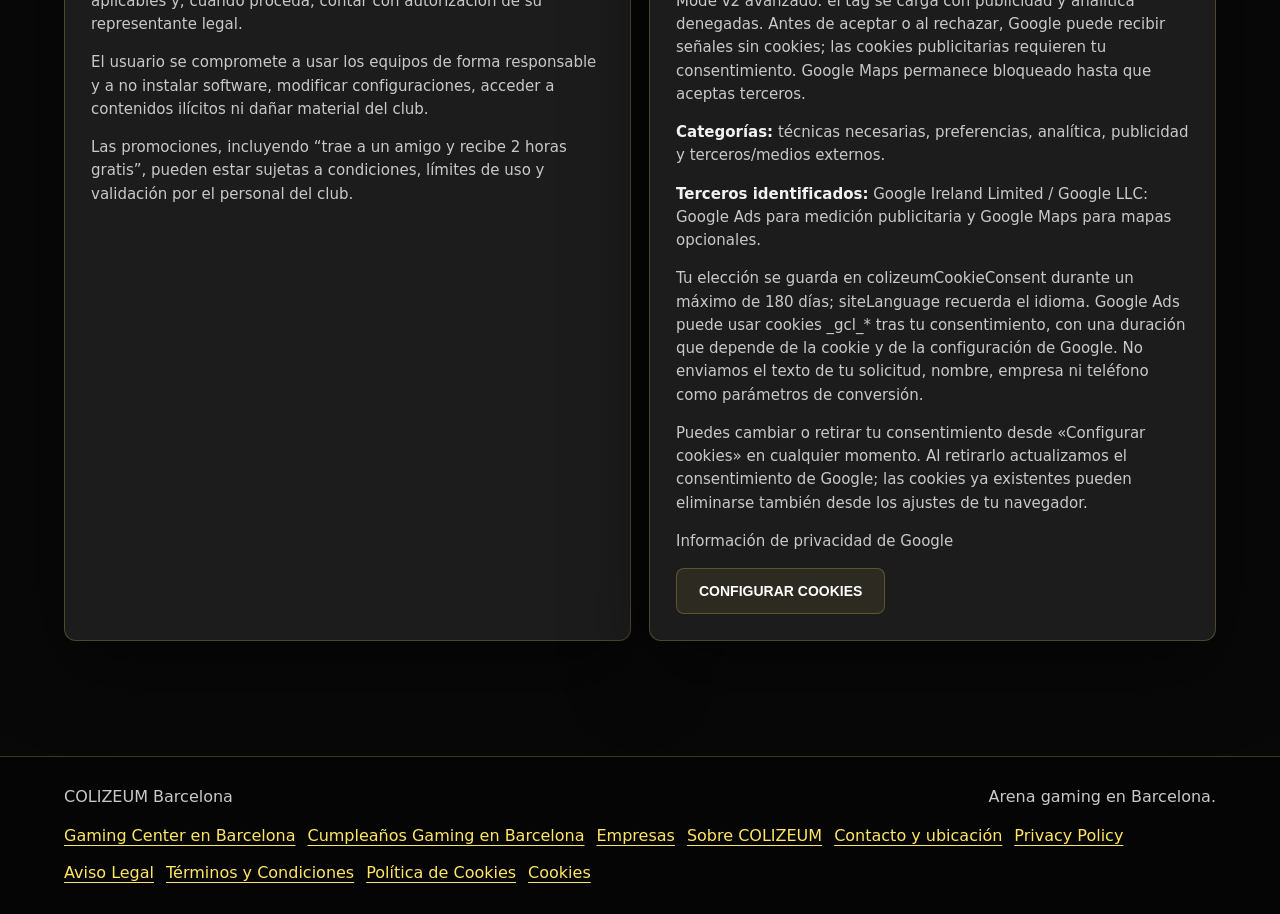
==== commit fb0dbd1f: "Add Google Ads click conversions and Consent Mode v2" ====
--- a/index.html
+++ b/index.html
@@ -2,6 +2,8 @@
 <html lang="es">
   <head>
     <meta charset="utf-8">
+    <script src="/google-consent.js?v=20261111"></script>
+    <script async src="https://www.googletagmanager.com/gtag/js?id=AW-17714465396"></script>
     <meta name="viewport" content="width=device-width, initial-scale=1, viewport-fit=cover">
     <title>Gaming Center en Barcelona | Colizeum Tetuan Gaming arena E-sports</title>
     <meta
@@ -15,7 +17,7 @@
     <link rel="canonical" href="https://colizeumbarcelona.com/">
     <link rel="icon" href="/assets/colizeum-mark.svg" type="image/svg+xml">
     <link rel="preload" href="assets/barcelona-club-photo.png" as="image">
-    <link rel="stylesheet" href="styles.css?v=corporate-20261108">
+    <link rel="stylesheet" href="styles.css?v=mobile-20261108">
   </head>
   <body data-page="home">
     <header class="site-header">
@@ -441,6 +443,7 @@
             <p><strong>Contacto de privacidad:</strong> <a href="mailto:colizeumtetuan@gmail.com">colizeumtetuan@gmail.com</a>.</p>
             <p><strong>Datos tratados:</strong> datos que el usuario facilite voluntariamente al llamar, escribir por WhatsApp o contactar con el club.</p>
             <p><strong>Finalidades:</strong> atender consultas, informar sobre disponibilidad, gestionar reservas o eventos solicitados y mantener la relación comercial.</p>
+            <p>También medimos clics en WhatsApp y teléfono con Google Ads para evaluar la publicidad. Google recibe información técnica de navegación y del dispositivo según el estado de consentimiento. Consulta la Política de Cookies y la información de privacidad de Google para conocer el tratamiento y las posibles transferencias internacionales.</p>
             <p><strong>Base jurídica:</strong> solicitud precontractual o contractual del usuario, interés legítimo en responder comunicaciones y consentimiento cuando sea necesario.</p>
             <p><strong>Conservación:</strong> durante el tiempo necesario para atender la solicitud y cumplir obligaciones legales aplicables.</p>
             <p><strong>Derechos:</strong> acceso, rectificación, supresión, oposición, limitación, portabilidad y reclamación ante la Agencia Española de Protección de Datos.</p>
@@ -465,9 +468,12 @@
           <article id="cookies">
             <h3>Política de Cookies</h3>
             <p>Este sitio utiliza almacenamiento técnico local para recordar el idioma y la elección del banner de cookies. Estos elementos son necesarios para prestar el servicio solicitado.</p>
-            <p>Las cookies o servicios no necesarios, como la carga de Google Maps, quedan bloqueados hasta que el usuario los acepte en el panel de configuración.</p>
-            <p><strong>Categorías:</strong> técnicas necesarias, preferencias, analíticas y terceros/medios externos.</p>
-            <p><strong>Terceros identificados:</strong> Google Maps, solo si el usuario acepta la categoría de terceros o pulsa una acción que lo habilite.</p>
+            <p>Google Ads mide los clics en WhatsApp y teléfono. Usamos Consent Mode v2 avanzado: el tag se carga con publicidad y analítica denegadas. Antes de aceptar o al rechazar, Google puede recibir señales sin cookies; las cookies publicitarias requieren tu consentimiento. Google Maps permanece bloqueado hasta que aceptas terceros.</p>
+            <p><strong>Categorías:</strong> técnicas necesarias, preferencias, analítica, publicidad y terceros/medios externos.</p>
+            <p><strong>Terceros identificados:</strong> Google Ireland Limited / Google LLC: Google Ads para medición publicitaria y Google Maps para mapas opcionales.</p>
+            <p>Tu elección se guarda en colizeumCookieConsent durante un máximo de 180 días; siteLanguage recuerda el idioma. Google Ads puede usar cookies _gcl_* tras tu consentimiento, con una duración que depende de la cookie y de la configuración de Google. No enviamos el texto de tu solicitud, nombre, empresa ni teléfono como parámetros de conversión.</p>
+            <p>Puedes cambiar o retirar tu consentimiento desde «Configurar cookies» en cualquier momento. Al retirarlo actualizamos el consentimiento de Google; las cookies ya existentes pueden eliminarse también desde los ajustes de tu navegador.</p>
+            <p><a href="https://business.safety.google/privacy/" target="_blank" rel="noopener noreferrer">Información de privacidad de Google</a></p>
             <button type="button" class="button ghost" data-cookie-open>Configurar cookies</button>
           </article>
         </div>
@@ -547,9 +553,9 @@
       <div class="cookie-copy">
         <strong id="cookie-title">Configuración de cookies</strong>
         <p>
-          Usamos cookies técnicas necesarias y, solo con tu consentimiento, cookies
-          opcionales para preferencias, analítica y servicios de terceros como Google Maps.
+          Usamos almacenamiento técnico y Google Ads para medir los clics en WhatsApp y teléfono. Las cookies de publicidad y analítica requieren tu consentimiento. Google puede recibir señales sin cookies antes de aceptar o al rechazar. Google Maps solo se carga si aceptas terceros.
         </p>
+        <a href="/#cookies">Política de Cookies</a>
       </div>
       <div class="cookie-actions">
         <button type="button" class="button ghost" data-cookie-reject>Rechazar</button>
@@ -567,7 +573,11 @@
         </label>
         <label>
           <input type="checkbox" name="analytics">
-          <span>Analítica <small>Medición agregada de visitas si se instala una herramienta en el futuro.</small></span>
+          <span>Analítica <small>Permitir almacenamiento para medición analítica de Google.</small></span>
+        </label>
+        <label>
+          <input type="checkbox" name="marketing">
+          <span>Publicidad: Google Ads</span>
         </label>
         <label>
           <input type="checkbox" name="thirdParty">
@@ -579,6 +589,7 @@
       </form>
     </div>
 
-    <script src="script.js?v=birthday-packages-20261108"></script>
+    <script src="script.js?v=ads-20261111"></script>
+    <script src="/google-ads.js?v=20261111"></script>
   </body>
 </html>
--- a/styles.css
+++ b/styles.css
@@ -1200,6 +1200,11 @@
 }
 
 @media (max-width: 620px) {
+  .legal-section h2 {
+    font-size: 28px;
+    overflow-wrap: anywhere;
+  }
+
   .site-header {
     min-height: 68px;
     padding: calc(12px + env(safe-area-inset-top, 0px)) max(16px, env(safe-area-inset-right, 0px)) 12px max(16px, env(safe-area-inset-left, 0px));
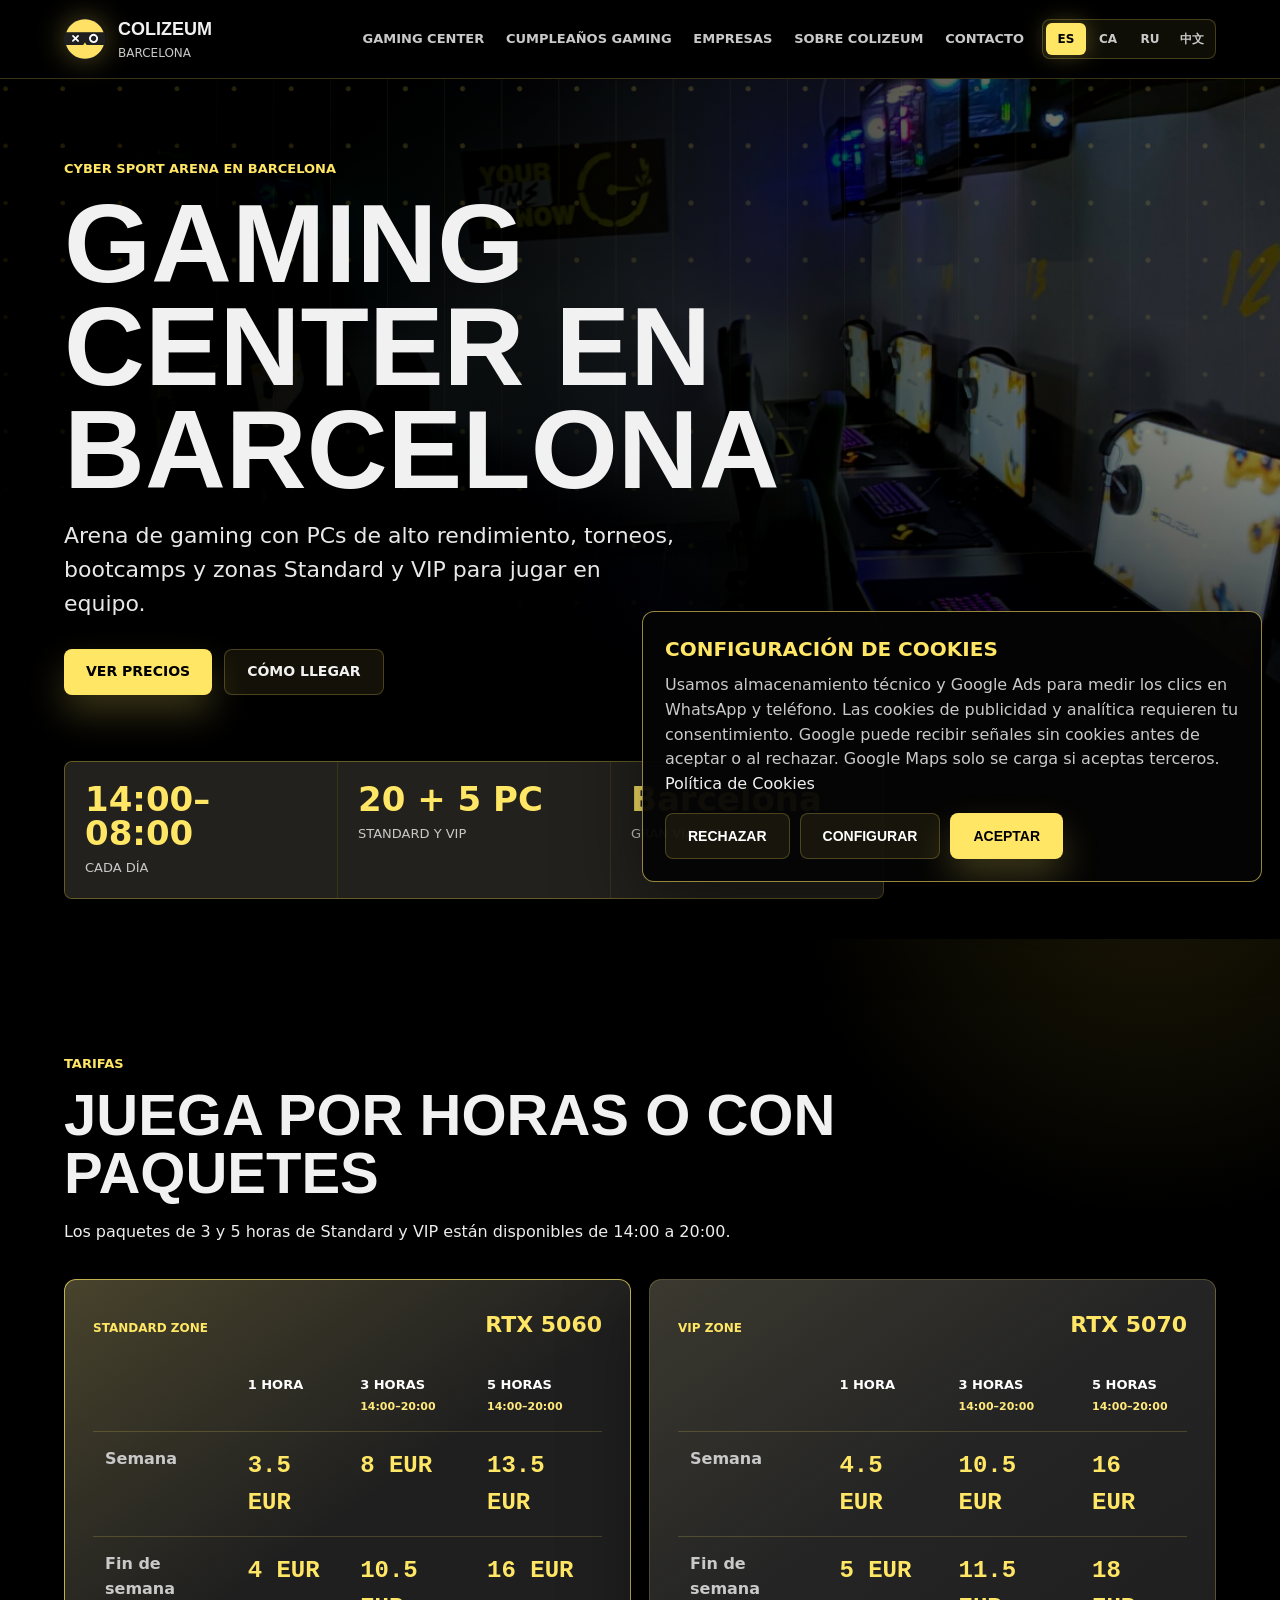
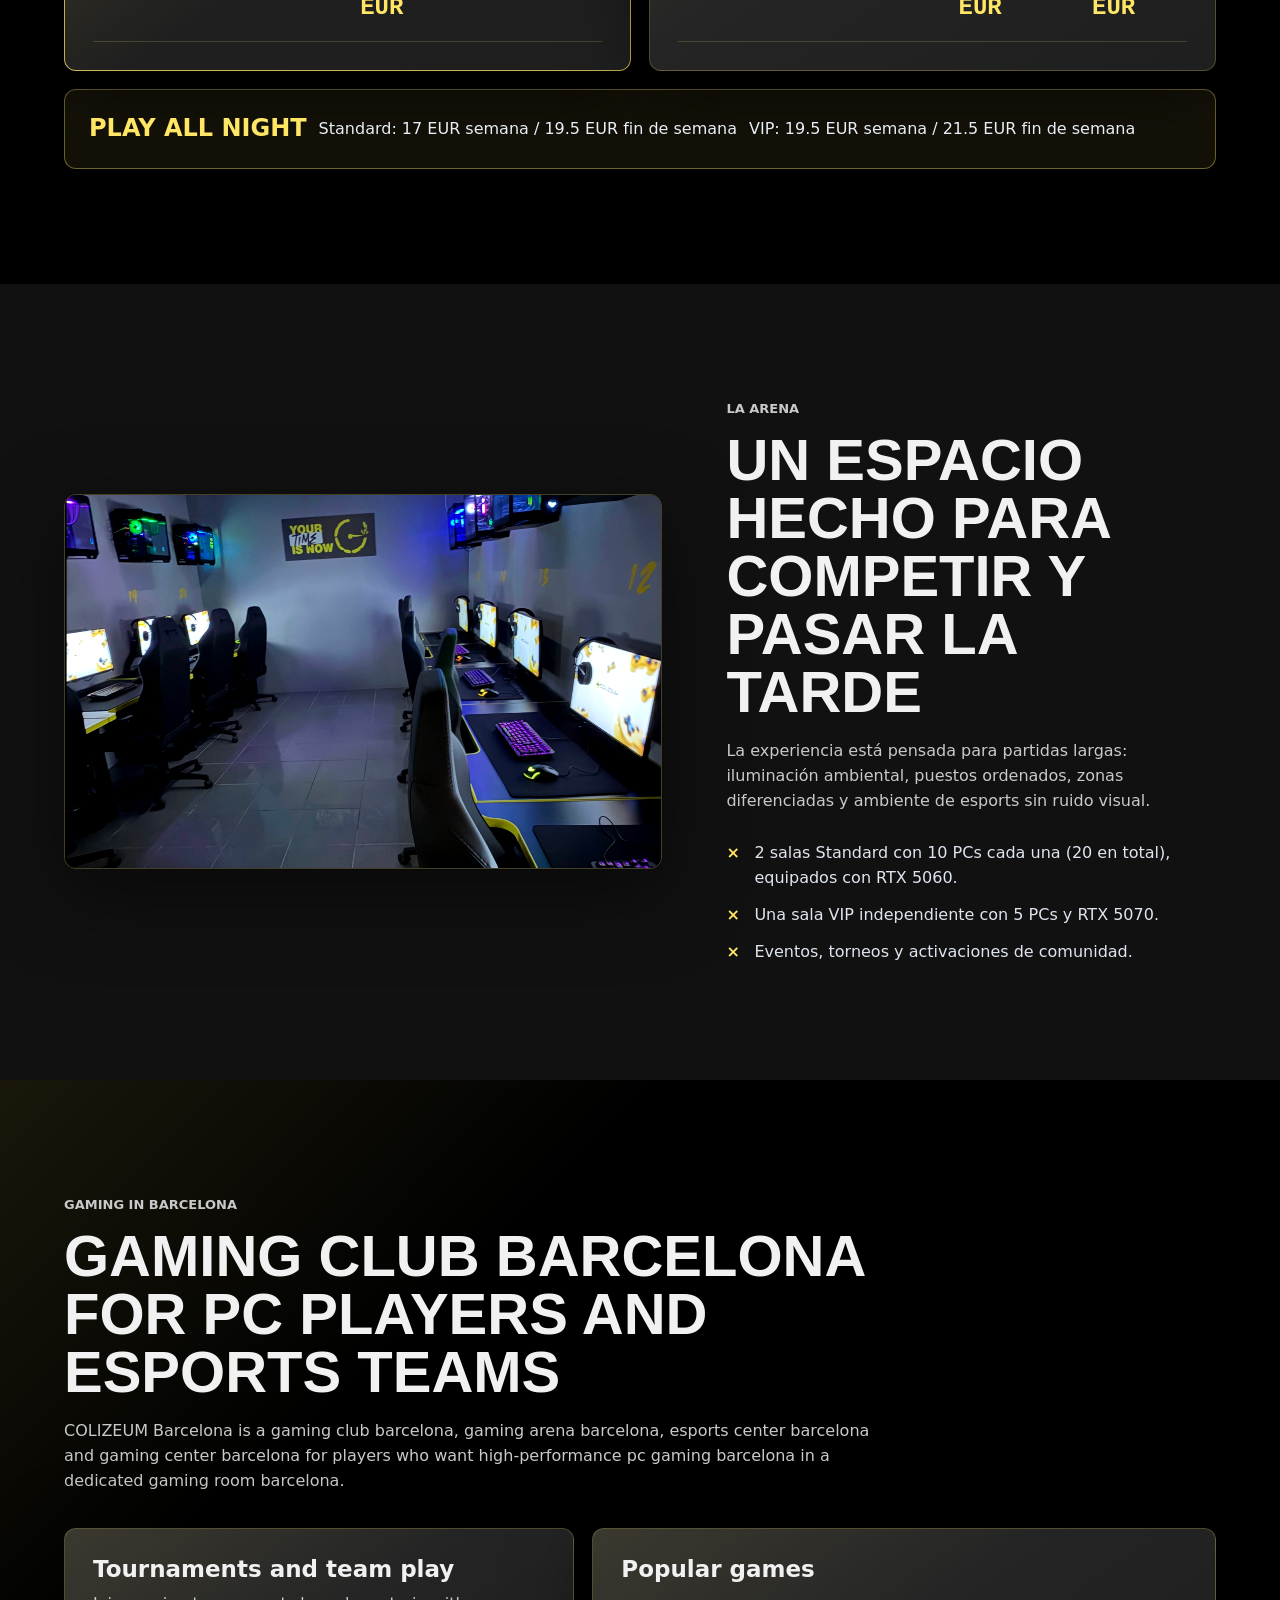
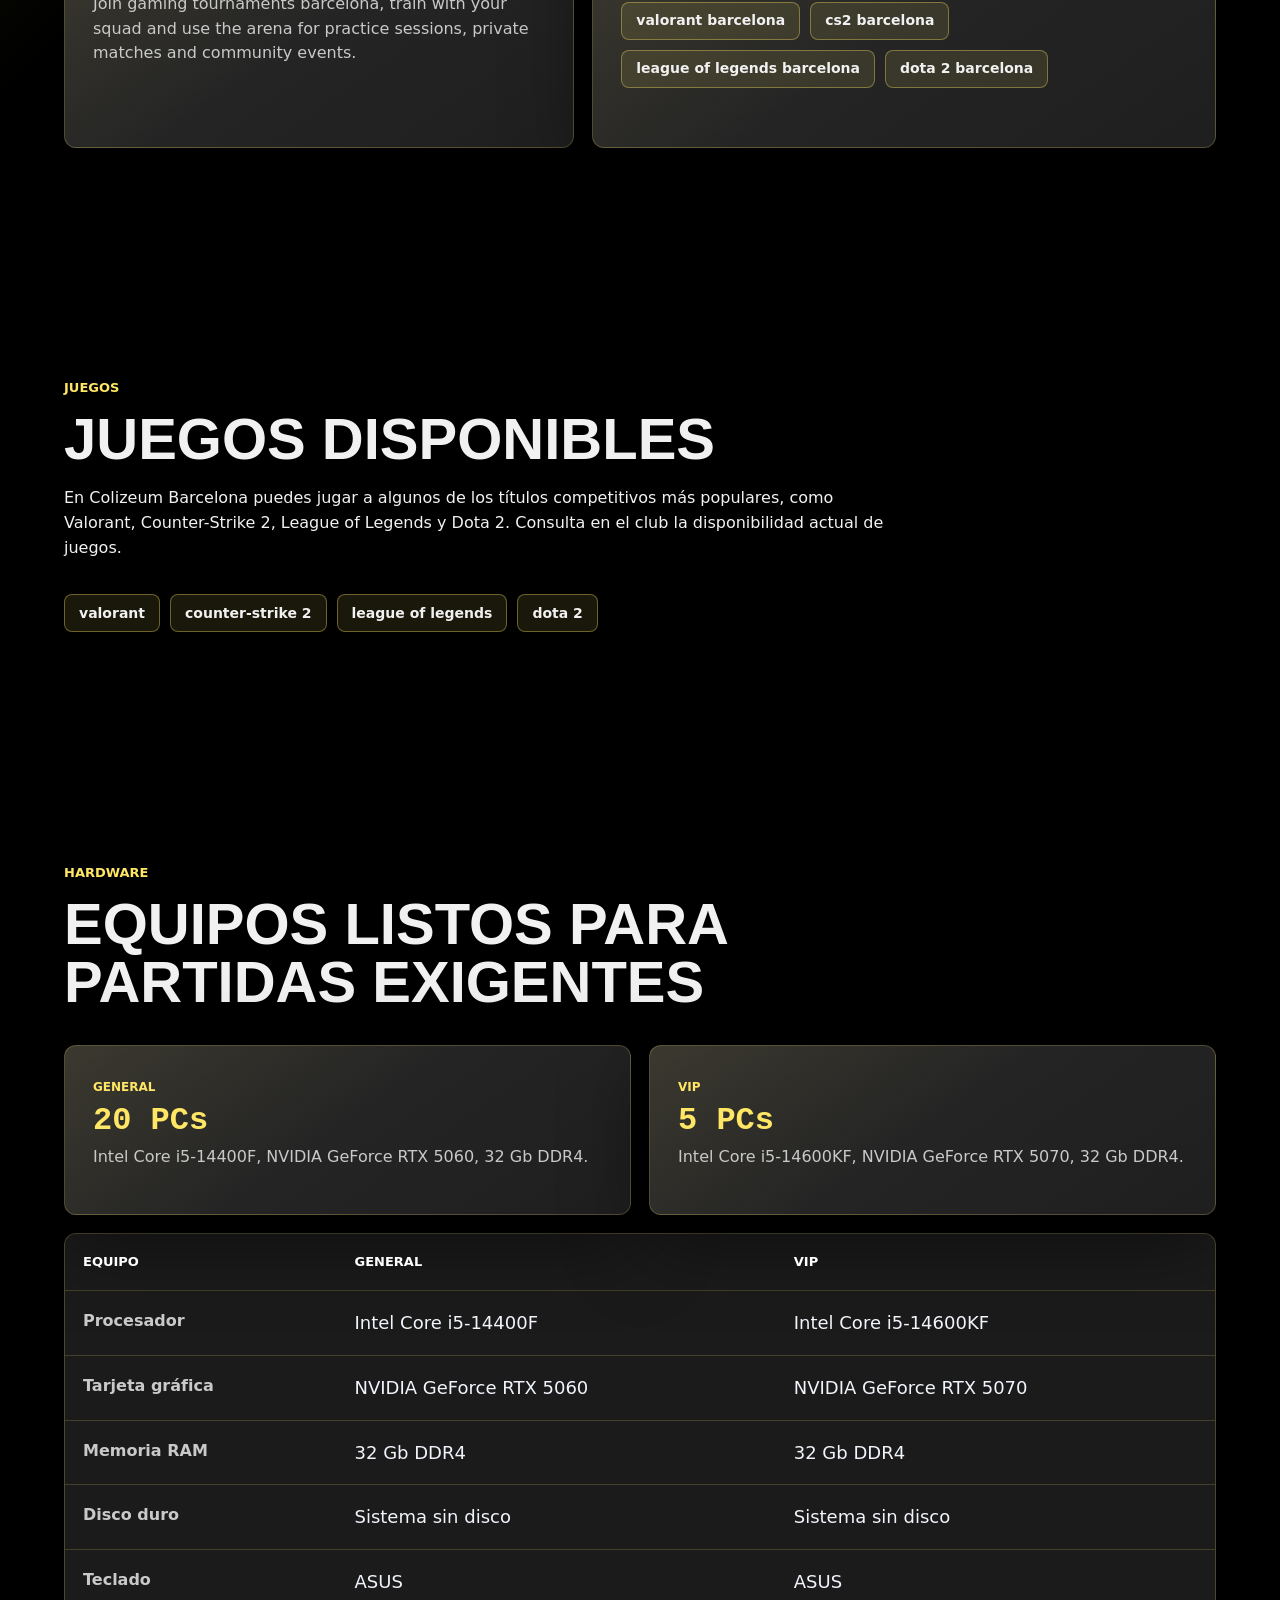
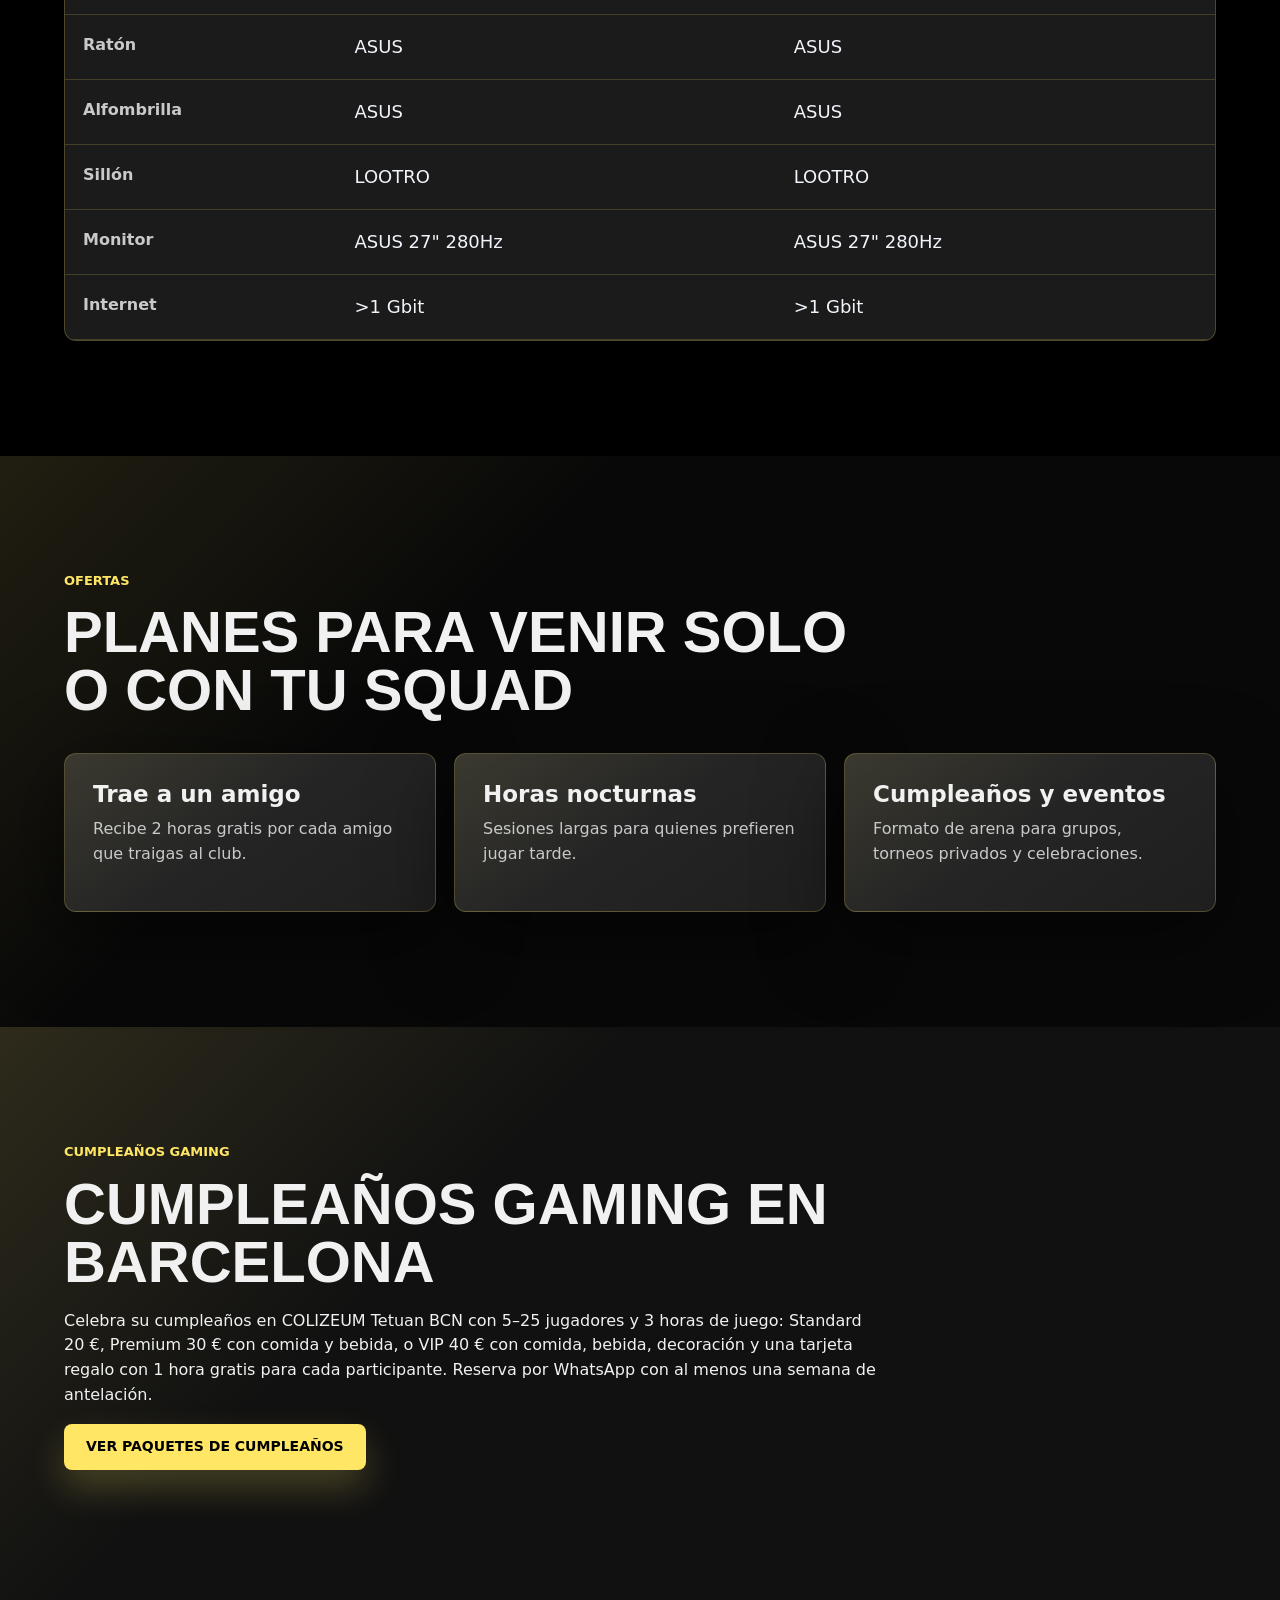
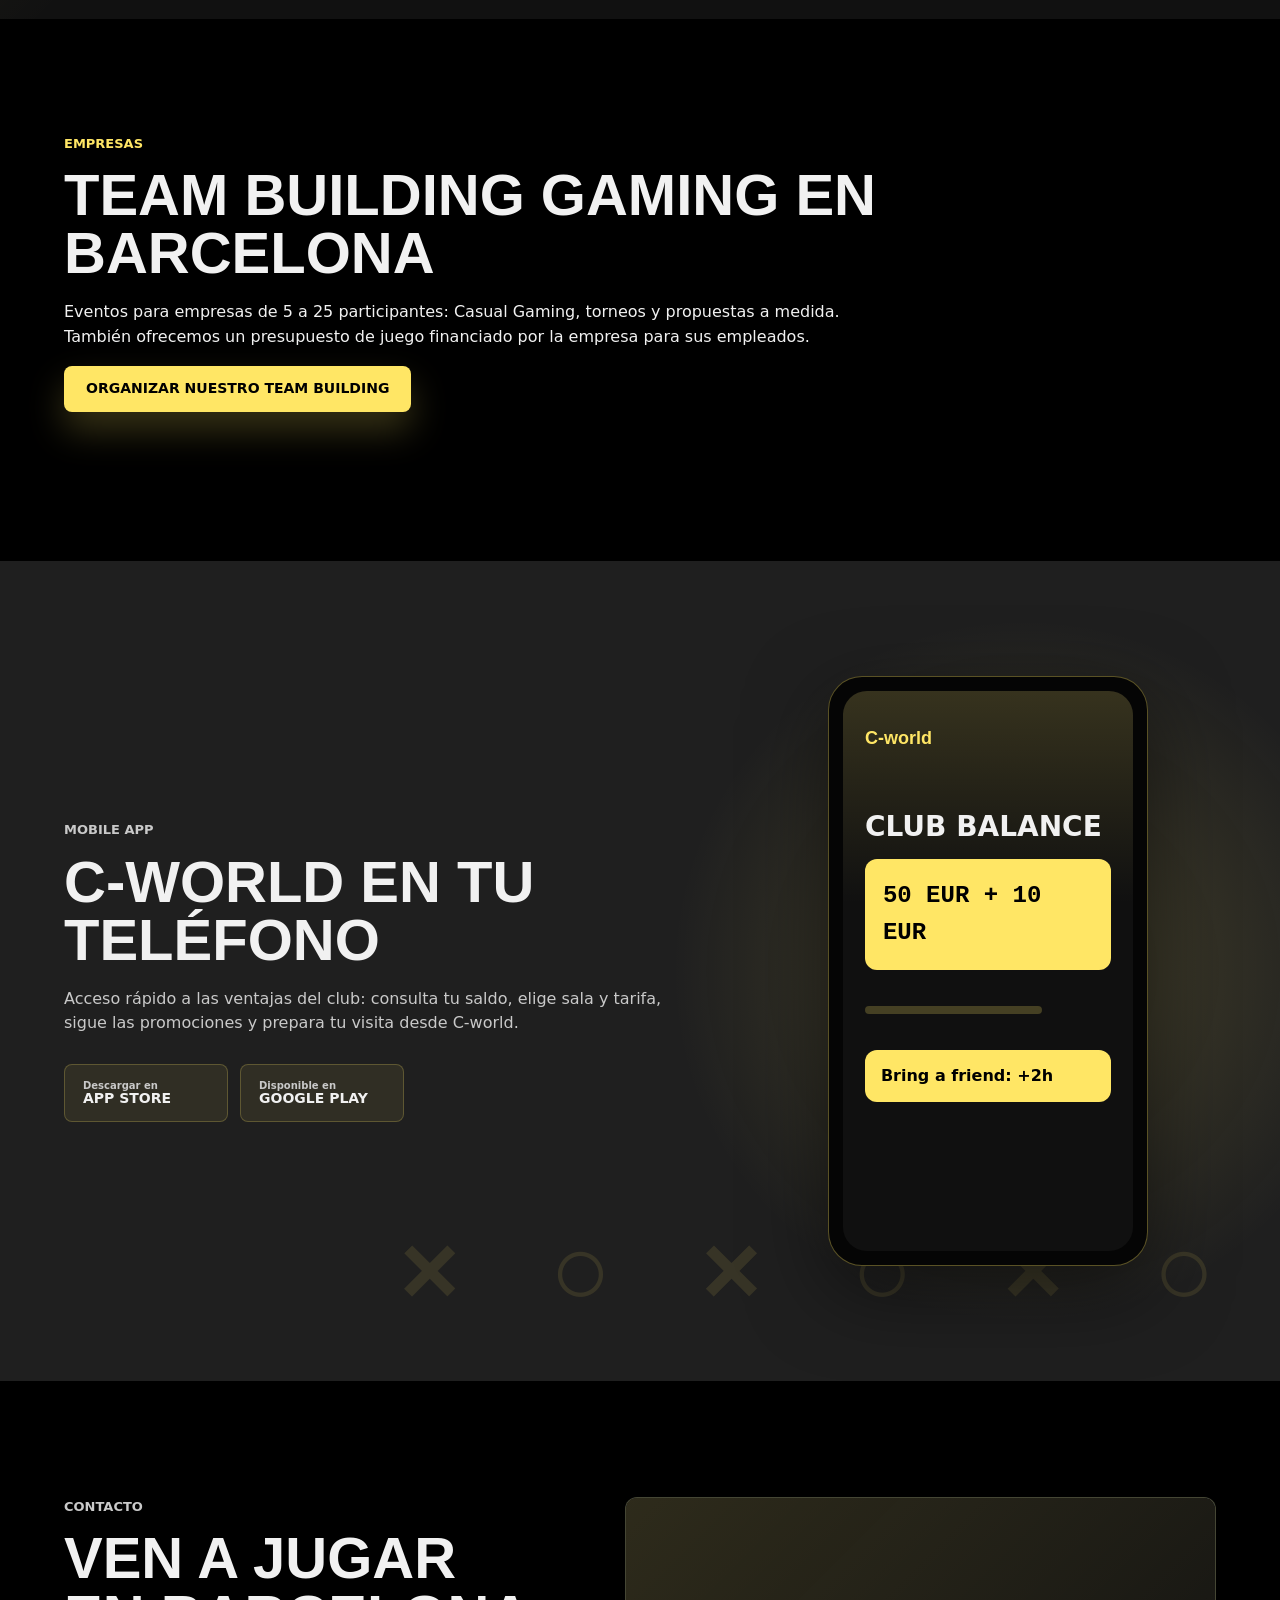
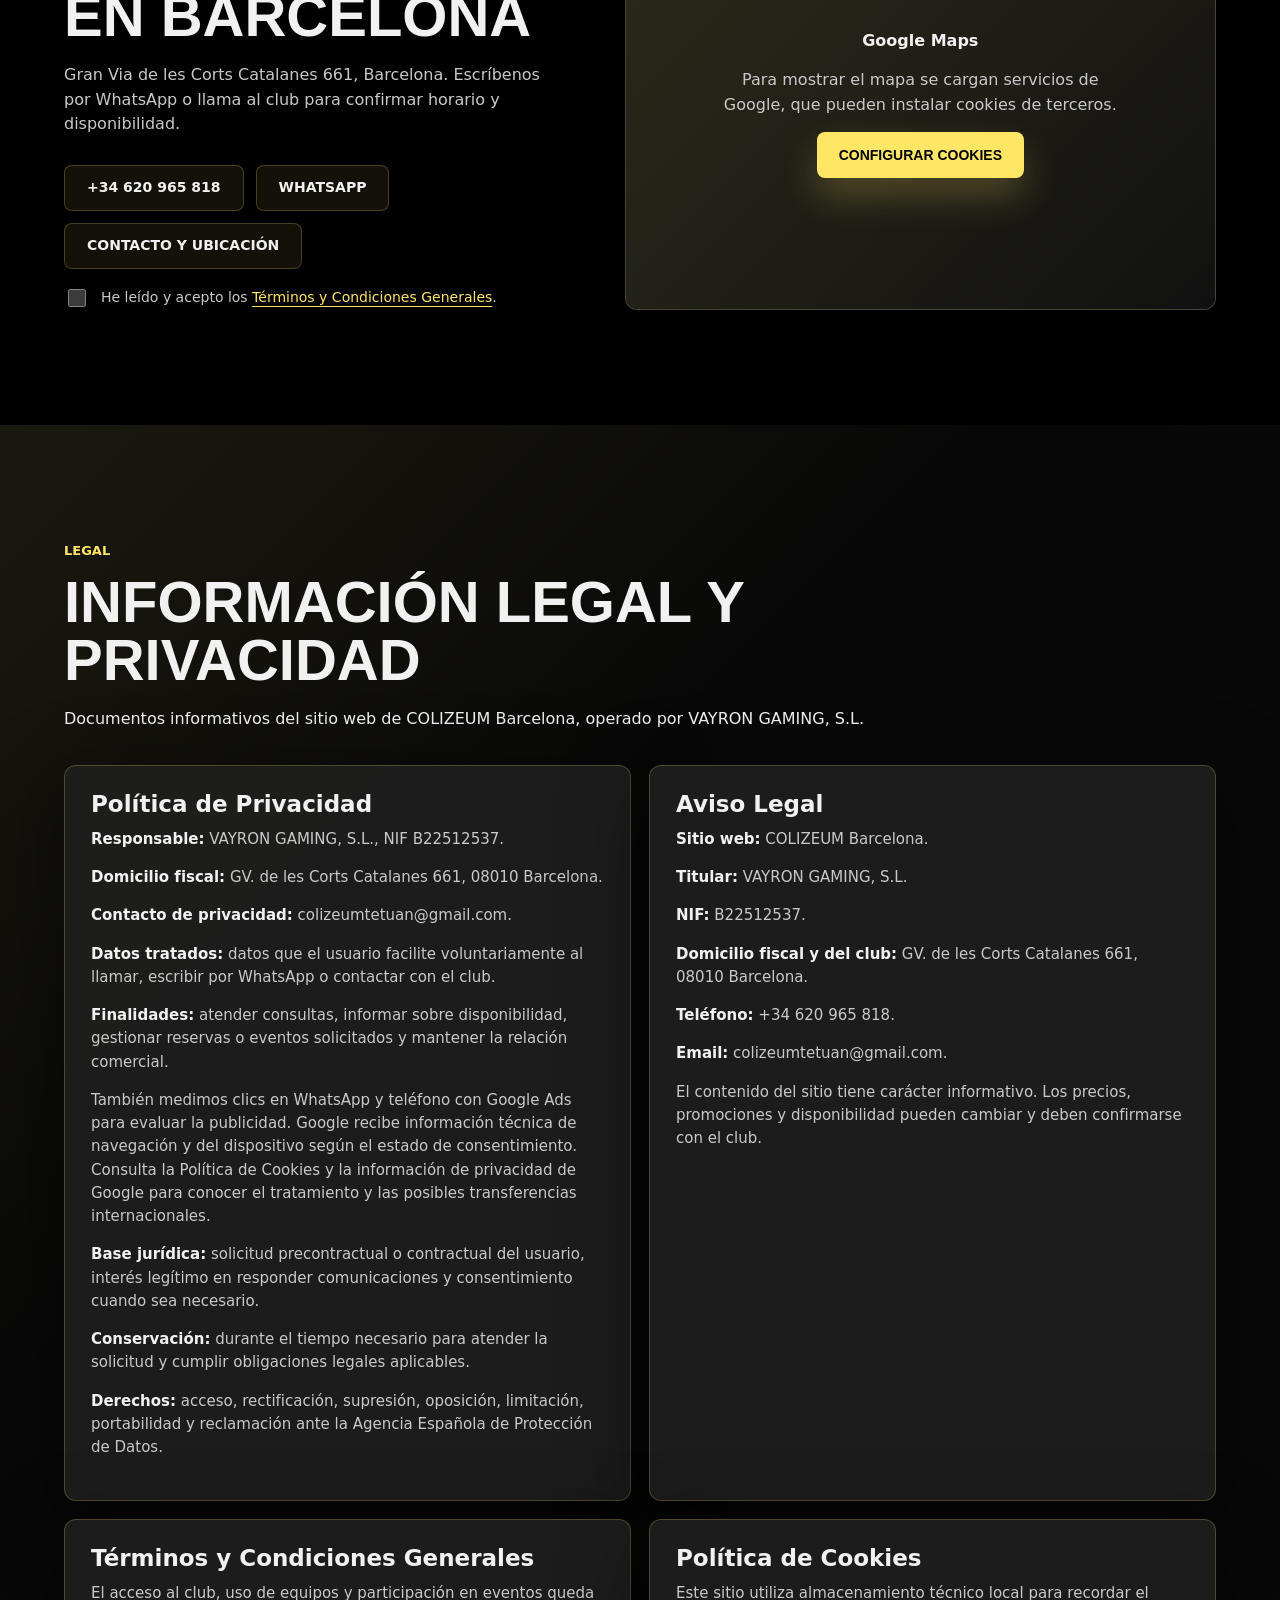
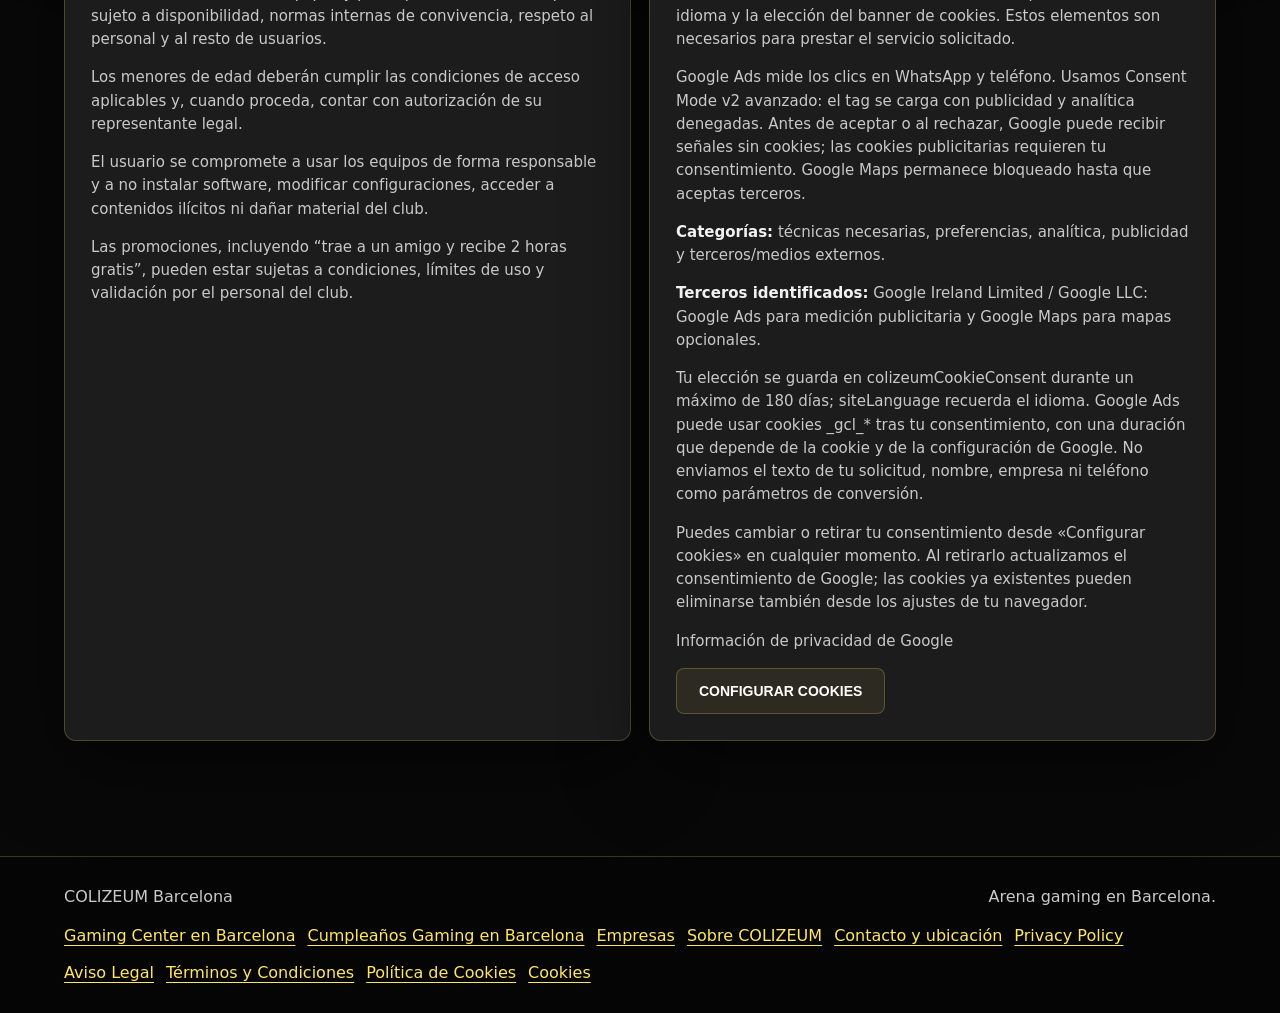
==== commit 848d9045: "Correct package hours and clarify Standard and VIP room layout" ====
--- a/index.html
+++ b/index.html
@@ -72,8 +72,8 @@
         </div>
         <div class="hero-stats" aria-label="Datos clave" data-i18n-attr="aria-label:hero.statsAria">
           <div>
-            <strong>24/7</strong>
-            <span data-i18n="hero.statClub">formato club</span>
+            <strong>14:00–08:00</strong>
+            <span data-i18n="hero.statClub">cada día</span>
           </div>
           <div>
             <strong data-i18n="hero.statPc">20 + 5 PC</strong>
@@ -90,6 +90,7 @@
         <div class="section-head">
           <p class="eyebrow" data-i18n="prices.eyebrow">Tarifas</p>
           <h2 data-i18n="prices.title">Juega por horas o con paquetes</h2>
+          <p data-i18n="prices.packageHours">Los paquetes de 3 y 5 horas de Standard y VIP están disponibles de 14:00 a 20:00.</p>
         </div>
         <div class="pricing-tables">
           <article class="price-table featured">
@@ -102,8 +103,8 @@
                 <tr>
                   <th></th>
                   <th data-i18n="prices.hour1">1 hora</th>
-                  <th><span data-i18n="prices.hours3">3 horas</span><br><small>08:00-20:00</small></th>
-                  <th><span data-i18n="prices.hours5">5 horas</span><br><small>08:00-20:00</small></th>
+                  <th><span data-i18n="prices.hours3">3 horas</span><br><small>14:00–20:00</small></th>
+                  <th><span data-i18n="prices.hours5">5 horas</span><br><small>14:00–20:00</small></th>
                 </tr>
               </thead>
               <tbody>
@@ -133,8 +134,8 @@
                 <tr>
                   <th></th>
                   <th data-i18n="prices.hour1">1 hora</th>
-                  <th><span data-i18n="prices.hours3">3 horas</span><br><small>08:00-20:00</small></th>
-                  <th><span data-i18n="prices.hours5">5 horas</span><br><small>08:00-20:00</small></th>
+                  <th><span data-i18n="prices.hours3">3 horas</span><br><small>14:00–20:00</small></th>
+                  <th><span data-i18n="prices.hours5">5 horas</span><br><small>14:00–20:00</small></th>
                 </tr>
               </thead>
               <tbody>
@@ -173,8 +174,8 @@
             puestos ordenados, zonas diferenciadas y ambiente de esports sin ruido visual.
           </p>
           <ul class="check-list">
-            <li data-i18n="arena.pointStandard">20 PCs en zona Standard con RTX 5060.</li>
-            <li data-i18n="arena.pointVip">5 PCs en zona VIP con RTX 5070.</li>
+            <li data-i18n="arena.pointStandard">2 salas Standard con 10 PCs cada una (20 en total), equipados con RTX 5060.</li>
+            <li data-i18n="arena.pointVip">Una sala VIP independiente con 5 PCs y RTX 5070.</li>
             <li data-i18n="arena.pointEvents">Eventos, torneos y activaciones de comunidad.</li>
           </ul>
         </div>
@@ -524,14 +525,8 @@
               {
                 "@type": "OpeningHoursSpecification",
                 "dayOfWeek": ["Monday", "Tuesday", "Wednesday", "Thursday", "Friday", "Saturday", "Sunday"],
-                "opens": "00:00",
+                "opens": "14:00",
                 "closes": "08:00"
-              },
-              {
-                "@type": "OpeningHoursSpecification",
-                "dayOfWeek": ["Monday", "Tuesday", "Wednesday", "Thursday", "Friday", "Saturday", "Sunday"],
-                "opens": "14:00",
-                "closes": "24:00"
               }
             ]
           },
@@ -589,7 +584,7 @@
       </form>
     </div>
 
-    <script src="script.js?v=ads-20261111"></script>
-    <script src="/google-ads.js?v=20261111"></script>
+    <script src="script.js?v=hours-rooms-20261125"></script>
+    <script src="/google-ads.js?v=bday-20261111"></script>
   </body>
 </html>
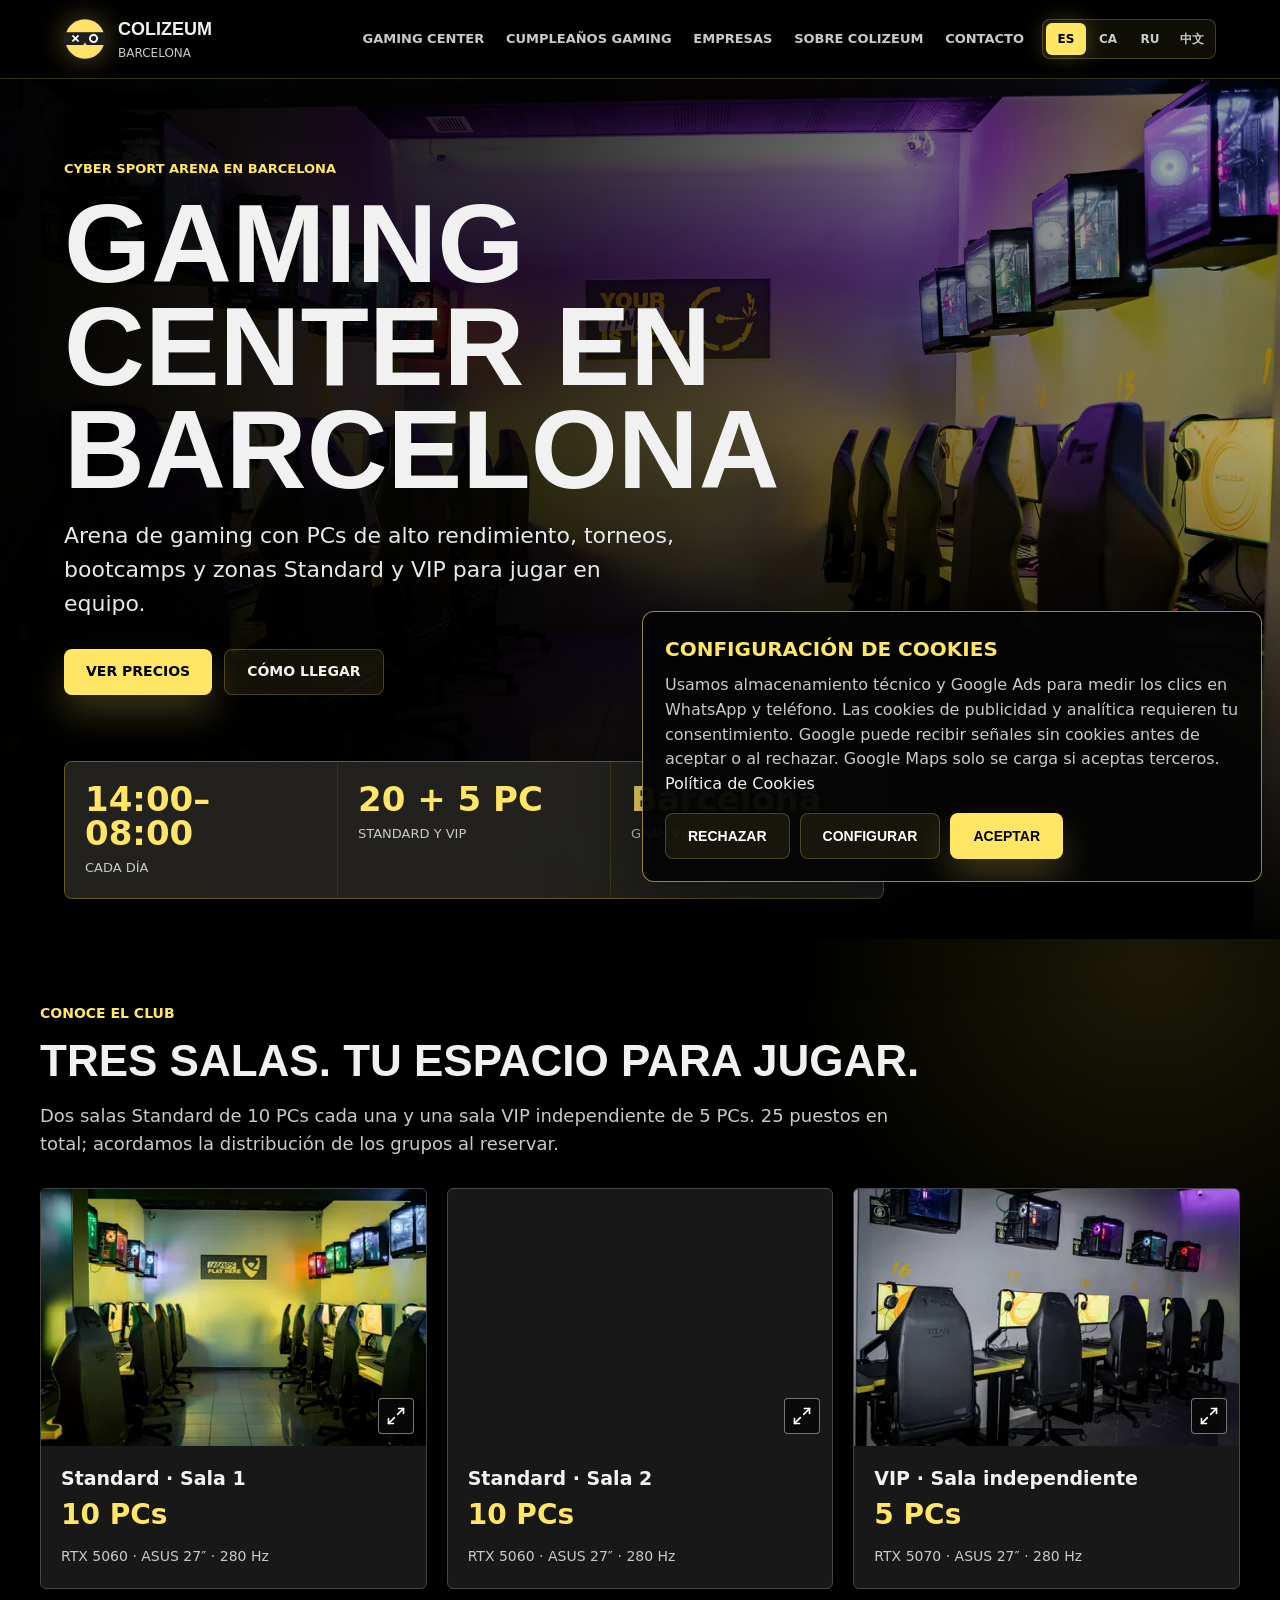
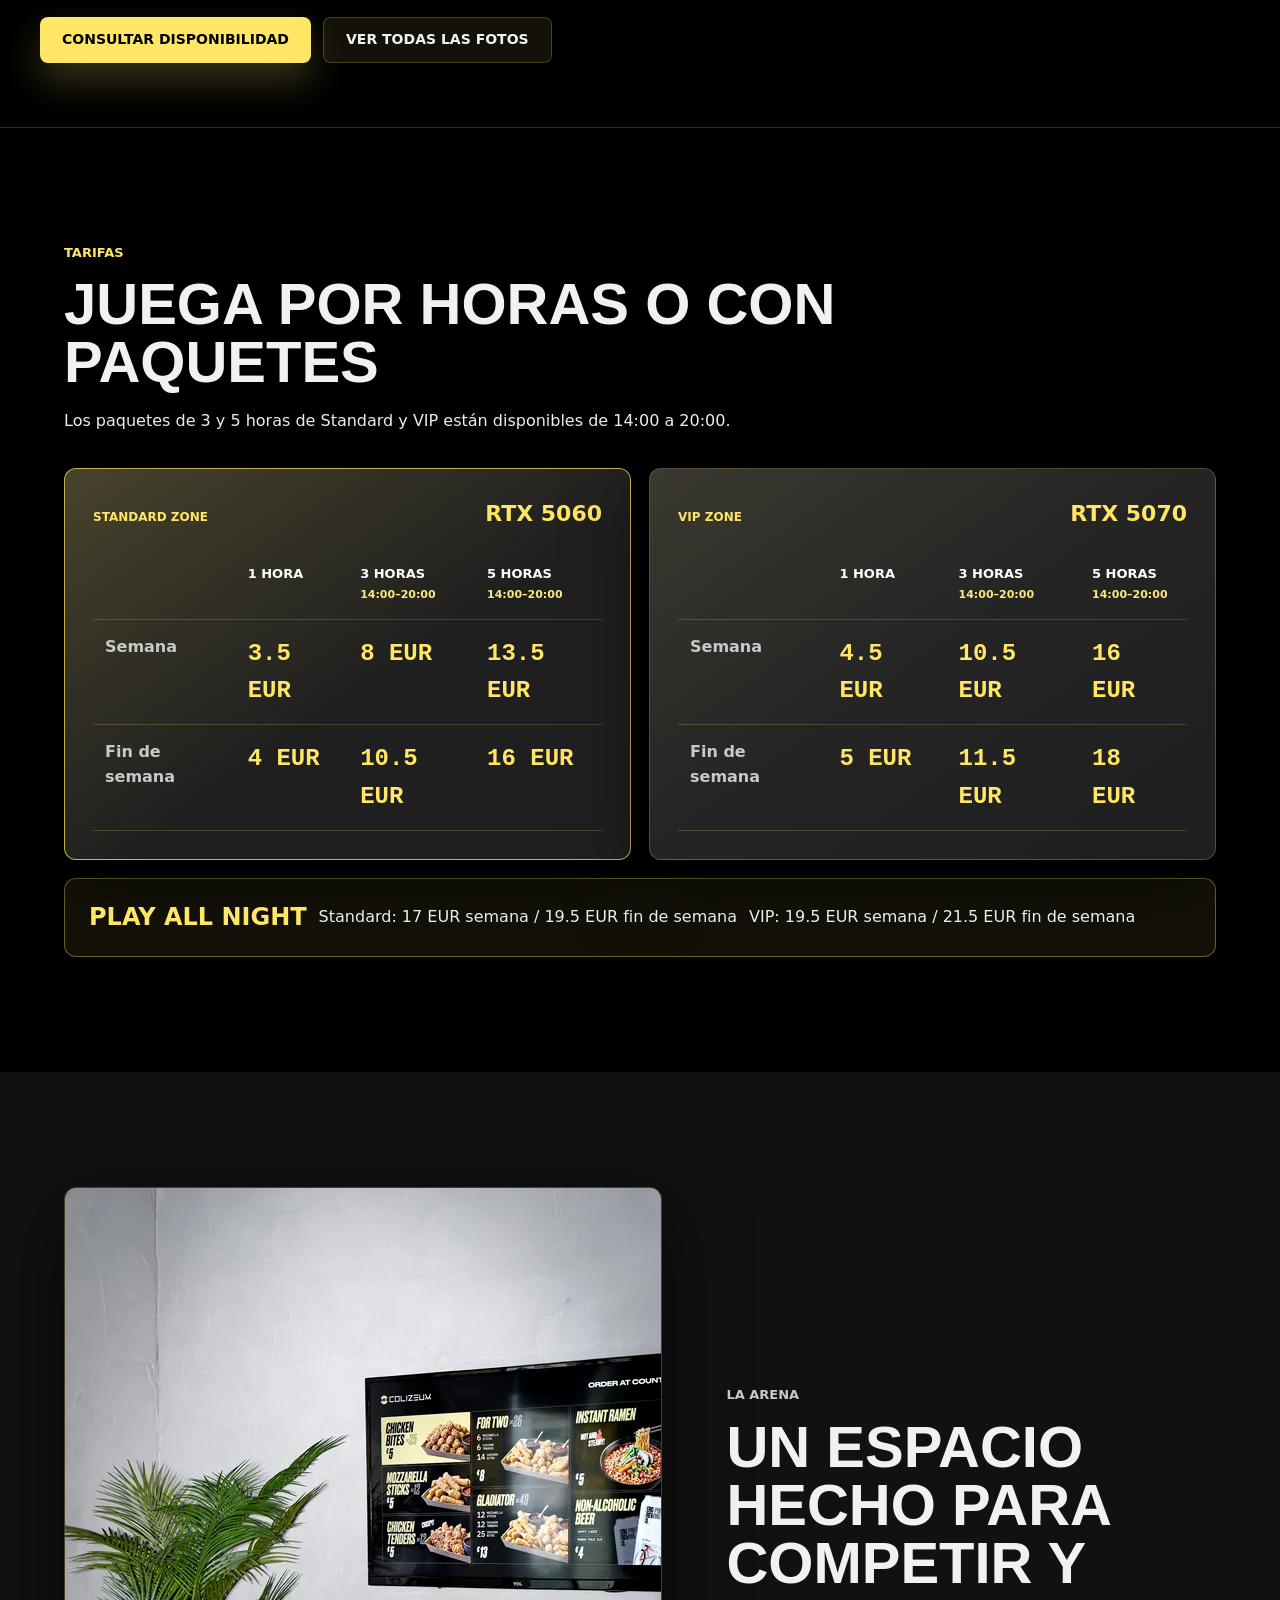
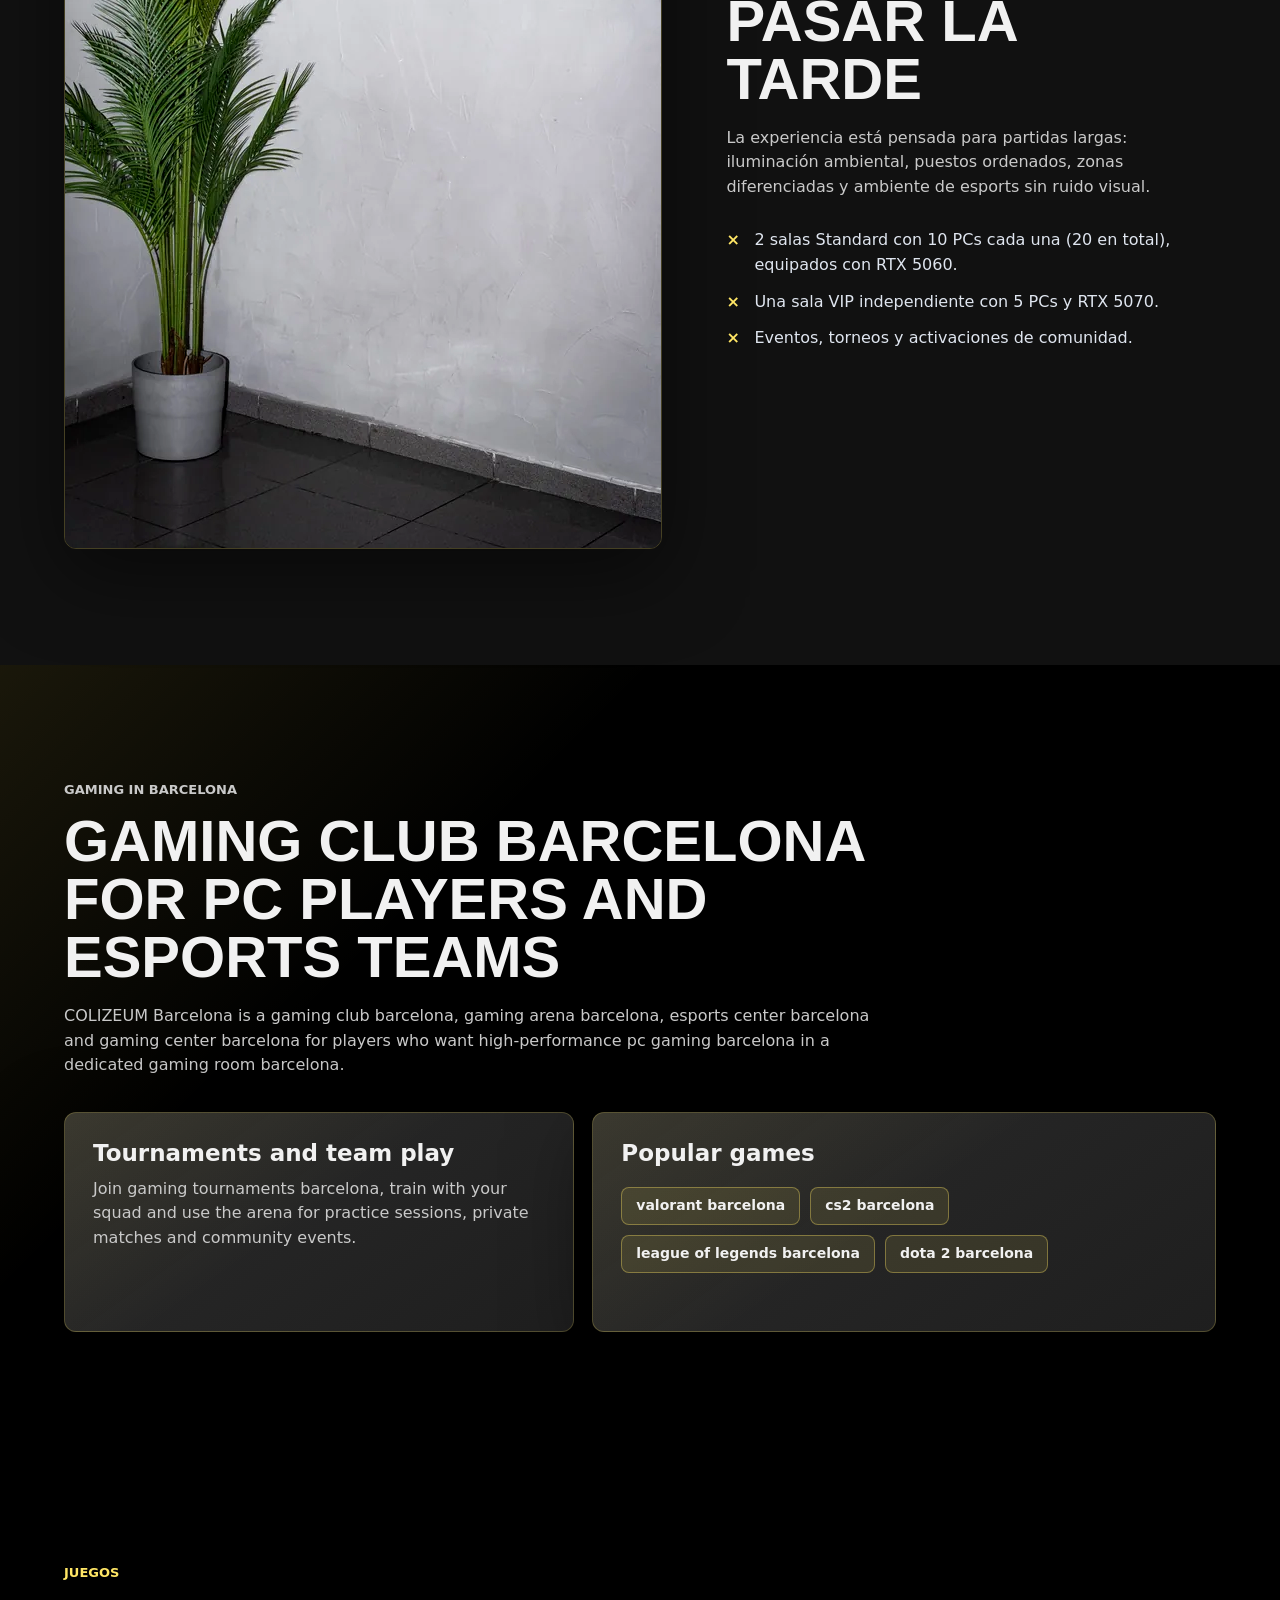
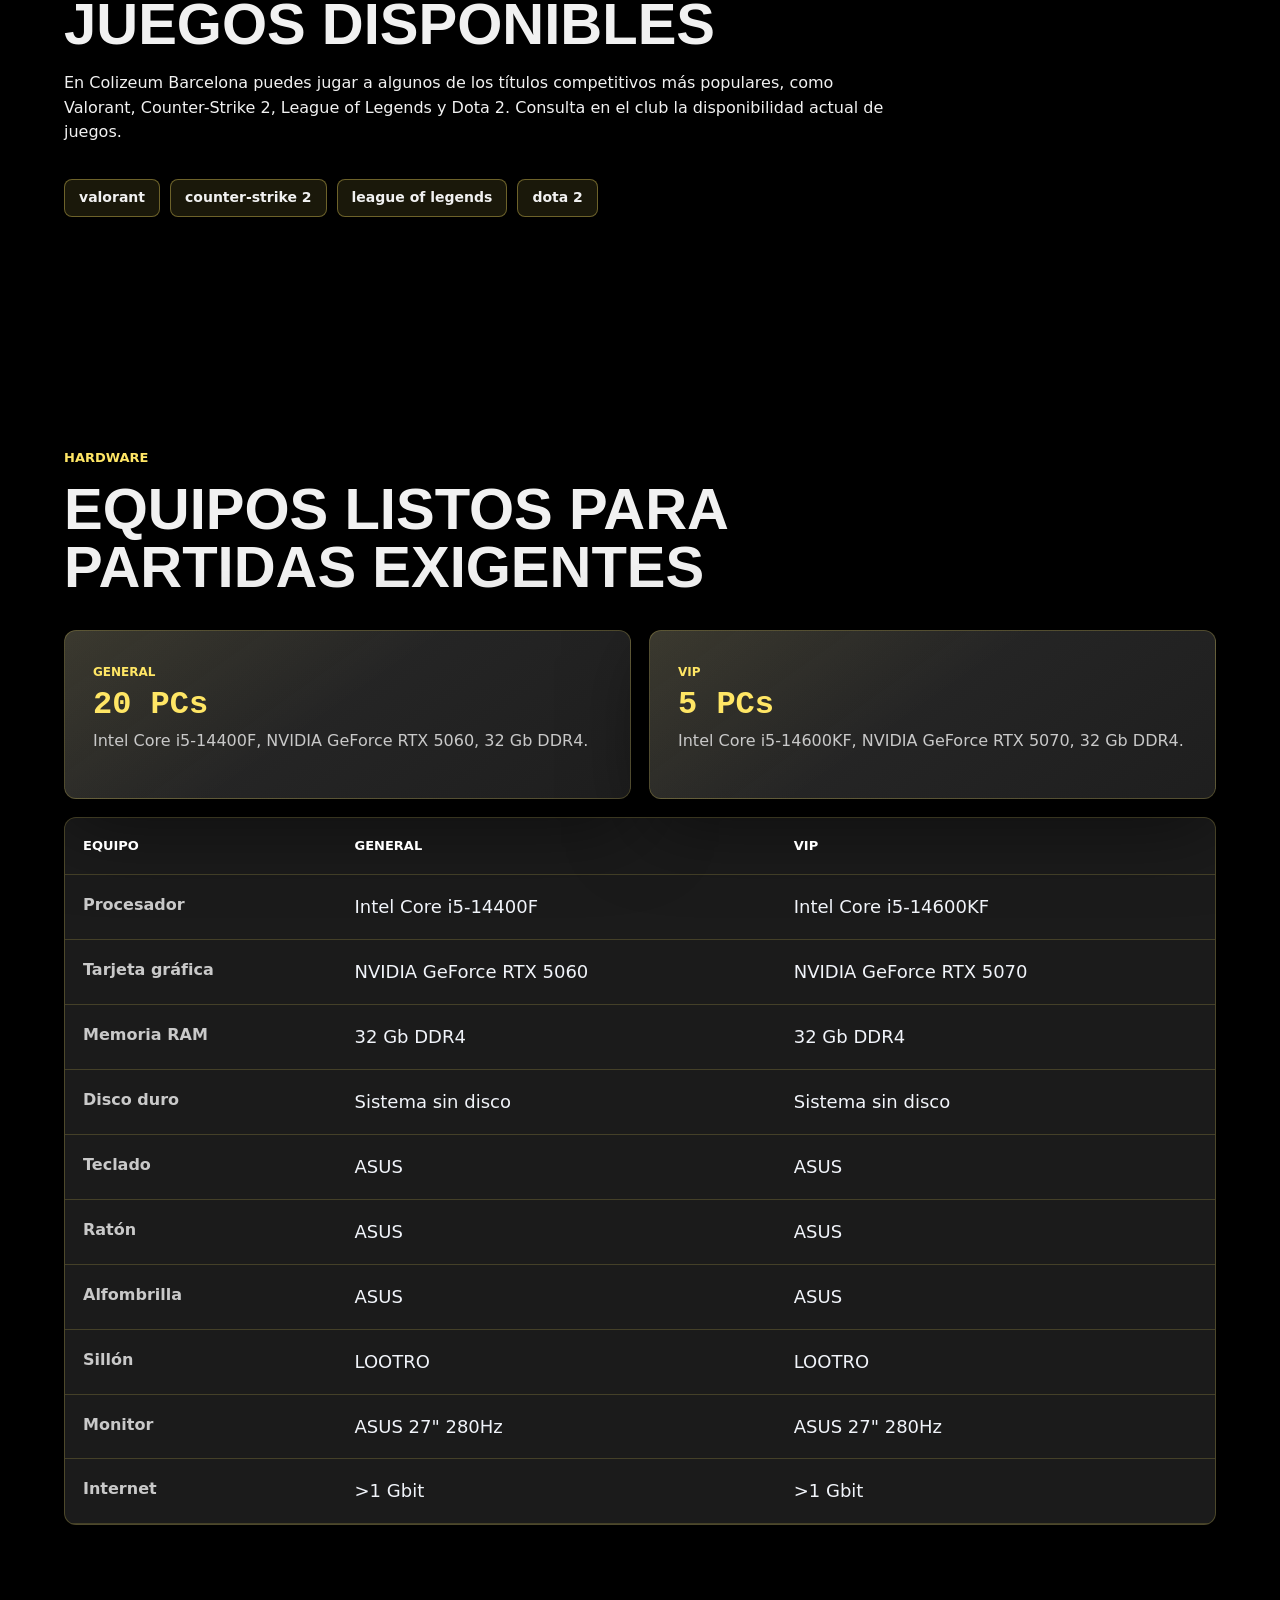
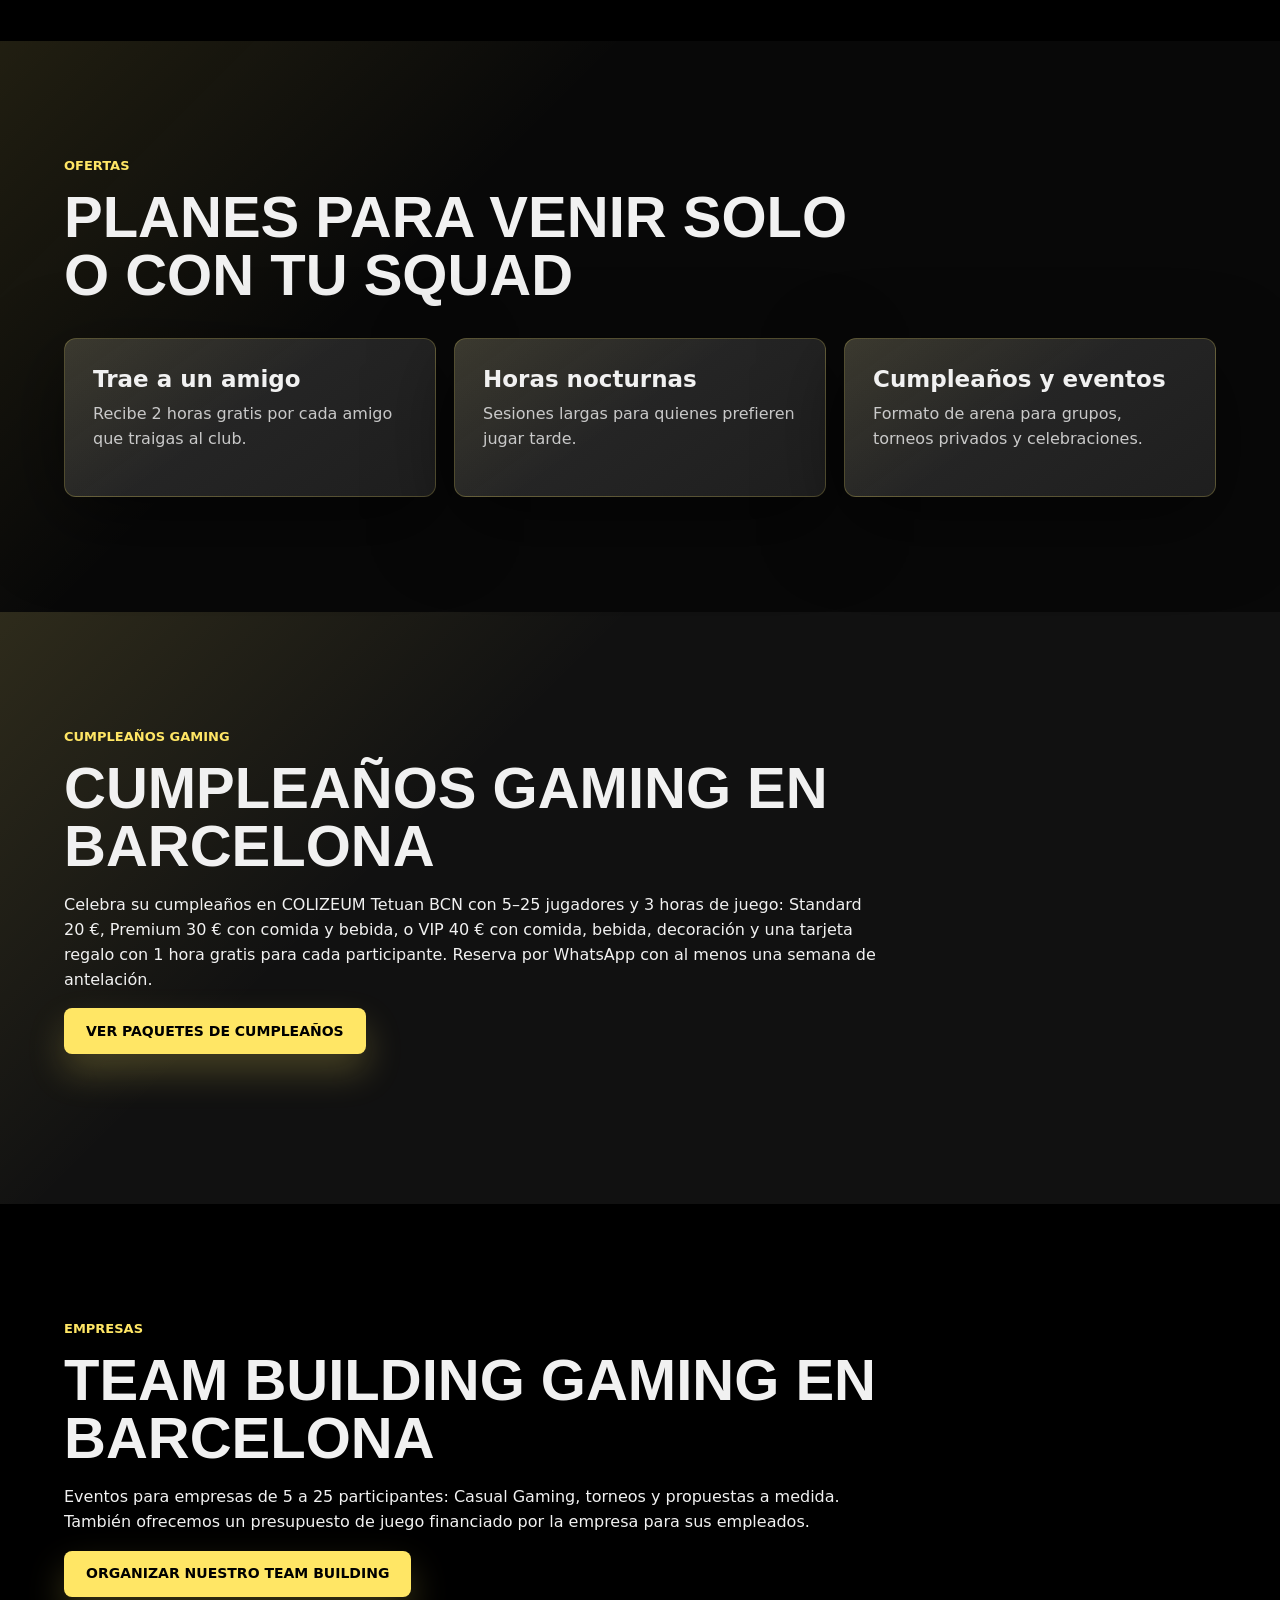
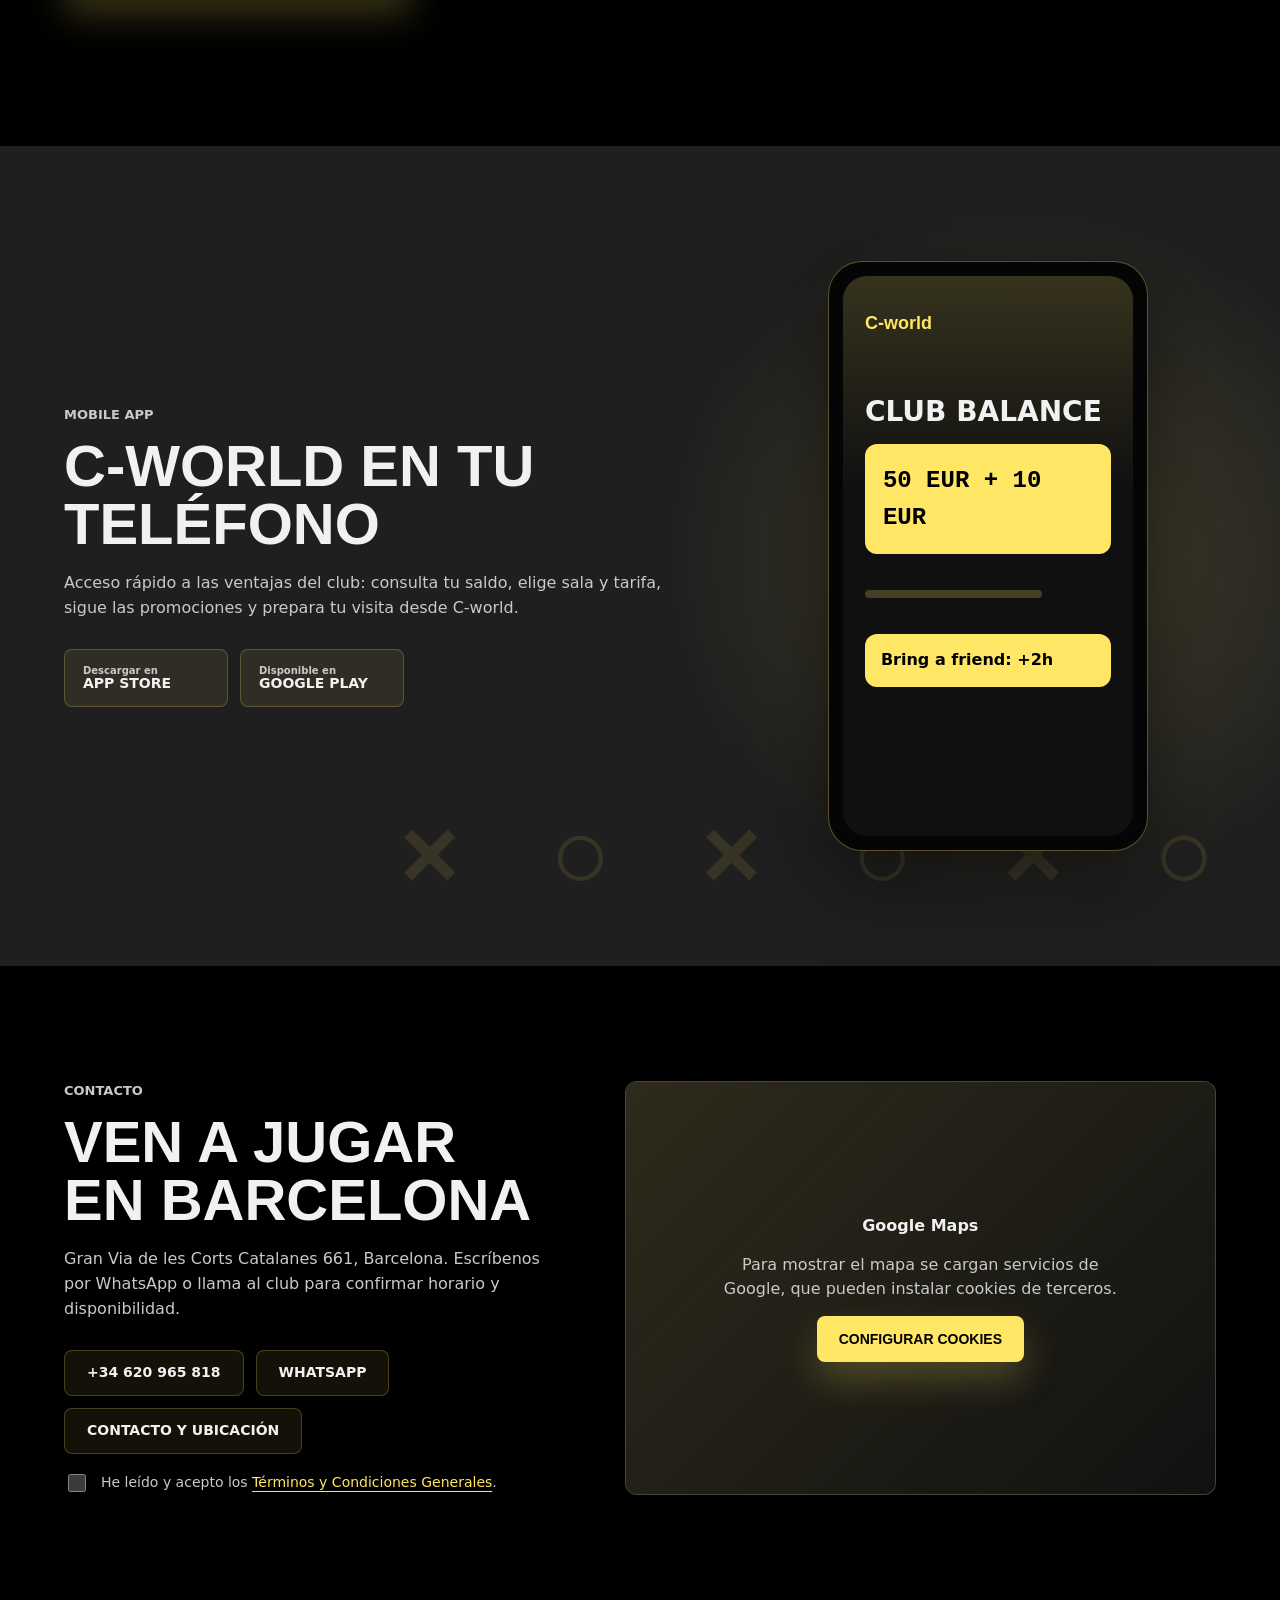
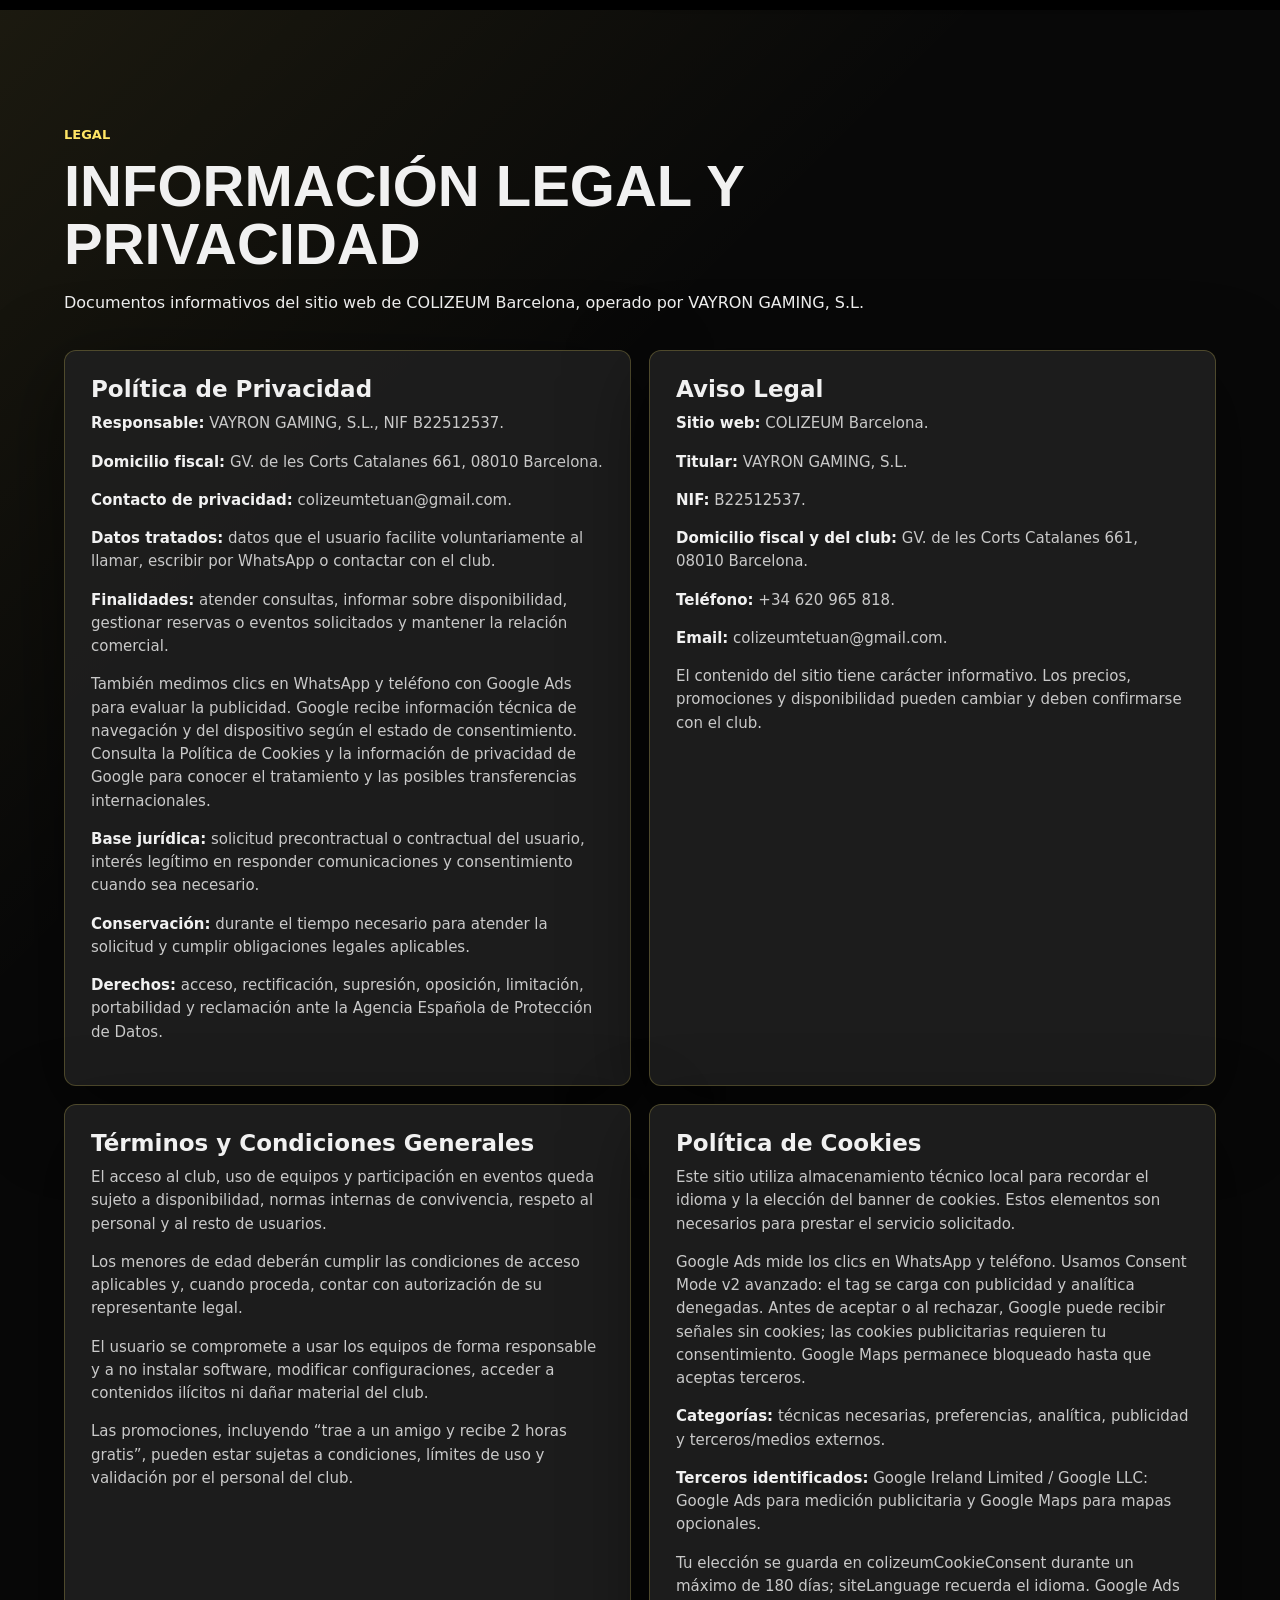
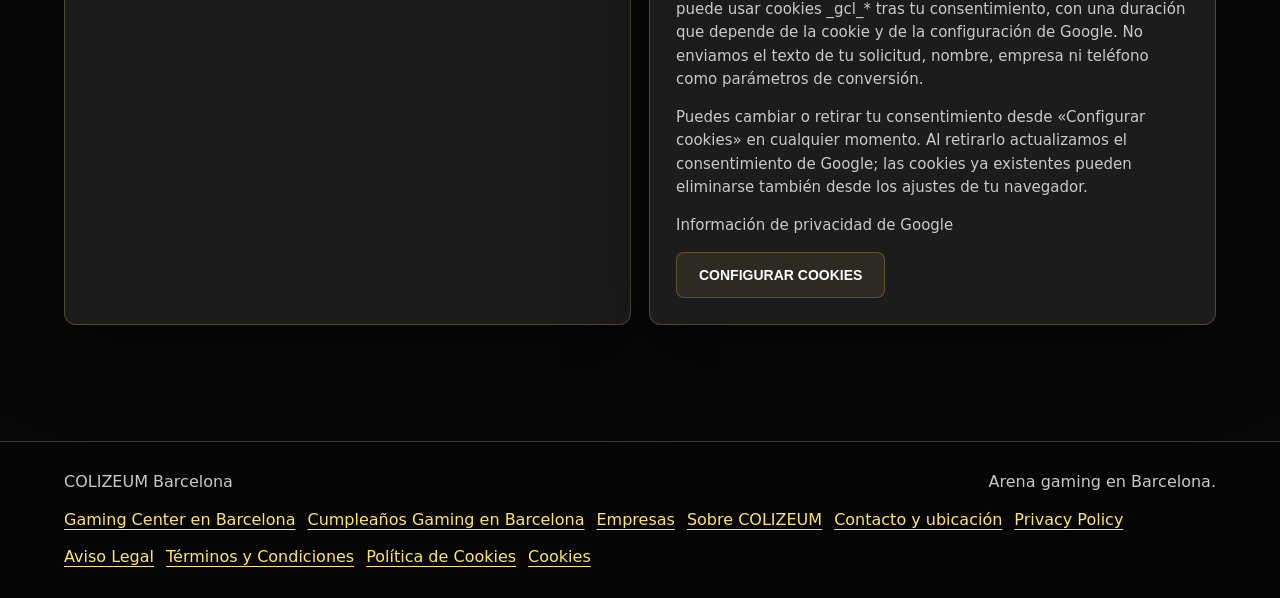
==== commit 0c36d40f: "Show real club rooms and gallery; track birthday package interest" ====
--- a/index.html
+++ b/index.html
@@ -16,8 +16,9 @@
     >
     <link rel="canonical" href="https://colizeumbarcelona.com/">
     <link rel="icon" href="/assets/colizeum-mark.svg" type="image/svg+xml">
-    <link rel="preload" href="assets/barcelona-club-photo.png" as="image">
-    <link rel="stylesheet" href="styles.css?v=mobile-20261108">
+    <link rel="preload" href="/assets/club/standard-2-1920.webp" as="image">
+    <link rel="stylesheet" href="styles.css?v=photos-20261125">
+    <link rel="stylesheet" href="/club-media.css?v=photos-20261125">
   </head>
   <body data-page="home">
     <header class="site-header">
@@ -85,6 +86,10 @@
           </div>
         </div>
       </section>
+
+      <!-- club-rooms:start -->
+<section class="club-section club-rooms" id="salas"><div class="club-heading"><p data-media-label="eyebrow">CONOCE EL CLUB</p><h2 data-media-label="title">Tres salas. Tu espacio para jugar.</h2><p data-media-label="intro">Dos salas Standard de 10 PCs cada una y una sala VIP independiente de 5 PCs. 25 puestos en total; acordamos la distribución de los grupos al reservar.</p></div><div class="club-room-grid"><figure class="club-room" data-room="standard-1"><a class="club-photo-link" href="/assets/club/standard-1-1920.webp" data-photo-open="standard-1" aria-label="Ampliar foto: Standard · Sala 1 · 10 PCs"><img class="club-photo " src="/assets/club/standard-1-960.webp" srcset="/assets/club/standard-1-480.webp 480w, /assets/club/standard-1-960.webp 960w, /assets/club/standard-1-1920.webp 1920w" sizes="(max-width: 700px) 100vw, 33vw" width="960" height="640" alt="Standard · Sala 1 · 10 PCs" data-media-photo="standard-1" loading="lazy" decoding="async"><span class="club-expand" aria-hidden="true"><img class="club-icon" src="/assets/icons/expand.svg" alt="" width="20" height="20"></span></a><figcaption><div class="club-room-title"><h3 data-media-label="names.0">Standard · Sala 1</h3><strong data-media-label="seats.0">10 PCs</strong></div><p data-media-label="specs.0">RTX 5060 · ASUS 27″ · 280 Hz</p></figcaption></figure><figure class="club-room" data-room="standard-2"><a class="club-photo-link" href="/assets/club/standard-2-1920.webp" data-photo-open="standard-2" aria-label="Ampliar foto: Standard · Sala 2 · 10 PCs"><img class="club-photo " src="/assets/club/standard-2-960.webp" srcset="/assets/club/standard-2-480.webp 480w, /assets/club/standard-2-960.webp 960w, /assets/club/standard-2-1920.webp 1920w" sizes="(max-width: 700px) 100vw, 33vw" width="960" height="640" alt="Standard · Sala 2 · 10 PCs" data-media-photo="standard-2" loading="lazy" decoding="async"><span class="club-expand" aria-hidden="true"><img class="club-icon" src="/assets/icons/expand.svg" alt="" width="20" height="20"></span></a><figcaption><div class="club-room-title"><h3 data-media-label="names.1">Standard · Sala 2</h3><strong data-media-label="seats.1">10 PCs</strong></div><p data-media-label="specs.1">RTX 5060 · ASUS 27″ · 280 Hz</p></figcaption></figure><figure class="club-room" data-room="vip"><a class="club-photo-link" href="/assets/club/vip-1920.webp" data-photo-open="vip" aria-label="Ampliar foto: VIP · Sala independiente · 5 PCs"><img class="club-photo " src="/assets/club/vip-960.webp" srcset="/assets/club/vip-480.webp 480w, /assets/club/vip-960.webp 960w, /assets/club/vip-1920.webp 1920w" sizes="(max-width: 700px) 100vw, 33vw" width="960" height="640" alt="VIP · Sala independiente · 5 PCs" data-media-photo="vip" loading="lazy" decoding="async"><span class="club-expand" aria-hidden="true"><img class="club-icon" src="/assets/icons/expand.svg" alt="" width="20" height="20"></span></a><figcaption><div class="club-room-title"><h3 data-media-label="names.2">VIP · Sala independiente</h3><strong data-media-label="seats.2">5 PCs</strong></div><p data-media-label="specs.2">RTX 5070 · ASUS 27″ · 280 Hz</p></figcaption></figure></div><div class="club-section-actions"><a class="button primary" href="/contacto/" data-media-label="roomCta">Consultar disponibilidad</a><a class="button ghost" href="/sobre-colizeum/#galeria" data-media-label="galleryCta">Ver todas las fotos</a></div></section>
+      <!-- club-rooms:end -->
 
       <section class="section prices" id="precios">
         <div class="section-head">
@@ -164,7 +169,9 @@
 
       <section class="section arena" id="arena">
         <div class="arena-visual">
-          <img src="assets/barcelona-club-photo.png" alt="Zona PC de COLIZEUM Barcelona con equipos gaming y luces RGB" data-i18n-attr="alt:arena.imageAlt">
+          <!-- club-arena-image:start -->
+<img class="club-photo " src="/assets/club/interior-960.webp" srcset="/assets/club/interior-480.webp 319w, /assets/club/interior-960.webp 640w, /assets/club/interior-1920.webp 1280w" sizes="(max-width: 700px) 100vw, 50vw" width="640" height="960" alt="Interior del club y menú" data-media-photo="interior" loading="lazy" decoding="async">
+      <!-- club-arena-image:end -->
         </div>
         <div class="arena-copy">
           <p class="eyebrow" data-i18n="arena.eyebrow">La arena</p>
@@ -585,6 +592,7 @@
     </div>
 
     <script src="script.js?v=hours-rooms-20261125"></script>
-    <script src="/google-ads.js?v=bday-20261111"></script>
+    <script src="/google-ads.js?v=packages-photos-20261125"></script>
+    <script type="module" src="/club-media.js?v=photos-20261125"></script>
   </body>
 </html>
--- a/styles.css
+++ b/styles.css
@@ -209,14 +209,12 @@
   background:
     linear-gradient(90deg, rgba(0, 0, 0, 0.98) 0%, rgba(0, 0, 0, 0.76) 42%, rgba(0, 0, 0, 0.18) 100%),
     linear-gradient(0deg, rgba(0, 0, 0, 0.98) 0%, rgba(0, 0, 0, 0.12) 58%),
-    linear-gradient(135deg, rgba(255, 230, 101, 0.22), rgba(31, 31, 31, 0.18)),
-    url("assets/barcelona-club-photo.png") center right / cover no-repeat;
-  filter: saturate(0.98) contrast(1.14) brightness(0.86);
-  transform: scale(1.02);
+    url("assets/club/standard-2-1920.webp") center right / cover no-repeat;
+  filter: saturate(0.94);
 }
 
 .hero-media::after {
-  content: "";
+  content: none;
   background-image:
     radial-gradient(circle at 18px 18px, rgba(255, 230, 101, 0.24) 0 2px, transparent 3px),
     linear-gradient(90deg, rgba(255, 230, 101, 0.08) 1px, transparent 1px);
@@ -1235,15 +1233,15 @@
   }
 
   .hero {
-    min-height: calc(96svh - var(--header-height));
-    padding: 58px 18px 28px;
+    min-height: calc(84svh - var(--header-height));
+    padding: 40px 18px 28px;
   }
 
   .hero-media {
     background:
       linear-gradient(0deg, rgba(0, 0, 0, 0.99) 0%, rgba(0, 0, 0, 0.76) 54%, rgba(0, 0, 0, 0.32) 100%),
       linear-gradient(135deg, rgba(255, 230, 101, 0.2), rgba(31, 31, 31, 0.1)),
-      url("assets/barcelona-club-photo.png") 62% center / cover no-repeat;
+      url("assets/club/standard-2-1920.webp") 62% center / cover no-repeat;
   }
 
   h1 {
@@ -1251,8 +1249,34 @@
   }
 
   .hero-stats {
-    grid-template-columns: 1fr;
-    margin-top: 42px;
+    grid-template-columns: repeat(2, minmax(0, 1fr));
+    margin-top: 28px;
+  }
+
+  .hero-stats div {
+    min-height: 84px;
+    padding: 16px 12px;
+  }
+
+  .hero-stats strong {
+    font-size: 20px;
+  }
+
+  .hero-stats span {
+    font-size: 11px;
+  }
+
+  .hero-stats div:last-child {
+    grid-column: 1 / -1;
+    display: flex;
+    align-items: center;
+    justify-content: space-between;
+    gap: 12px;
+    min-height: 52px;
+  }
+
+  .hero-stats div:last-child span {
+    margin: 0;
   }
 
   .section {
--- a/club-media.css
+++ b/club-media.css
@@ -0,0 +1,84 @@
+.club-section { padding:64px max(24px,calc((100% - 1200px)/2)); border-bottom:1px solid #303030; }
+.club-heading { max-width:880px; margin-bottom:30px; }
+.club-heading > p:first-child { margin-bottom:12px; color:var(--yellow); font-size:14px; font-weight:900; text-transform:uppercase; }
+.club-heading h2 { font-size:44px; line-height:1.08; }
+.club-heading > p:last-child { font-size:18px; color:var(--muted); }
+.club-room-grid { display:grid; grid-template-columns:repeat(3,minmax(0,1fr)); gap:20px; }
+.club-room { min-width:0; margin:0; overflow:hidden; border:1px solid #454545; border-radius:6px; background:#181818; }
+.club-photo-link { display:block; position:relative; min-width:0; }
+.club-room .club-photo { width:100%; height:auto; aspect-ratio:3/2; object-fit:cover; display:block; }
+.club-photo { filter:saturate(.94) contrast(1.02); }
+.club-room figcaption { padding:20px; }
+.club-room-title { display:grid; gap:8px; }
+.club-room-title h3 { margin:0; font-family:inherit; font-size:19px; line-height:1.3; text-transform:none; }
+.club-room-title strong { color:var(--yellow); font-size:28px; line-height:1.2; }
+.club-room figcaption p { margin:14px 0 0; font-size:14px; color:var(--muted); }
+.club-section-actions { display:flex; flex-wrap:wrap; gap:12px; margin-top:28px; }
+.club-expand { position:absolute; right:12px; bottom:12px; display:grid; place-items:center; width:36px; height:36px; border:1px solid #ffffff70; border-radius:4px; background:#090909dc; }
+.club-icon { display:block; width:20px; height:20px; filter:invert(1); }
+.club-icon-button { display:grid; place-items:center; flex:0 0 44px; width:44px; height:44px; padding:0; border:1px solid #777; border-radius:4px; background:#191919; color:white; cursor:pointer; }
+.club-photo-link:focus-visible,.club-icon-button:focus-visible,.club-gallery-thumb:focus-visible,.club-gallery:focus-visible { outline:2px solid var(--yellow); outline-offset:4px; }
+.club-editorial { padding:64px max(24px,calc((100% - 1200px)/2)); display:grid; gap:64px; }
+.club-editorial-item { display:grid; grid-template-columns:minmax(0, .85fr) minmax(0,1fr); gap:60px; align-items:center; }
+.club-editorial-item:nth-child(even) { direction:rtl; }
+.club-editorial-item > * { direction:ltr; }
+.club-editorial-item .club-photo { display:block; width:100%; height:auto; aspect-ratio:4/5; object-fit:cover; object-position:center; }
+.club-editorial-item h2 { font-size:40px; line-height:1.1; }
+.club-editorial-item p { color:var(--muted); font-size:18px; }
+.club-editorial-single { padding:40px 0 0; }
+.club-editorial-single .club-editorial-item { grid-template-columns:240px minmax(0,1fr); gap:36px; }
+.club-editorial-single .club-photo { max-height:300px; object-position:center 35%; }
+.club-editorial-single h2 { font-size:30px; }
+.club-gallery-stage { height:560px; background:#101010; touch-action:pan-y pinch-zoom; }
+.club-gallery-stage .club-photo-link { width:100%; height:100%; }
+.club-gallery-stage .club-photo { display:block; width:100%; height:100%; object-fit:contain; }
+.club-gallery-toolbar { display:flex; align-items:center; justify-content:space-between; gap:20px; padding:18px 0; }
+.club-gallery-toolbar p { margin:0; font-size:18px; }
+.club-gallery-controls { display:flex; flex:0 0 auto; align-items:center; gap:10px; }
+[data-gallery-count] { min-width:58px; font-variant-numeric:tabular-nums; font-size:14px; }
+.club-gallery-thumbs { display:flex; gap:10px; padding:4px 0 12px; overflow-x:auto; scroll-snap-type:x proximity; }
+.club-gallery-thumb { flex:0 0 94px; width:94px; height:70px; border:2px solid transparent; border-radius:4px; overflow:hidden; scroll-snap-align:start; }
+.club-gallery-thumb[aria-current="true"] { border-color:var(--yellow); }
+.club-gallery-thumb img { display:block; width:100%; height:100%; object-fit:cover; }
+.club-lightbox { width:min(1320px,calc(100% - 32px)); max-width:none; padding:18px; border:1px solid #777; border-radius:6px; background:#080808; color:#fff; max-height:calc(100svh - 32px); overflow:auto; }
+.club-lightbox::backdrop { background:#000e; }
+.club-lightbox-toolbar { display:flex; justify-content:space-between; align-items:center; gap:20px; margin-bottom:16px; }
+.club-lightbox-toolbar p { margin:0; font-size:18px; }
+.club-lightbox-stage { display:grid; grid-template-columns:44px minmax(0,1fr) 44px; align-items:center; gap:16px; }
+.club-lightbox-stage > img { display:block; width:100%; height:min(74svh,800px); min-width:0; object-fit:contain; }
+.birthday-rooms .club-room-grid { margin-top:28px; }
+.birthday-rooms .club-room-title h3 { font-size:19px; }
+.club-gallery-section { background:#141414; }
+@media (max-width:900px) {
+  .club-room-grid { gap:12px; }
+  .club-room figcaption { padding:16px; }
+  .club-room-title h3 { font-size:17px; }
+  .club-editorial-item { gap:28px; }
+  .club-gallery-stage { height:470px; }
+}
+@media (max-width:700px) {
+  .club-section,.club-editorial { padding:44px 20px; }
+  .club-heading h2 { font-size:32px; }
+  .club-heading > p:last-child { font-size:17px; }
+  .club-room-grid { grid-template-columns:minmax(0,1fr); gap:22px; }
+  .club-room-title { display:flex; flex-wrap:wrap; align-items:baseline; justify-content:space-between; gap:12px; }
+  .club-room-title h3 { font-size:19px; }
+  .club-room-title strong { font-size:25px; }
+  .club-editorial-item,.club-editorial-single .club-editorial-item { grid-template-columns:minmax(0,1fr); gap:24px; }
+  .club-editorial-item:nth-child(even) { direction:ltr; }
+  .club-editorial-item .club-photo { aspect-ratio:4/5; max-height:480px; }
+  .club-editorial-item h2 { font-size:32px; }
+  .club-editorial-single { padding:30px 0 0; }
+  .club-editorial-single .club-photo { max-height:340px; aspect-ratio:1; }
+  .club-gallery-stage { height:400px; }
+  .club-gallery-toolbar { flex-wrap:wrap; gap:12px; }
+  .club-gallery-toolbar p { flex-basis:100%; font-size:16px; }
+  .club-gallery-controls { width:100%; justify-content:flex-end; }
+  [data-gallery-count] { margin-right:auto; }
+  .club-lightbox { width:calc(100% - 16px); padding:12px; }
+  .club-lightbox-stage { grid-template-columns:minmax(0,1fr) minmax(0,1fr); gap:12px; }
+  .club-lightbox-stage > img { grid-row:1; grid-column:1/-1; height:64svh; }
+  .club-lightbox-stage > button { grid-row:2; justify-self:center; }
+  .club-lightbox-toolbar p { font-size:16px; }
+}
+@media (prefers-reduced-motion:reduce) { .club-gallery-thumbs { scroll-behavior:auto; } }
